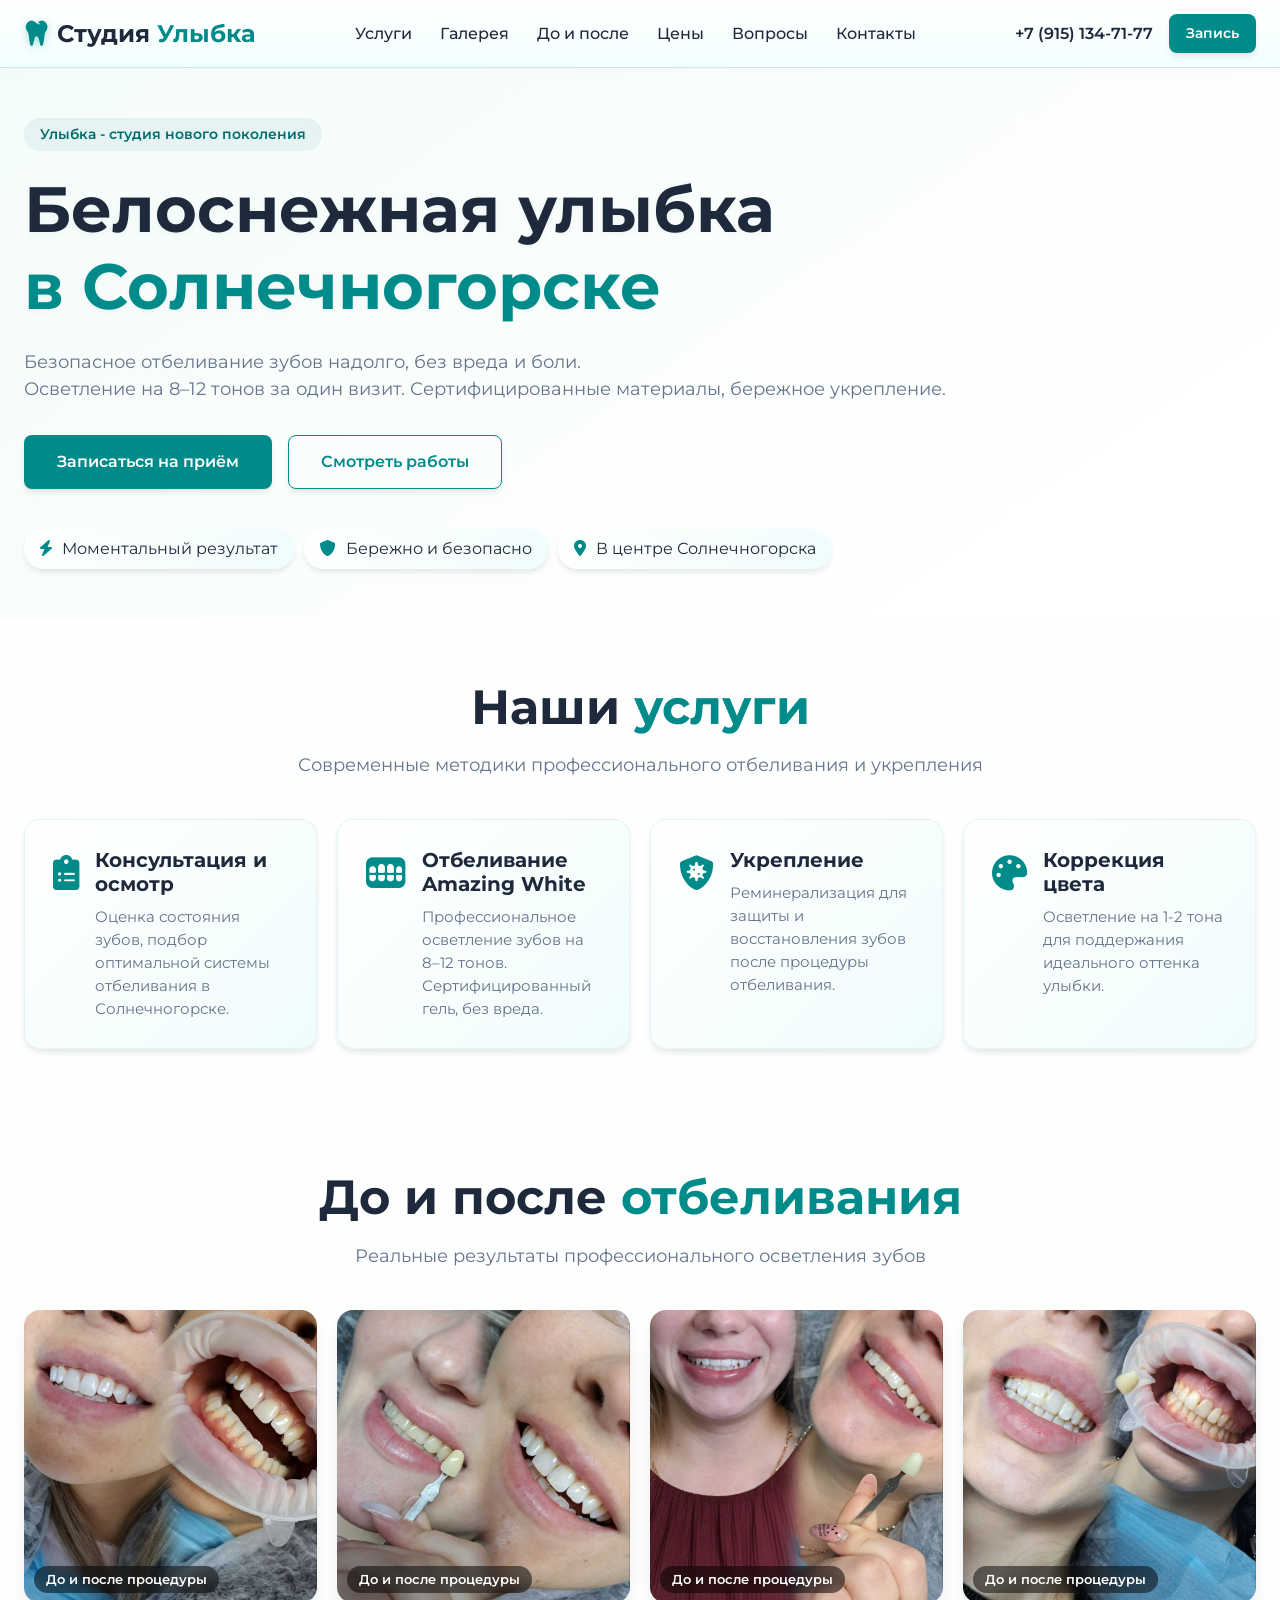
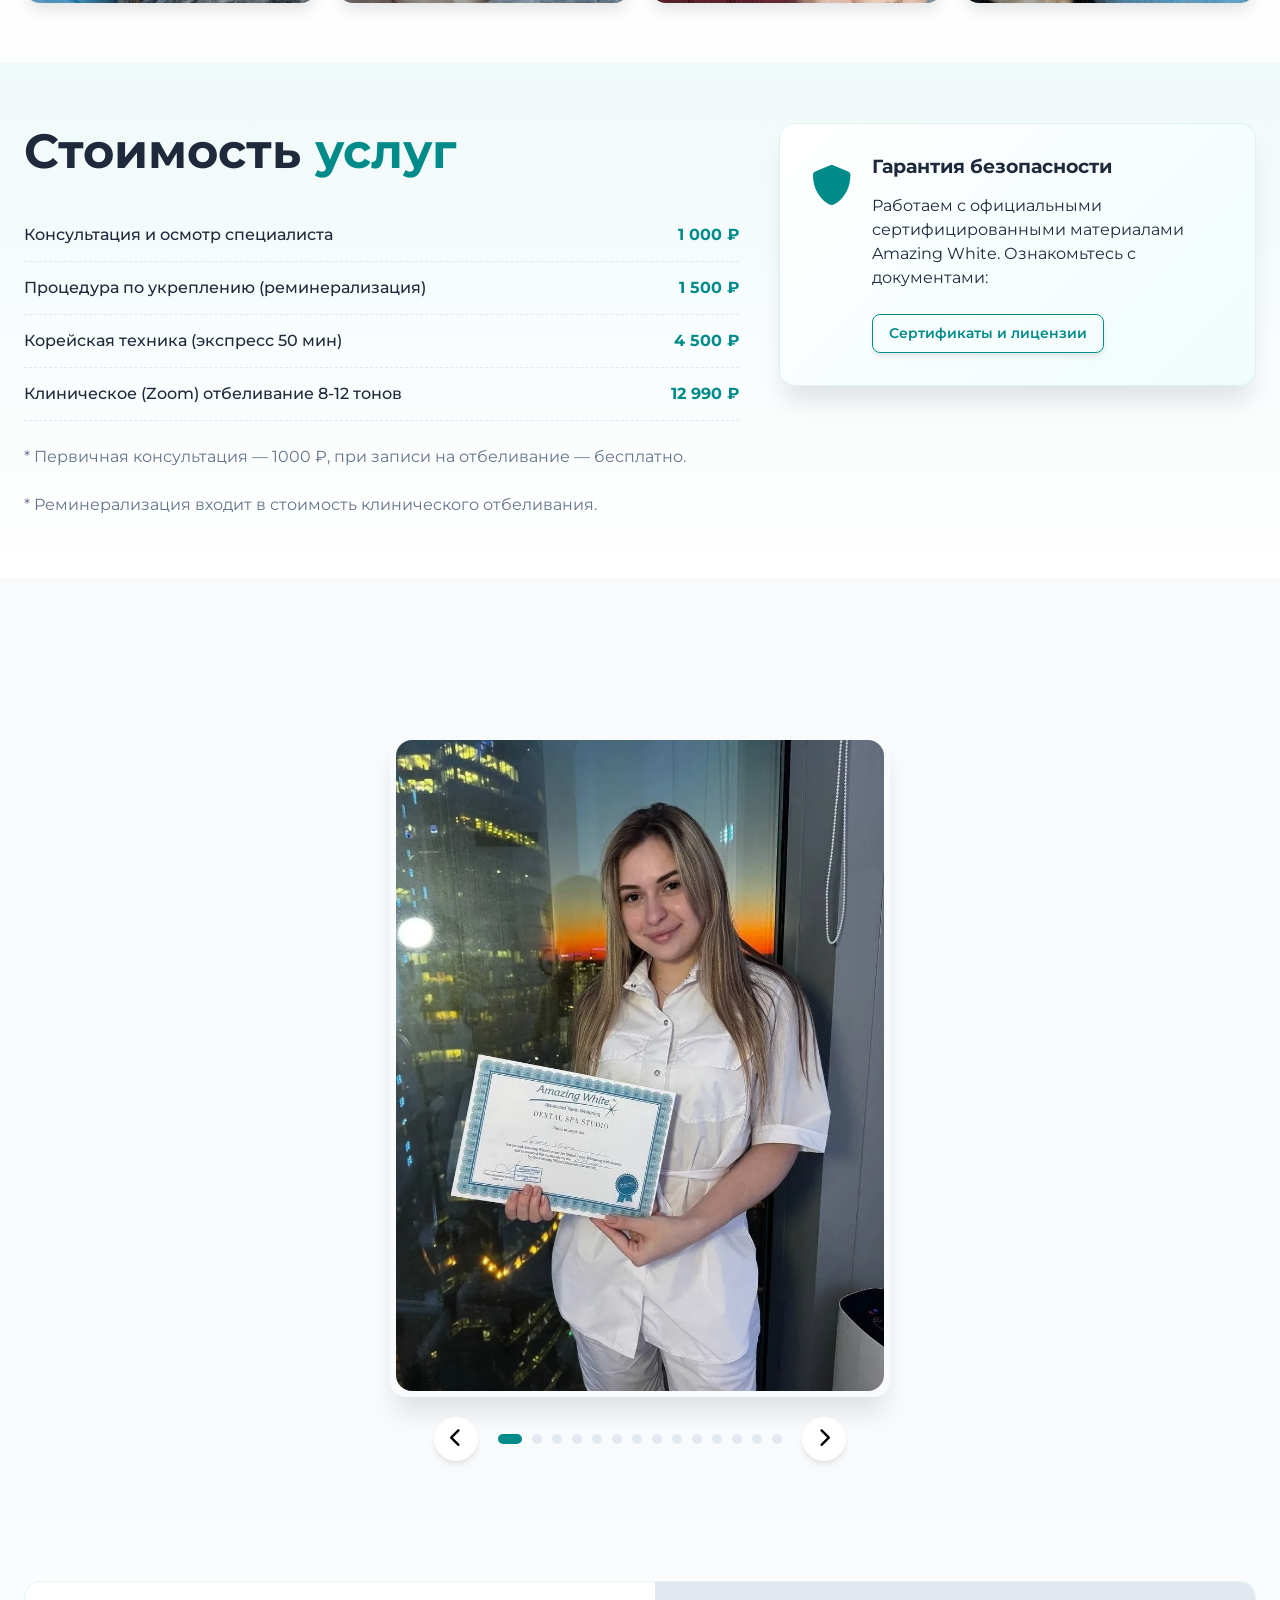
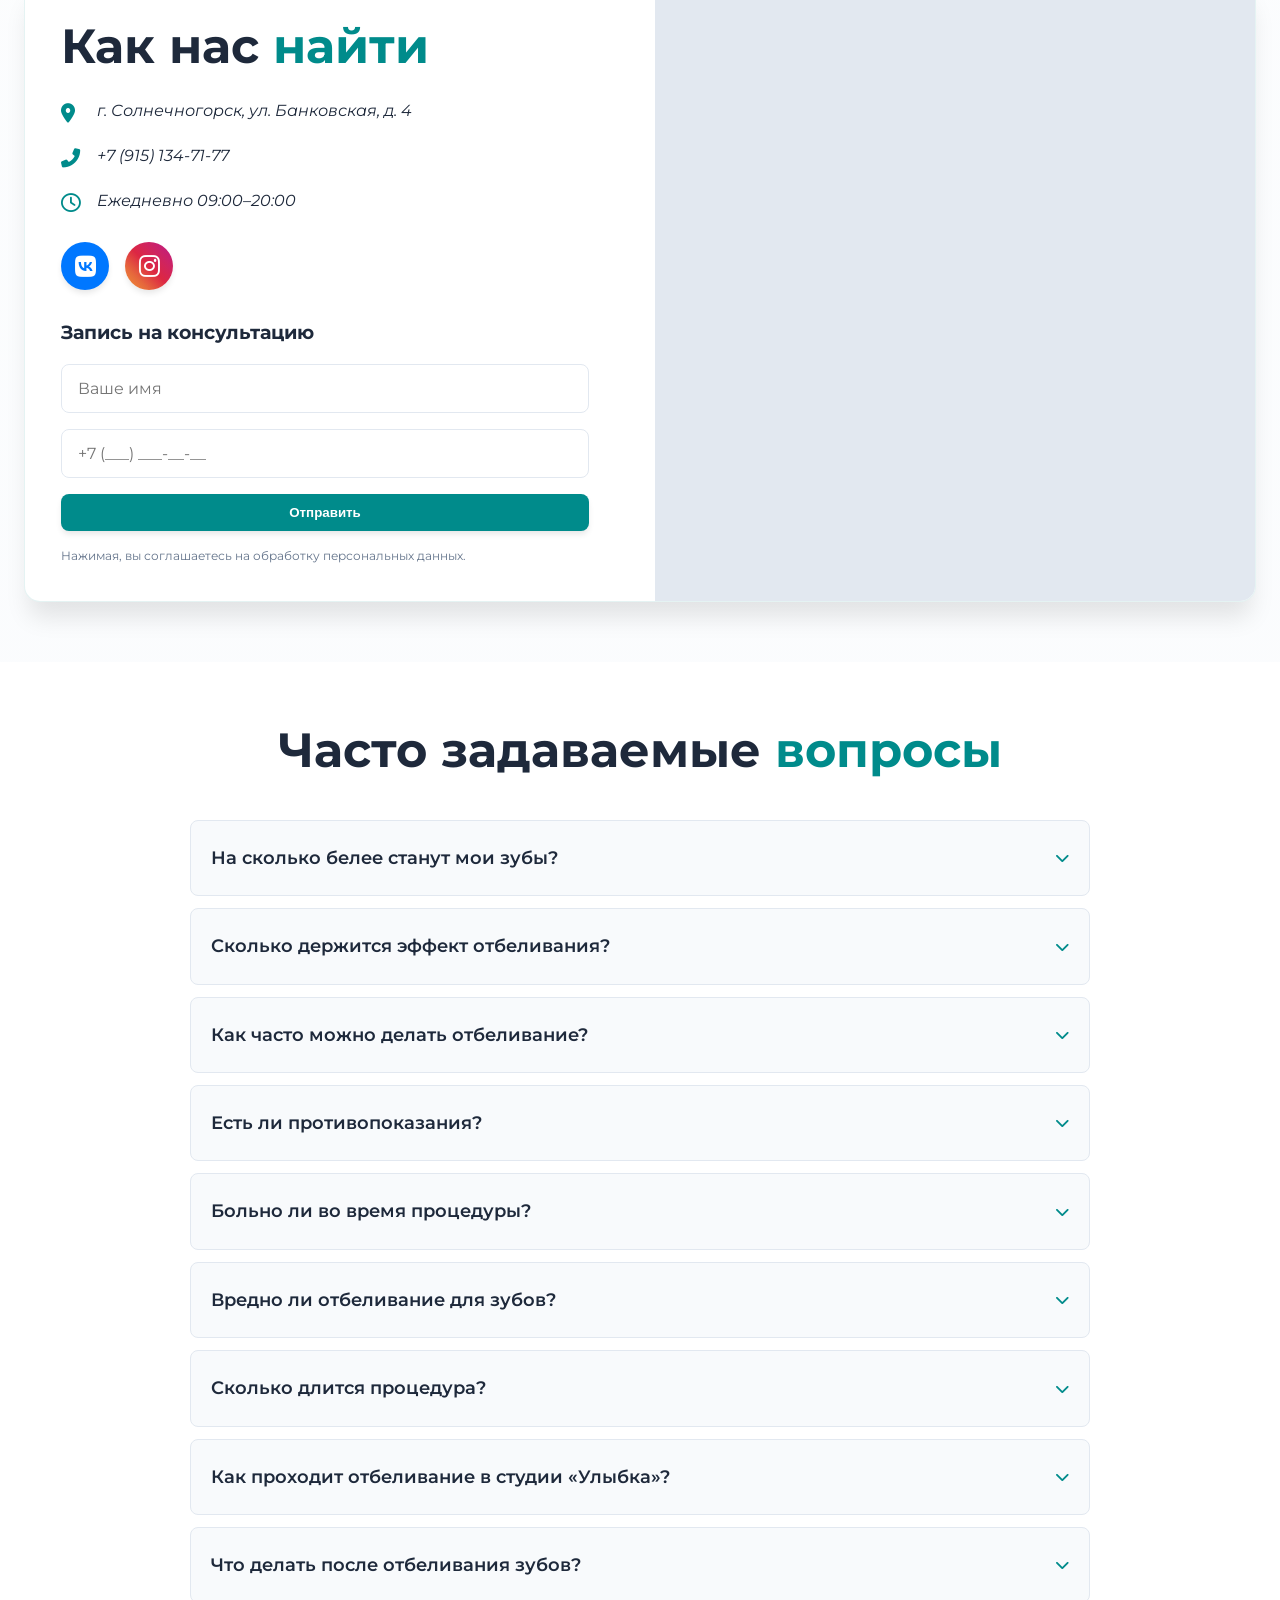
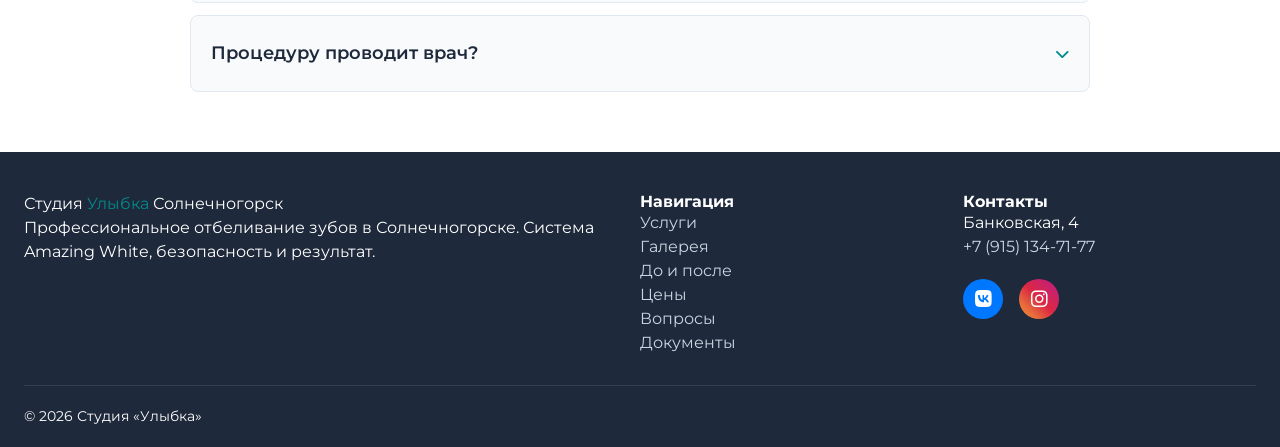
==== index.html @ 7c052088 "1" ====
<!DOCTYPE html>
<html lang="ru">
<head>
    <meta charset="UTF-8">
    <meta name="viewport" content="width=device-width, initial-scale=1.0, maximum-scale=5.0, user-scalable=yes">
    <title>Профессиональное отбеливание зубов в Солнечногорске | Студия «Улыбка»</title>
    <meta name="description" content="Профессиональное отбеливание зубов Amazing White в Солнечногорске. Безопасное осветление на 8–12 тонов за одно посещение. г. Солнечногорск, ул. Банковская, 4.">
    <meta name="keywords" content="отбеливание зубов, Солнечногорск, Amazing White, профессиональное отбеливание, осветление зубов, реминерализация, студия Улыбка, белоснежная улыбка">
    <meta name="geo.placename" content="Солнечногорск, Московская область">
    <meta name="geo.region" content="RU-МОС">
    <meta property="og:title" content="Профессиональное отбеливание зубов в Солнечногорске | Студия «Улыбка»">
    <meta property="og:description" content="Безопасное отбеливание зубов Amazing White. Укрепление, заметный результат сразу. г. Солнечногорск, ул. Банковская, 4.">
    <meta property="og:type" content="website">
    <link rel="preconnect" href="https://fonts.googleapis.com">
    <link rel="preconnect" href="https://fonts.gstatic.com" crossorigin>
    <link href="https://fonts.googleapis.com/css2?family=Montserrat:wght@400;500;600;700&display=swap" rel="stylesheet">
    <link rel="stylesheet" href="https://cdnjs.cloudflare.com/ajax/libs/font-awesome/6.0.0-beta3/css/all.min.css">
    <link rel="stylesheet" href="css/style.css">
    <link rel="icon" type="image/svg+xml" href="data:image/svg+xml,%3Csvg xmlns='http://www.w3.org/2000/svg' viewBox='0 0 100 100'%3E%3Crect width='100' height='100' rx='20' fill='%23008b8b'/%3E%3Cpath d='M30 50 L45 65 L70 35' stroke='white' stroke-width='12' fill='none' stroke-linecap='round' stroke-linejoin='round'/%3E%3C/svg%3E">
</head>
<body>
    <header class="header">
        <div class="container header__container">
            <a href="/" class="logo">
                <span class="logo__icon"><i class="fas fa-tooth"></i></span>
                <span class="logo__text">Студия <span class="logo__text--accent">Улыбка</span></span>
            </a>
            <nav class="nav">
                <ul class="nav__list">
                    <li><a href="#services" class="nav__link">Услуги</a></li>
                    <li><a href="#gallery" class="nav__link">Галерея</a></li>
                    <li><a href="#before-after" class="nav__link">До и после</a></li>
                    <li><a href="#price" class="nav__link">Цены</a></li>
                    <li><a href="#faq" class="nav__link">Вопросы</a></li>
                    <li><a href="#contact" class="nav__link">Контакты</a></li>
                </ul>
            </nav>
            <div class="header__actions">
                <a href="tel:+79151347177" class="header__phone">+7 (915) 134-71-77</a>
                <a href="#contact" class="btn btn--primary btn--small">Запись</a>
            </div>
            <button class="burger" id="burgerBtn" aria-label="Меню" aria-expanded="false">
                <span class="burger__line"></span>
                <span class="burger__line"></span>
                <span class="burger__line"></span>
            </button>
        </div>
    </header>

    <div class="mobile-menu" id="mobileMenu">
        <nav class="mobile-menu__nav">
            <ul class="mobile-menu__list">
                <li><a href="#services">Услуги</a></li>
                <li><a href="#gallery">Галерея</a></li>
                <li><a href="#before-after">До и после</a></li>
                <li><a href="#price">Цены</a></li>
                <li><a href="#faq">Вопросы</a></li>
                <li><a href="#contact">Контакты</a></li>
                <li><a href="legal/">Документы</a></li>
            </ul>
        </nav>
        <div class="mobile-menu__footer">
            <a href="tel:+79151347177">+7 (915) 134-71-77</a>
        </div>
    </div>

    <main>
        <section class="hero">
            <div class="container hero__container">
                <div class="hero__content animate fade-in-left">
                    <span class="hero__badge">Улыбка - студия нового поколения</span>
                    <h1 class="hero__title">
                        Белоснежная улыбка<br>
                        <span class="hero__title--highlight">в Солнечногорске</span>
                    </h1>
                    <p class="hero__subtitle">
                        Безопасное отбеливание зубов надолго, без вреда и боли.<br>
                        Осветление на 8–12 тонов за один визит. Сертифицированные материалы, бережное укрепление.
                    </p>
                    <div class="hero__cta">
                        <a href="#contact" class="btn btn--primary btn--large">Записаться на приём</a>
                        <a href="#gallery" class="btn btn--outline btn--large">Смотреть работы</a>
                    </div>
                    <div class="hero__features">
                        <div class="feature-item"><span class="feature-item__icon"><i class="fas fa-bolt"></i></span>Моментальный результат</div>
                        <div class="feature-item"><span class="feature-item__icon"><i class="fas fa-shield-alt"></i></span>Бережно и безопасно</div>
                        <div class="feature-item"><span class="feature-item__icon"><i class="fas fa-map-marker-alt"></i></span>В центре Солнечногорска</div>
                    </div>
                </div>
            </div>
        </section>

        <section id="services" class="services">
            <div class="container">
                <div class="section-header animate fade-in">
                    <h2 class="section-title">Наши <span class="text-accent">услуги</span></h2>
                    <p class="section-subtitle">Современные методики профессионального отбеливания и укрепления</p>
                </div>
                <div class="services__grid">
                    <div class="service-card animate fade-in-up">
                        <div class="service-card__icon"><i class="fas fa-clipboard-list"></i></div>
                        <div class="service-card__content">
                            <h3>Консультация и осмотр</h3>
                            <p>Оценка состояния зубов, подбор оптимальной системы отбеливания в Солнечногорске.</p>
                        </div>
                    </div>
                    <div class="service-card animate fade-in-up">
                        <div class="service-card__icon"><i class="fas fa-teeth"></i></div>
                        <div class="service-card__content">
                            <h3>Отбеливание Amazing White</h3>
                            <p>Профессиональное осветление зубов на 8–12 тонов. Сертифицированный гель, без вреда.</p>
                        </div>
                    </div>
                    <div class="service-card animate fade-in-up">
                        <div class="service-card__icon"><i class="fas fa-shield-virus"></i></div>
                        <div class="service-card__content">
                            <h3>Укрепление</h3>
                            <p>Реминерализация для защиты и восстановления зубов после процедуры отбеливания.</p>
                        </div>
                    </div>
                    <div class="service-card animate fade-in-up">
                        <div class="service-card__icon"><i class="fas fa-palette"></i></div>
                        <div class="service-card__content">
                            <h3>Коррекция цвета</h3>
                            <p>Осветление на 1-2 тона для поддержания идеального оттенка улыбки.</p>
                        </div>
                    </div>
                </div>
            </div>
        </section>

        <section id="before-after" class="before-after">
            <div class="container">
                <div class="section-header animate fade-in">
                    <h2 class="section-title">До и после <span class="text-accent">отбеливания</span></h2>
                    <p class="section-subtitle">Реальные результаты профессионального осветления зубов</p>
                </div>
                <div class="before-after__grid animate fade-in-up">
                    <div class="before-after-item">
                        <img src="img/ba1.webp" alt="До процедуры отбеливания" loading="lazy">
                        <span class="before-after-label before">До и после процедуры</span>
                    </div>
                    <div class="before-after-item">
                        <img src="img/ba2.webp" alt="После профессионального отбеливания" loading="lazy">
                        <span class="before-after-label after">До и после процедуры</span>
                    </div>
                    <div class="before-after-item">
                        <img src="img/ba3.webp" alt="Результат отбеливания зубов" loading="lazy">
                        <span class="before-after-label before">До и после процедуры</span>
                    </div>
                    <div class="before-after-item">
                        <img src="img/ba4.webp" alt="Белоснежная улыбка после осветления" loading="lazy">
                        <span class="before-after-label after">До и после процедуры</span>
                    </div>
                </div>
            </div>
        </section>

        <section id="price" class="price">
            <div class="container">
                <div class="price__grid">
                    <div class="price__info animate fade-in-left">
                        <h2 class="section-title">Стоимость <span class="text-accent">услуг</span></h2>
                        <ul class="price__list">
                            <li class="price__item"><span>Консультация и осмотр специалиста</span><span>1 000 ₽</span></li>
                            <li class="price__item"><span>Процедура по укреплению (реминерализация)</span><span>1 500 ₽</span></li>
                            <li class="price__item"><span>Корейская техника (экспресс 50 мин)</span><span>4 500 ₽</span></li>
                            <li class="price__item"><span>Клиническое (Zoom) отбеливание 8-12 тонов</span><span>12 990 ₽</span></li>
                        </ul>
                        <div class="price__note">* Первичная консультация — 1000 ₽, при записи на отбеливание — бесплатно.</div>
                        <div class="price__note">* Реминерализация входит в стоимость клинического отбеливания.</div>
                    </div>
                    <div class="price__cert animate fade-in-right">
                        <div class="cert-card">
                            <span class="cert-card__icon"><i class="fas fa-shield-alt"></i></span>
                            <div class="cert-card__content">
                                <h3>Гарантия безопасности</h3>
                                <p>Работаем с официальными сертифицированными материалами Amazing White. Ознакомьтесь с документами:</p>
                                <a href="legal/" class="btn btn--outline btn--small">Сертификаты и лицензии</a>
                            </div>
                        </div>
                    </div>
                </div>
            </div>
        </section>

        <section id="gallery" class="gallery">
            <div class="container">
                <div class="section-header animate fade-in">
                    <h2 class="section-title">Галерея <span class="text-accent">работ</span></h2>
                </div>
                <div class="gallery__wrapper animate fade-in-up">
                    <div class="gallery__slider" id="gallerySlider">
                        <div class="gallery__track" id="galleryTrack">
                            <div class="gallery__slide"><div class="gallery-card"><img src="img/gallery-1.webp" alt="Результат отбеливания Amazing White 1" loading="lazy"></div></div>
                            <div class="gallery__slide"><div class="gallery-card"><img src="img/gallery-2.webp" alt="Результат отбеливания зубов 2" loading="lazy"></div></div>
                            <div class="gallery__slide"><div class="gallery-card"><img src="img/gallery-3.webp" alt="Осветление зубов Amazing White 3" loading="lazy"></div></div>
                            <div class="gallery__slide"><div class="gallery-card"><img src="img/gallery-4.webp" alt="Белоснежная улыбка после отбеливания 4" loading="lazy"></div></div>
                            <div class="gallery__slide"><div class="gallery-card"><img src="img/gallery-5.webp" alt="Профессиональное отбеливание в студии 5" loading="lazy"></div></div>
                            <div class="gallery__slide"><div class="gallery-card"><img src="img/gallery-6.webp" alt="Отбеливание зубов Солнечногорск 6" loading="lazy"></div></div>
                            <div class="gallery__slide"><div class="gallery-card"><img src="img/gallery-7.webp" alt="До и после отбеливания 7" loading="lazy"></div></div>
                            <div class="gallery__slide"><div class="gallery-card"><img src="img/gallery-8.webp" alt="Amazing White отзывы 8" loading="lazy"></div></div>
                            <div class="gallery__slide"><div class="gallery-card"><img src="img/gallery-9.webp" alt="Студия Улыбка работы 9" loading="lazy"></div></div>
                            <div class="gallery__slide"><div class="gallery-card"><img src="img/gallery-10.webp" alt="Отбеливание 10" loading="lazy"></div></div>
                            <div class="gallery__slide"><div class="gallery-card"><img src="img/gallery-11.webp" alt="Студия улыбка 11" loading="lazy"></div></div>
                            <div class="gallery__slide"><div class="gallery-card"><img src="img/gallery-12.webp" alt="Студия улыбка 12" loading="lazy"></div></div>
                            <div class="gallery__slide"><div class="gallery-card"><img src="img/gallery-13.webp" alt="Студия улыбка 13" loading="lazy"></div></div>
                            <div class="gallery__slide"><div class="gallery-card"><img src="img/gallery-14.webp" alt="Отбеливание 14" loading="lazy"></div></div>
                        </div>
                    </div>
                    <div class="gallery__nav">
                        <button class="gallery__btn gallery__btn--prev" id="galleryPrev"><i class="fas fa-chevron-left"></i></button>
                        <div class="gallery__dots" id="galleryDots"></div>
                        <button class="gallery__btn gallery__btn--next" id="galleryNext"><i class="fas fa-chevron-right"></i></button>
                    </div>
                </div>
            </div>
        </section>

        <section id="contact" class="contact">
            <div class="container">
                <div class="contact__wrapper animate fade-in">
                    <div class="contact__info">
                        <h2 class="section-title">Как нас <span class="text-accent">найти</span></h2>
                        <address class="contact__address">
                            <p class="contact__line"><span class="contact__icon"><i class="fas fa-map-marker-alt"></i></span> г. Солнечногорск, ул. Банковская, д. 4</p>
                            <p class="contact__line"><span class="contact__icon"><i class="fas fa-phone-alt"></i></span> <a href="tel:+79151347177">+7 (915) 134-71-77</a></p>
                            <p class="contact__line"><span class="contact__icon"><i class="far fa-clock"></i></span> Ежедневно 09:00–20:00</p>
                        </address>
                        <div class="social-links">
                            <a href="https://vk.ru/id1037515421" target="_blank" class="social-link social-link--vk" aria-label="ВКонтакте"><i class="fab fa-vk"></i></a>
                            <a href="https://www.instagram.com/whiteee_studio?igsh=MWExcXJicm55cm4wcg==" target="_blank" class="social-link social-link--inst" aria-label="Instagram"><i class="fab fa-instagram"></i></a>
                        </div>
                        <form class="contact__form" id="contactForm">
                            <h3>Запись на консультацию</h3>
                            <div class="form-group"><input type="text" name="name" placeholder="Ваше имя" required></div>
                            <div class="form-group"><input type="tel" name="phone" placeholder="+7 (___) ___-__-__" required></div>
                            <button type="submit" class="btn btn--primary btn--block">Отправить</button>
                            <p class="form__privacy">Нажимая, вы соглашаетесь на обработку персональных данных.</p>
                        </form>
                    </div>
                    <div class="contact__map">
                        <div class="map-container" id="yandexMap"></div>
                    </div>
                </div>
            </div>
        </section>

        <section id="faq" class="faq">
            <div class="container">
                <div class="section-header animate fade-in">
                    <h2 class="section-title">Часто задаваемые <span class="text-accent">вопросы</span></h2>
                </div>
                <div class="faq__grid animate fade-in-up">
                    <details class="faq-item">
                        <summary class="faq-question">На сколько белее станут мои зубы?</summary>
                        <div class="faq-answer">За одну процедуру профессионального отбеливания Amazing White зубы становятся белее на 4–18 тонов. Технология безопасно осветляет до природного оттенка, не повреждая структуру.</div>
                    </details>
                    <details class="faq-item">
                        <summary class="faq-question">Сколько держится эффект отбеливания?</summary>
                        <div class="faq-answer">Эффект белоснежной улыбки сохраняется от 6 месяцев до 2 лет. Чтобы продлить результат, избегайте красящих продуктов и курения, регулярно проводите профессиональную гигиену.</div>
                    </details>
                    <details class="faq-item">
                        <summary class="faq-question">Как часто можно делать отбеливание?</summary>
                        <div class="faq-answer">Стоматологи рекомендуют профессиональное осветление 1–2 раза в год. При хорошем состоянии зубов — раз в 6 месяцев. Косметическое отбеливание Amazing White можно повторять через 3–6 месяцев.</div>
                    </details>
                    <details class="faq-item">
                        <summary class="faq-question">Есть ли противопоказания?</summary>
                        <div class="faq-answer">Процедура отбеливания зубов не рекомендуется детям до 18 лет, беременным и кормящим, а также при серьёзных заболеваниях дёсен и зубов.</div>
                    </details>
                    <details class="faq-item">
                        <summary class="faq-question">Больно ли во время процедуры?</summary>
                        <div class="faq-answer">Профессиональное отбеливание Amazing White абсолютно комфортно. Гель на основе пероксида карбамида действует бережно, не вызывая боли и дискомфорта.</div>
                    </details>
                    <details class="faq-item">
                        <summary class="faq-question">Вредно ли отбеливание для зубов?</summary>
                        <div class="faq-answer">Процедура безопасна при соблюдении технологии. Сертифицированный гель взаимодействует только с пигментами, не повреждая структуру и не вызывая чувствительности.</div>
                    </details>
                    <details class="faq-item">
                        <summary class="faq-question">Сколько длится процедура?</summary>
                        <div class="faq-answer">Профессиональное осветление зубов занимает около часа: от 45 до 90 минут в зависимости от выбранной системы и индивидуальных особенностей.</div>
                    </details>
                    <details class="faq-item">
                        <summary class="faq-question">Как проходит отбеливание в студии «Улыбка»?</summary>
                        <div class="faq-answer">Сначала замеряем исходный оттенок. Наносим гель Amazing White, активируем LED-лампой. Через 45–60 минут вы получаете белоснежную улыбку и осветление на 8–12 тонов.</div>
                    </details>
                    <details class="faq-item">
                        <summary class="faq-question">Что делать после отбеливания зубов?</summary>
                        <div class="faq-answer">Первые 2 часа не есть и не пить. В течение 48 часов избегать красящих продуктов: кофе, чая, вина, ягод. Соблюдать «белую» диету для закрепления эффекта.</div>
                    </details>
                    <details class="faq-item">
                        <summary class="faq-question">Процедуру проводит врач?</summary>
                        <div class="faq-answer">Косметическое отбеливание не требует медицинской лицензии. Наши обученные специалисты используют сертифицированные материалы Amazing White и гарантируют безопасность.</div>
                    </details>
                </div>
            </div>
        </section>
    </main>

    <footer class="footer">
        <div class="container">
            <div class="footer__grid">
                <div class="footer__col">
                    <div class="footer__logo">
                        <span class="logo__text">Студия <span class="logo__text--accent">Улыбка</span></span>
                        <span class="logo__location">Солнечногорск</span>
                    </div>
                    <p>Профессиональное отбеливание зубов в Солнечногорске. Система Amazing White, безопасность и результат.</p>
                </div>
                <div class="footer__col">
                    <h4>Навигация</h4>
                    <ul>
                        <li><a href="#services">Услуги</a></li>
                        <li><a href="#gallery">Галерея</a></li>
                        <li><a href="#before-after">До и после</a></li>
                        <li><a href="#price">Цены</a></li>
                        <li><a href="#faq">Вопросы</a></li>
                        <li><a href="legal/">Документы</a></li>
                    </ul>
                </div>
                <div class="footer__col">
                    <h4>Контакты</h4>
                    <ul>
                        <li>Банковская, 4</li>
                        <li><a href="tel:+79151347177">+7 (915) 134-71-77</a></li>
                    </ul>
                    <div class="footer__social">
                        <a href="https://vk.ru/id1037515421" target="_blank" aria-label="ВКонтакте"><i class="fab fa-vk"></i></a>
                        <a href="https://www.instagram.com/whiteee_studio?igsh=MWExcXJicm55cm4wcg==" target="_blank" aria-label="Instagram"><i class="fab fa-instagram"></i></a>
                    </div>
                </div>
            </div>
            <div class="footer__bottom">
                <div class="footer__copyright">© <span id="currentYear"></span> Студия «Улыбка»</div>
            </div>
        </div>
    </footer>

    <div class="lightbox" id="lightbox">
        <span class="lightbox__close" id="lightboxClose">&times;</span>
        <img class="lightbox__image" id="lightboxImage" src="" alt="">
    </div>

    <script src="https://api-maps.yandex.ru/2.1/?apikey=ваш_api_ключ&lang=ru_RU"></script>
    <script src="js/script.js"></script>
</body>
</html>
---- css/style.css ----
/* css/style.css */
* {
    margin: 0;
    padding: 0;
    box-sizing: border-box;
}

:root {
    --primary: #008b8b;
    --primary-dark: #006b6b;
    --primary-light: #e6f3f3;
    --accent: #00b4b4;
    --text-dark: #1e293b;
    --text-muted: #64748b;
    --bg-light: #ffffff;
    --bg-soft: #f8fafc;
    --border-light: #e2e8f0;
    --shadow-sm: 0 4px 6px -1px rgb(0 0 0 / 0.1);
    --shadow-md: 0 10px 15px -3px rgb(0 0 0 / 0.1);
    --shadow-lg: 0 20px 25px -5px rgb(0 0 0 / 0.1);
    --radius: 16px;
    --radius-sm: 8px;
    --font-main: 'Montserrat', sans-serif;
    --gallery-max-width: 500px;
}

html {
    scroll-behavior: smooth;
}

body {
    font-family: var(--font-main);
    color: var(--text-dark);
    line-height: 1.5;
    background: linear-gradient(180deg, #ffffff 0%, #f9fbfd 100%);
    -webkit-font-smoothing: antialiased;
}

.container {
    max-width: 1280px;
    margin: 0 auto;
    padding: 0 24px;
}

img {
    max-width: 100%;
    height: auto;
    display: block;
}

a {
    text-decoration: none;
    color: inherit;
}

ul {
    list-style: none;
}

h1, h2, h3, h4 {
    line-height: 1.2;
    font-weight: 700;
}

.section-title {
    font-size: clamp(2rem, 5vw, 3rem);
    margin-bottom: 16px;
}

.section-subtitle {
    font-size: 1.125rem;
    color: var(--text-muted);
}

.text-accent {
    color: var(--primary);
}

.section-header {
    text-align: center;
    margin-bottom: 40px;
}

.btn {
    display: inline-flex;
    align-items: center;
    justify-content: center;
    font-weight: 600;
    border-radius: var(--radius-sm);
    transition: all 0.3s ease;
    cursor: pointer;
    border: 1px solid transparent;
    white-space: nowrap;
    padding: 10px;
    box-shadow: var(--shadow-sm);
}

.btn--primary {
    background: var(--primary);
    color: white;
}
.btn--primary:hover {
    background: var(--primary-dark);
    transform: translateY(-2px);
    box-shadow: var(--shadow-md), 0 0 10px var(--primary-light);
}

.btn--outline {
    background: transparent;
    border-color: var(--primary);
    color: var(--primary);
}
.btn--outline:hover {
    background: var(--primary-light);
    box-shadow: var(--shadow-md);
}

.btn--large {
    padding: 14px 32px;
    font-size: 1rem;
}

.btn--small {
    padding: 8px 16px;
    font-size: 0.875rem;
}

.btn--block {
    width: 100%;
}

.header {
    padding: 12px 0;
    background: linear-gradient(180deg, rgba(255,255,255,0.98) 0%, rgba(240,255,255,0.8) 100%);
    backdrop-filter: blur(12px);
    position: sticky;
    top: 0;
    z-index: 100;
    border-bottom: 1px solid rgba(0, 139, 139, 0.2);
    box-shadow: 0 2px 10px rgba(0,0,0,0.02);
}

.header__container {
    display: flex;
    align-items: center;
    justify-content: space-between;
}

.logo {
    display: flex;
    align-items: center;
    gap: 8px;
    font-weight: 700;
    font-size: 1.5rem;
}

.logo__icon {
    font-size: 1.8rem;
    color: var(--primary);
    filter: drop-shadow(0 2px 4px rgba(0,139,139,0.3));
}

.logo__text--accent {
    color: var(--primary);
}

.nav__list {
    display: flex;
    gap: 28px;
    flex-wrap: wrap;
    justify-content: center;
}

.nav__link {
    font-weight: 500;
    color: var(--text-dark);
    transition: all 0.2s;
    padding: 6px 0;
    border-bottom: 2px solid transparent;
}
.nav__link:hover {
    color: var(--primary);
    border-bottom-color: var(--primary);
}

.header__actions {
    display: flex;
    align-items: center;
    gap: 16px;
}

.header__phone {
    font-weight: 600;
}

.burger {
    display: none;
    flex-direction: column;
    gap: 6px;
    background: none;
    border: none;
    padding: 8px;
    cursor: pointer;
}

.burger__line {
    width: 24px;
    height: 2px;
    background: var(--text-dark);
    transition: 0.2s;
}

.mobile-menu {
    position: fixed;
    top: 72px;
    left: 0;
    right: 0;
    bottom: 0;
    background: white;
    z-index: 99;
    padding: 24px;
    transform: translateX(100%);
    transition: transform 0.3s ease;
    overflow-y: auto;
}
.mobile-menu.active {
    transform: translateX(0);
}
.mobile-menu__list {
    display: flex;
    flex-direction: column;
    gap: 20px;
}
.mobile-menu__list a {
    font-size: 1.25rem;
    font-weight: 600;
}
.mobile-menu__footer {
    margin-top: 40px;
}

.hero {
    padding: 50px 0;
    background: linear-gradient(145deg, #f4fcfa 0%, #ffffff 80%);
}

.hero__container {
    display: grid;
    grid-template-columns: 1fr;
    gap: 40px;
    align-items: center;
}

.hero__badge {
    background: var(--primary-light);
    color: var(--primary-dark);
    padding: 6px 16px;
    border-radius: 40px;
    font-size: 0.875rem;
    font-weight: 600;
    display: inline-block;
    margin-bottom: 20px;
    box-shadow: inset 0 1px 3px rgba(0,0,0,0.02);
}

.hero__title {
    font-size: clamp(2.5rem, 6vw, 4rem);
    margin-bottom: 24px;
    text-shadow: 0 2px 6px rgba(0,139,139,0.05);
}

.hero__title--highlight {
    color: var(--primary);
}

.hero__subtitle {
    font-size: 1.125rem;
    color: var(--text-muted);
    margin-bottom: 32px;
}

.hero__cta {
    display: flex;
    gap: 16px;
    margin-bottom: 40px;
}

.hero__features {
    display: flex;
    gap: 10px;
    flex-wrap: wrap;
}

.feature-item {
    display: flex;
    align-items: center;
    gap: 10px;
    background: rgba(255,255,255,0.7);
    padding: 8px 16px;
    border-radius: 40px;
    backdrop-filter: blur(4px);
    box-shadow: var(--shadow-sm);
    background: linear-gradient(135deg, #ffffff 0%, #f0fcfc 100%);
}
.feature-item__icon {
    color: var(--primary);
}

.services {
    padding: 60px 0;
}

.services__grid {
    display: grid;
    grid-template-columns: repeat(4, 1fr);
    gap: 20px;
}

.service-card {
    background: linear-gradient(135deg, #ffffff 0%, #f0fcfc 100%);
    padding: 28px;
    border-radius: var(--radius);
    transition: all 0.3s;
    border: 1px solid rgba(0,139,139,0.08);
    box-shadow: var(--shadow-sm);
    display: flex;
    align-items: flex-start;
    gap: 16px;
}
.service-card:hover {
    transform: translateY(-6px);
    box-shadow: var(--shadow-lg), 0 0 0 2px var(--primary-light);
    border-color: var(--primary-light);
}
.service-card__icon {
    font-size: 2.2rem;
    color: var(--primary);
    flex-shrink: 0;
}
.service-card__content h3 {
    margin-bottom: 10px;
    font-size: 1.25rem;
}
.service-card__content p {
    color: var(--text-muted);
    font-size: 0.95rem;
}

.gallery {
    padding: 60px 0;
    background: var(--bg-soft);
}

.gallery__wrapper {
    position: relative;
    margin: 0 auto;
    max-width: var(--gallery-max-width);
    width: 100%;
}

.gallery__slider {
    width: 100%;
    overflow: hidden;
    border-radius: var(--radius);
    box-shadow: var(--shadow-lg);
    touch-action: pan-y;
}

.gallery__track {
    display: flex;
    transition: transform 0.4s cubic-bezier(0.2, 0.9, 0.4, 1);
    will-change: transform;
}

.gallery__slide {
    flex: 0 0 100%;
    padding: 6px;
}

.gallery-card {
    background: white;
    border-radius: var(--radius);
    overflow: hidden;
    aspect-ratio: 3 / 4;
}

.gallery-card img {
    width: 100%;
    height: 100%;
    object-fit: cover;
}

.gallery__nav {
    display: flex;
    align-items: center;
    justify-content: center;
    gap: 20px;
    margin-top: 20px;
}

.gallery__btn {
    width: 44px;
    height: 44px;
    border-radius: 50%;
    border: none;
    background: white;
    box-shadow: var(--shadow-sm);
    font-size: 1.2rem;
    cursor: pointer;
    transition: 0.2s;
}
.gallery__btn:hover {
    background: var(--primary);
    color: white;
    box-shadow: 0 0 15px var(--primary);
}

.gallery__dots {
    display: flex;
    gap: 10px;
}
.gallery__dot {
    width: 10px;
    height: 10px;
    border-radius: 50%;
    background: var(--border-light);
    border: none;
    cursor: pointer;
    transition: 0.2s;
}
.gallery__dot.active {
    background: var(--primary);
    width: 24px;
    border-radius: 10px;
}

.before-after {
    padding: 60px 0;
}

.before-after__grid {
    display: grid;
    grid-template-columns: repeat(4, 1fr);
    gap: 20px;
}

.before-after-item {
    position: relative;
    border-radius: var(--radius);
    overflow: hidden;
    box-shadow: var(--shadow-md);
    aspect-ratio: 1 / 1;
    transition: transform 0.3s;
}
.before-after-item:hover {
    transform: scale(1.02);
}
.before-after-item img {
    width: 100%;
    height: 100%;
    object-fit: cover;
}
.before-after-label {
    position: absolute;
    bottom: 10px;
    left: 10px;
    background: rgba(0,0,0,0.5);
    backdrop-filter: blur(4px);
    color: white;
    padding: 4px 12px;
    border-radius: 20px;
    font-size: 0.8rem;
    font-weight: 600;
}

.price {
    padding: 60px 0;
    background: linear-gradient(0deg, #ffffff 0%, #f0f9f9 100%);
}
.price__grid {
    display: grid;
    grid-template-columns: 1.5fr 1fr;
    gap: 40px;
}
.price__list {
    margin-top: 28px;
}
.price__item {
    display: flex;
    justify-content: space-between;
    align-items: baseline;
    padding: 14px 0;
    border-bottom: 1px dashed var(--border-light);
    font-weight: 500;
}
.price__item span:first-child {
    margin-right: 16px;
}
.price__item span:last-child {
    font-weight: 700;
    color: var(--primary);
    white-space: nowrap;
}
.price__note {
    margin-top: 24px;
    color: var(--text-muted);
}

.cert-card {
    background: linear-gradient(135deg, #ffffff 0%, #f0fcfc 100%);
    padding: 32px;
    border-radius: var(--radius);
    box-shadow: var(--shadow-lg);
    border: 1px solid rgba(0,139,139,0.1);
    display: flex;
    align-items: flex-start;
    gap: 20px;
}
.cert-card__icon {
    font-size: 2.5rem;
    color: var(--primary);
    flex-shrink: 0;
}
.cert-card__content {
    flex: 1;
}
.cert-card__content h3 {
    margin-bottom: 16px;
}
.cert-card__content p {
    margin-bottom: 24px;
}

.faq {
    padding: 60px 0;
    background: white;
}
.faq__grid {
    max-width: 900px;
    margin: 0 auto;
    display: flex;
    flex-direction: column;
    gap: 12px;
}
.faq-item {
    background: var(--bg-soft);
    border-radius: var(--radius-sm);
    padding: 6px 20px;
    border: 1px solid var(--border-light);
    transition: all 0.2s;
}
.faq-item[open] {
    background: white;
    box-shadow: var(--shadow-md);
    border-color: var(--primary-light);
}
.faq-question {
    font-weight: 600;
    font-size: 1.1rem;
    padding: 18px 0;
    cursor: pointer;
    list-style: none;
    display: flex;
    justify-content: space-between;
    align-items: center;
}
.faq-question::-webkit-details-marker {
    display: none;
}
.faq-question::after {
    content: '\f078';
    font-family: 'Font Awesome 6 Free';
    font-weight: 900;
    color: var(--primary);
    transition: transform 0.2s;
    font-size: 0.9rem;
}
.faq-item[open] .faq-question::after {
    transform: rotate(180deg);
}
.faq-answer {
    padding: 0 0 20px 0;
    color: var(--text-muted);
    line-height: 1.6;
}

.contact {
    padding: 60px 0;
}
.contact__wrapper {
    display: grid;
    grid-template-columns: 1fr 1fr;
    gap: 30px;
    background: white;
    border-radius: var(--radius);
    overflow: hidden;
    box-shadow: var(--shadow-lg);
    border: 1px solid rgba(0,139,139,0.1);
}
.contact__info {
    padding: 36px;
}
.contact__address {
    margin: 24px 0;
}
.contact__line {
    display: flex;
    align-items: flex-start;
    gap: 12px;
    margin-bottom: 16px;
}
.contact__icon {
    font-size: 1.2rem;
    color: var(--primary);
    width: 24px;
}
.social-links {
    display: flex;
    gap: 16px;
    margin: 24px 0 32px;
}
.social-link {
    display: flex;
    align-items: center;
    justify-content: center;
    width: 48px;
    height: 48px;
    border-radius: 50%;
    color: white;
    font-size: 1.5rem;
    transition: all 0.3s;
    box-shadow: var(--shadow-sm);
}
.social-link--vk {
    background: #0077ff;
}
.social-link--inst {
    background: linear-gradient(45deg, #f09433, #e6683c, #dc2743, #cc2366, #bc1888);
}
.social-link:hover {
    filter: grayscale(100%);
    background: #334155;
    transform: translateY(-3px);
    box-shadow: var(--shadow-md);
}
.contact__form h3 {
    margin-bottom: 20px;
}
.form-group {
    margin-bottom: 16px;
}
.form-group input {
    width: 100%;
    padding: 14px 16px;
    border: 1px solid var(--border-light);
    border-radius: var(--radius-sm);
    font-size: 1rem;
    font-family: inherit;
    transition: border 0.2s;
}
.form-group input:focus {
    outline: none;
    border-color: var(--primary);
    box-shadow: 0 0 0 3px var(--primary-light);
}
.form__privacy {
    margin-top: 16px;
    font-size: 0.75rem;
    color: var(--text-muted);
}
.map-container {
    height: 100%;
    min-height: 400px;
    background: #e2e8f0;
}

.footer {
    background: var(--text-dark);
    color: white;
    padding: 40px 0 20px;
}
.footer__grid {
    display: grid;
    grid-template-columns: 2fr 1fr 1fr;
    gap: 30px;
    margin-bottom: 30px;
}
.footer a {
    color: #cbd5e1;
}
.footer a:hover {
    color: white;
}
.footer__social {
    display: flex;
    gap: 16px;
    margin-top: 20px;
}
.footer__social a {
    display: flex;
    align-items: center;
    justify-content: center;
    width: 40px;
    height: 40px;
    border-radius: 50%;
    color: white;
    font-size: 1.2rem;
    transition: all 0.3s;
}
.footer__social a:first-child {
    background: #0077ff;
}
.footer__social a:last-child {
    background: linear-gradient(45deg, #f09433, #e6683c, #dc2743, #cc2366, #bc1888);
}
.footer__social a:hover {
    filter: grayscale(100%);
    background: #334155;
    transform: translateY(-3px);
    box-shadow: 0 0 12px rgba(255,255,255,0.2);
}
.footer__bottom {
    display: flex;
    justify-content: space-between;
    padding-top: 20px;
    border-top: 1px solid #334155;
    font-size: 0.875rem;
}

.legal-main {
    display: flex;
    flex-direction: column;
    min-height: 100vh;
}
.legal-page {
    padding: 50px 0;
    flex: 1;
}
.page-title {
    font-size: 2.5rem;
    margin-bottom: 16px;
}
.page-subtitle {
    color: var(--text-muted);
    margin-bottom: 40px;
}
.legal__content {
    display: grid;
    grid-template-columns: 1.5fr 1fr;
    gap: 40px;
}
.legal__text h2 {
    margin: 24px 0 16px;
}
.legal__text h2:first-of-type {
    margin-top: 0;
}
.legal__gallery-title {
    margin-bottom: 24px;
}
.docs-grid {
    display: grid;
    grid-template-columns: 1fr 1fr;
    gap: 20px;
}
.doc-card {
    border-radius: var(--radius);
    overflow: hidden;
    box-shadow: var(--shadow-md);
    cursor: pointer;
}
.doc-card img {
    width: 100%;
    aspect-ratio: 3/4;
    object-fit: cover;
}
.doc-card__label {
    display: block;
    padding: 12px;
    background: white;
    font-weight: 500;
}
.legal__note {
    margin-top: 24px;
    font-size: 0.875rem;
    color: var(--text-muted);
}
.back-link {
    margin-top: 48px;
}

.animate {
    opacity: 0;
    transition: opacity 0.7s cubic-bezier(0.2, 0.9, 0.3, 1), transform 0.7s cubic-bezier(0.2, 0.9, 0.3, 1);
}
.animate.visible {
    opacity: 1;
    transform: translate(0, 0) !important;
}
.fade-in {
    transform: translateY(0);
}
.fade-in-up {
    transform: translateY(40px);
}
.fade-in-left {
    transform: translateX(-40px);
}
.fade-in-right {
    transform: translateX(40px);
}

.lightbox {
    display: none;
    position: fixed;
    top: 0; left: 0; right: 0; bottom: 0;
    background: rgba(0,0,0,0.9);
    z-index: 1000;
    justify-content: center;
    align-items: center;
}
.lightbox.active { display: flex; }
.lightbox__image { max-width: 90%; max-height: 90vh; }
.lightbox__close {
    position: absolute;
    top: 24px; right: 24px;
    font-size: 40px;
    color: white;
    cursor: pointer;
}

@media (max-width: 1100px) {
    .nav__list {
        gap: 18px;
    }
    .header__phone {
        font-size: 0.9rem;
    }
}

@media (max-width: 1024px) {
    :root {
        --gallery-max-width: 450px;
    }
    .services__grid {
        grid-template-columns: repeat(2, 1fr);
    }
    .price__grid {
        gap: 24px;
    }
}

@media (max-width: 992px) {
    .before-after__grid {
        grid-template-columns: repeat(2, 1fr);
    }
    .legal__content {
        grid-template-columns: 1fr;
    }
}

@media (max-width: 768px) {
    .nav, .header__actions { display: none; }
    .burger { display: flex; }
    :root {
        --gallery-max-width: 380px;
    }
    .hero, .services, .gallery, .before-after, .price, .faq, .contact {
        padding: 40px 0;
    }
    .hero__container, .services__grid, .contact__wrapper, .footer__grid, .price__grid {
        grid-template-columns: 1fr;
    }
    .hero__cta {
        flex-direction: column;
    }
    .service-card {
        flex-direction: row;
        align-items: flex-start;
        padding: 24px;
        gap: 14px;
    }
    .service-card__icon {
        font-size: 1.8rem;
    }
    .before-after__grid {
        grid-template-columns: repeat(2, 1fr);
        gap: 12px;
    }
    .contact__map {
        height: 300px;
    }
    .map-container {
        min-height: 100%;
    }
    .footer__grid {
        gap: 24px;
    }
    .faq__grid {
        padding: 0 8px;
    }
}

@media (max-width: 550px) {
    .container {
        padding: 0 16px;
    }
    :root {
        --gallery-max-width: 300px;
    }
    .section-header {
        margin-bottom: 24px;
    }
    .hero {
        padding: 30px 0;
    }
    .hero__title {
        font-size: 1.9rem;
    }
    .hero__subtitle {
        font-size: 1rem;
    }
    .btn--large {
        padding: 12px 20px;
        font-size: 0.9rem;
    }
    .services__grid {
        grid-template-columns: 1fr;
    }
    .before-after__grid {
        grid-template-columns: 1fr 1fr;
    }
    .before-after-label {
        font-size: 0.6rem;
    }
    .price__item {
        font-size: 0.9rem;
        flex-wrap: wrap;
        row-gap: 6px;
    }
    .price__item span:first-child {
        flex: 1 1 60%;
    }
    .contact__info {
        padding: 24px 20px;
    }
    .faq-question {
        font-size: 1rem;
        padding: 14px 0;
    }
    .footer__grid {
        grid-template-columns: 1fr;
        text-align: center;
    }
    .footer__social {
        justify-content: center;
    }
    .footer__bottom {
        flex-direction: column;
        gap: 10px;
        text-align: center;
    }
}

@media (max-width: 420px) {
    .logo {
        font-size: 1.3rem;
    }
    .logo__icon {
        font-size: 1.6rem;
    }
    .hero__badge {
        font-size: 0.75rem;
    }
    .hero__title {
        font-size: 1.7rem;
    }
    .hero__features {
        flex-direction: column;
        gap: 8px;
    }
    .feature-item {
        justify-content: flex-start;
        padding: 6px 12px;
    }
    .section-title {
        font-size: 1.8rem;
    }
    .contact__map {
        height: 250px;
    }
    .social-links {
        justify-content: center;
    }
    .contact__wrapper {
        gap: 0;
    }
}
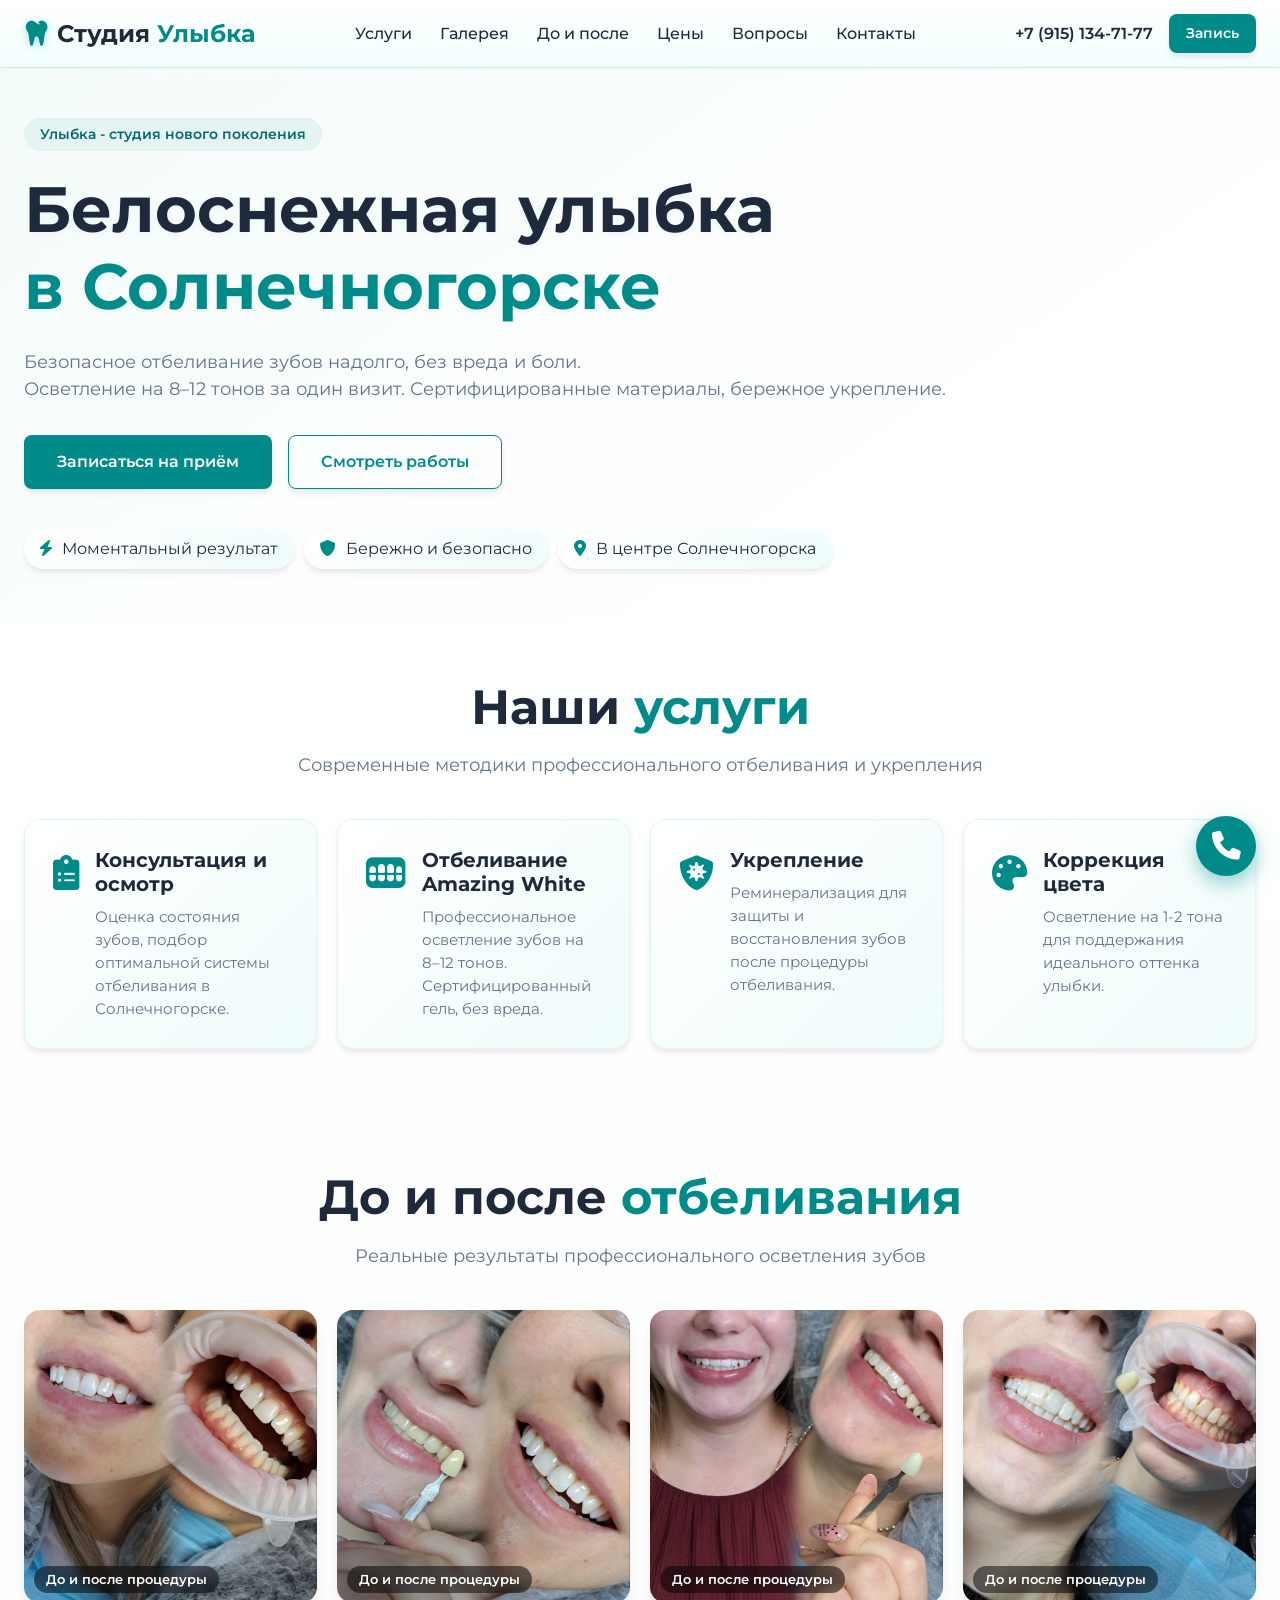
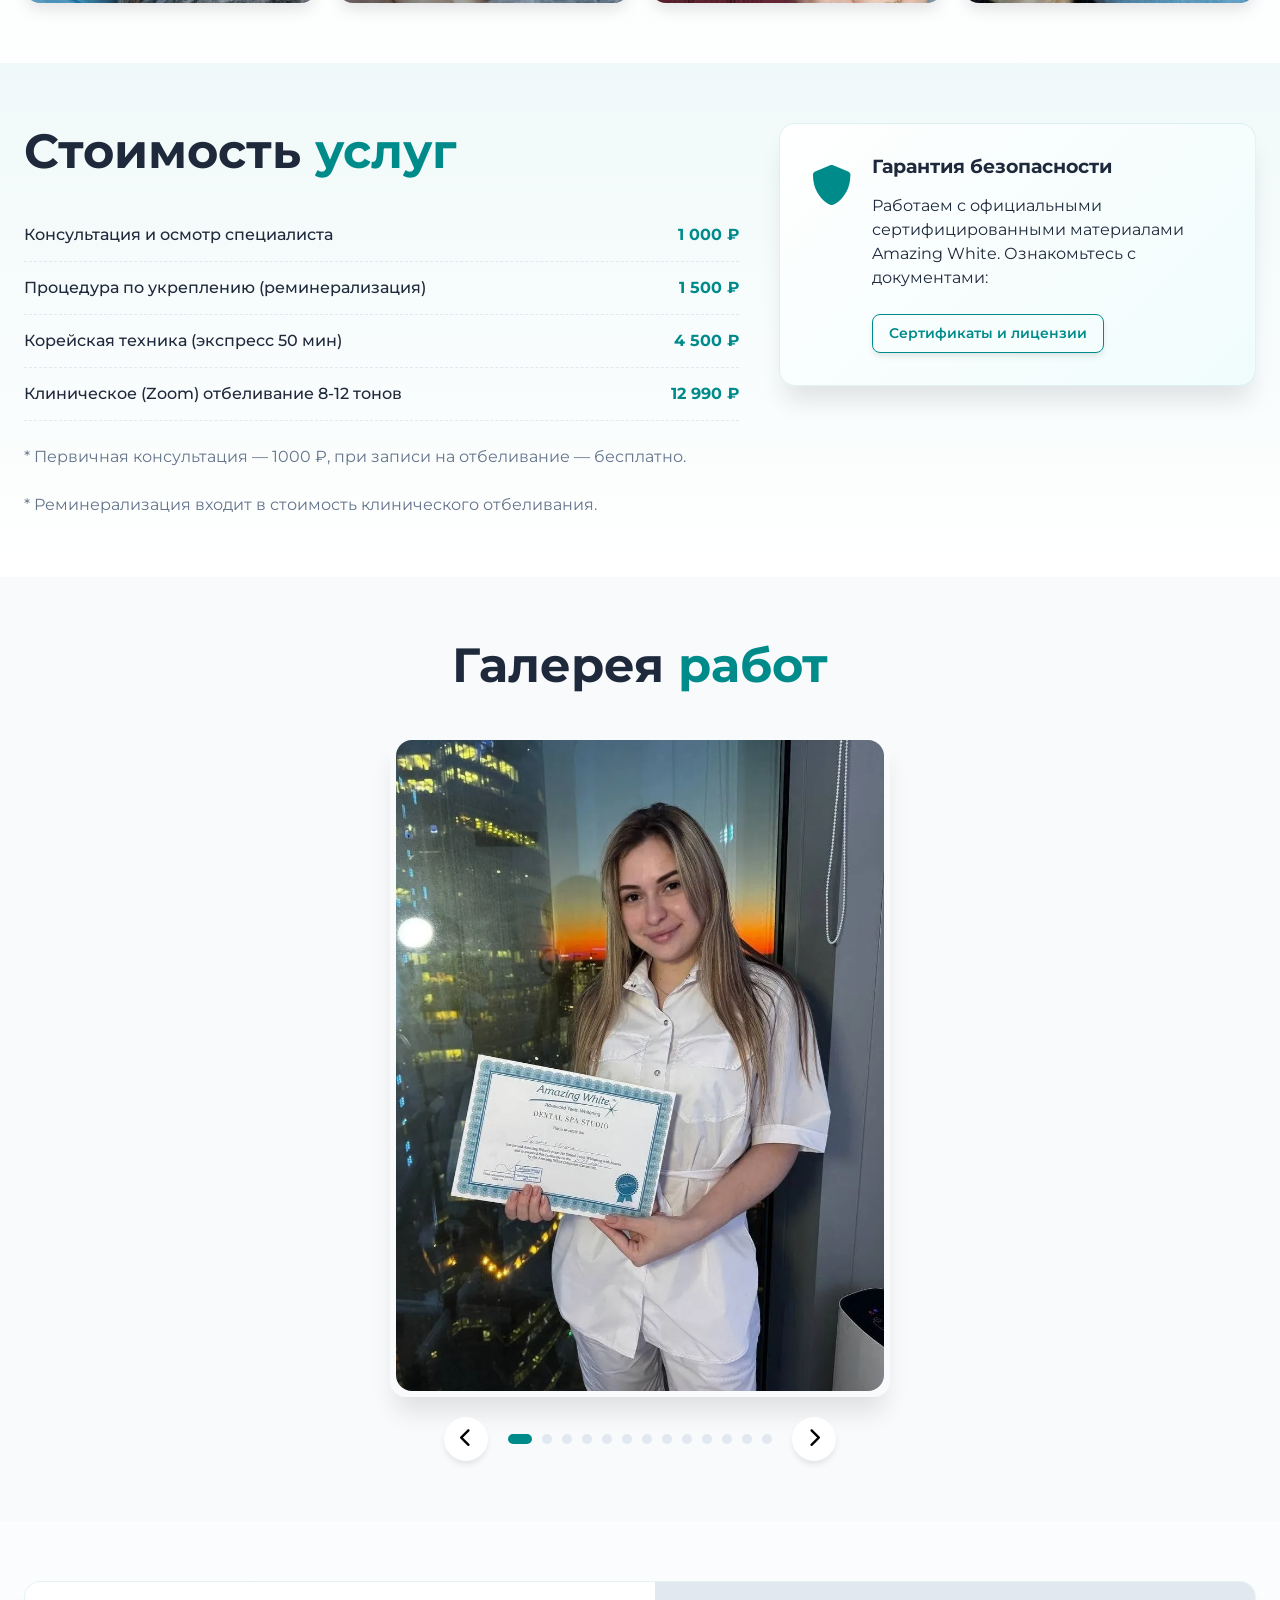
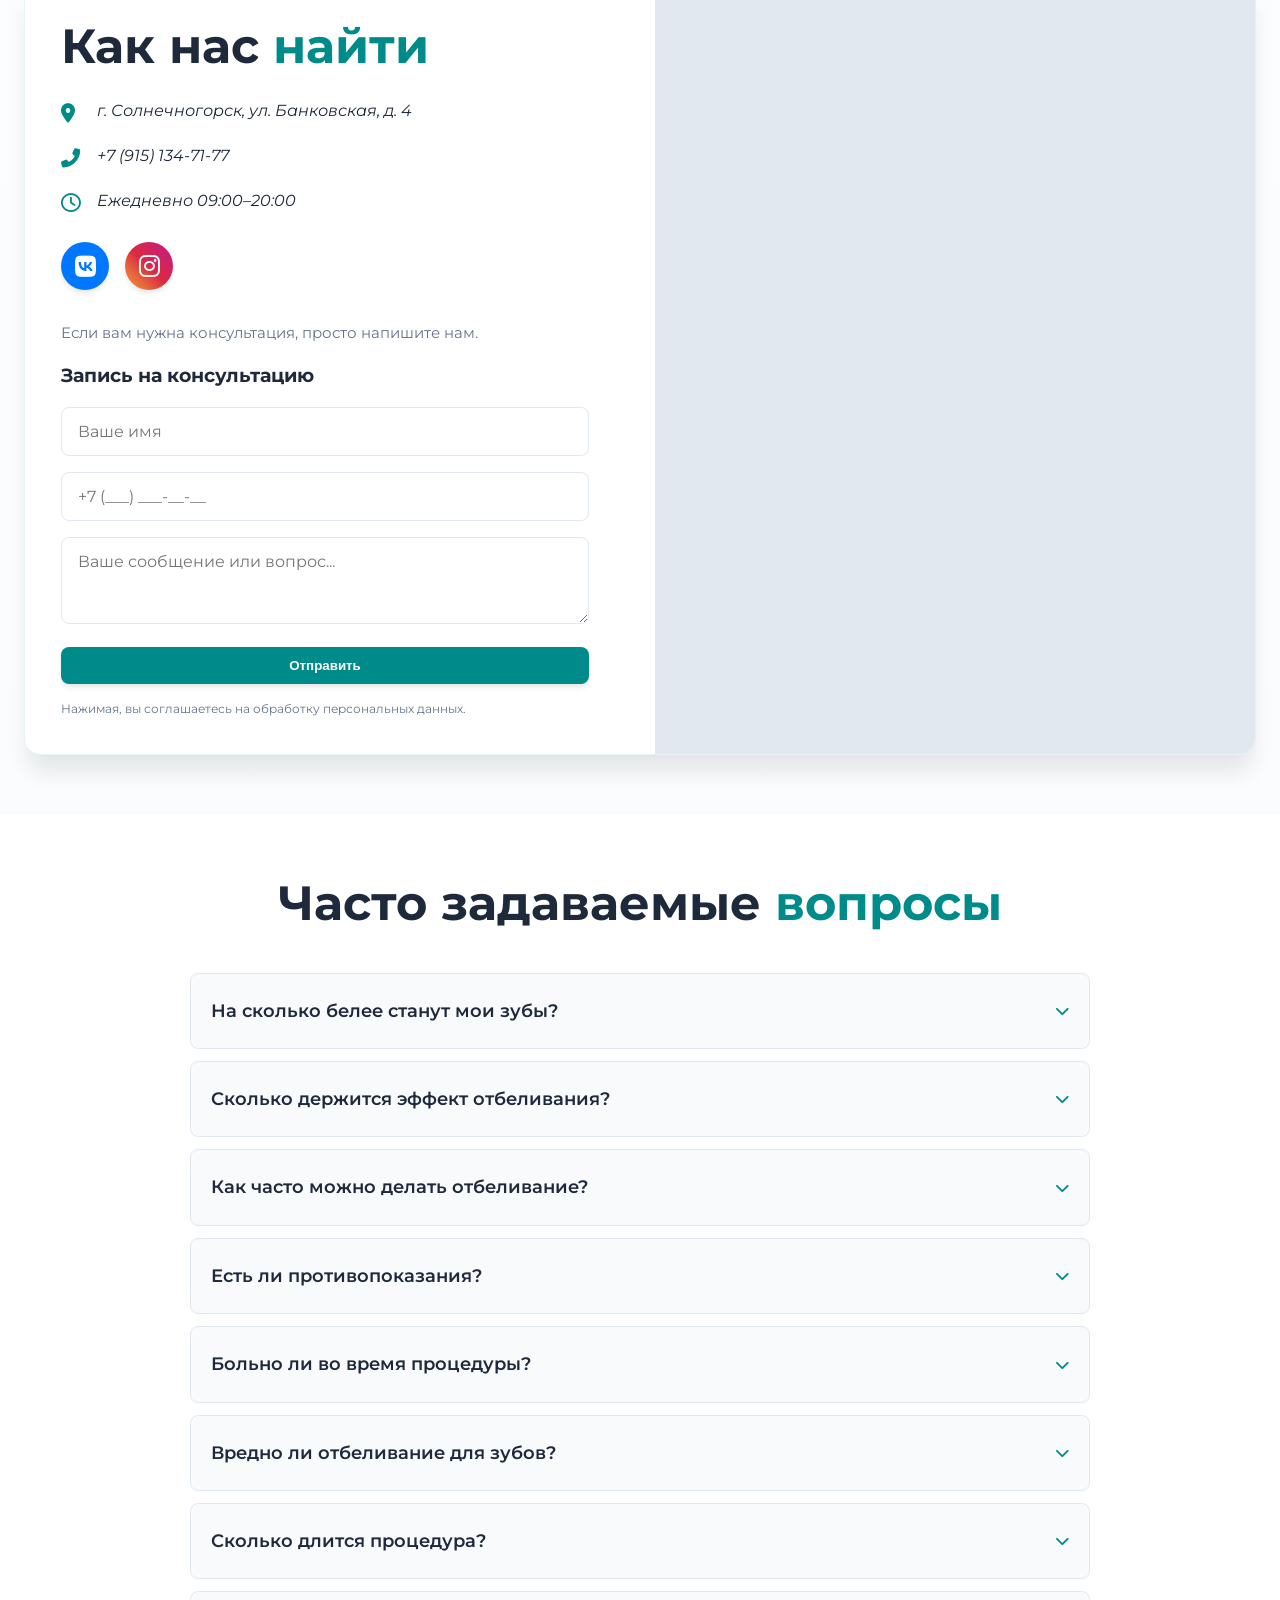
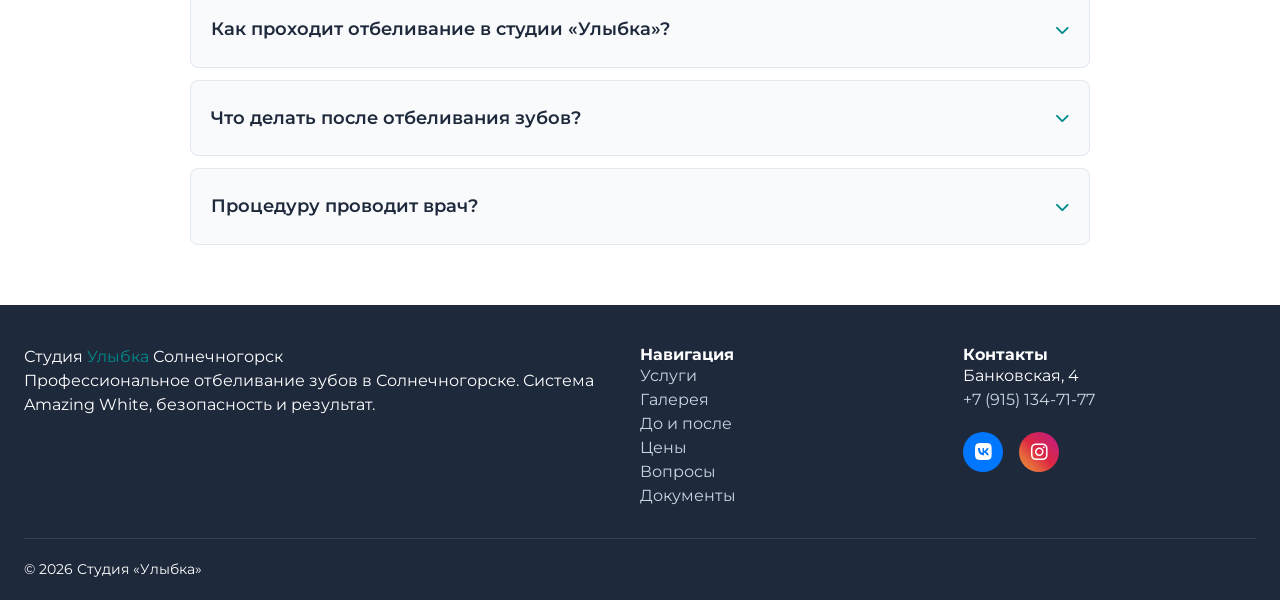
==== commit 81f6d6b0: "2" ====
--- a/index.html
+++ b/index.html
@@ -205,7 +205,6 @@
                             <div class="gallery__slide"><div class="gallery-card"><img src="img/gallery-11.webp" alt="Студия улыбка 11" loading="lazy"></div></div>
                             <div class="gallery__slide"><div class="gallery-card"><img src="img/gallery-12.webp" alt="Студия улыбка 12" loading="lazy"></div></div>
                             <div class="gallery__slide"><div class="gallery-card"><img src="img/gallery-13.webp" alt="Студия улыбка 13" loading="lazy"></div></div>
-                            <div class="gallery__slide"><div class="gallery-card"><img src="img/gallery-14.webp" alt="Отбеливание 14" loading="lazy"></div></div>
                         </div>
                     </div>
                     <div class="gallery__nav">
@@ -231,10 +230,12 @@
                             <a href="https://vk.ru/id1037515421" target="_blank" class="social-link social-link--vk" aria-label="ВКонтакте"><i class="fab fa-vk"></i></a>
                             <a href="https://www.instagram.com/whiteee_studio?igsh=MWExcXJicm55cm4wcg==" target="_blank" class="social-link social-link--inst" aria-label="Instagram"><i class="fab fa-instagram"></i></a>
                         </div>
+                        <p class="contact__consult-text">Если вам нужна консультация, просто напишите нам.</p>
                         <form class="contact__form" id="contactForm">
                             <h3>Запись на консультацию</h3>
                             <div class="form-group"><input type="text" name="name" placeholder="Ваше имя" required></div>
-                            <div class="form-group"><input type="tel" name="phone" placeholder="+7 (___) ___-__-__" required></div>
+                            <div class="form-group"><input type="tel" name="phone" id="phoneInput" placeholder="+7 (___) ___-__-__" required></div>
+                            <div class="form-group"><textarea name="message" placeholder="Ваше сообщение или вопрос..." rows="3"></textarea></div>
                             <button type="submit" class="btn btn--primary btn--block">Отправить</button>
                             <p class="form__privacy">Нажимая, вы соглашаетесь на обработку персональных данных.</p>
                         </form>
@@ -341,6 +342,10 @@
         <img class="lightbox__image" id="lightboxImage" src="" alt="">
     </div>
 
+    <a href="tel:+79151347177" class="floating-call-btn" aria-label="Позвонить">
+        <i class="fas fa-phone"></i>
+    </a>
+
     <script src="https://api-maps.yandex.ru/2.1/?apikey=ваш_api_ключ&lang=ru_RU"></script>
     <script src="js/script.js"></script>
 </body>
--- a/css/style.css
+++ b/css/style.css
@@ -1,4 +1,3 @@
-/* css/style.css */
 * {
     margin: 0;
     padding: 0;
@@ -28,6 +27,10 @@
     scroll-behavior: smooth;
 }
 
+html, body {
+    overflow-x: hidden;
+}
+
 body {
     font-family: var(--font-main);
     color: var(--text-dark);
@@ -643,13 +646,19 @@
     transform: translateY(-3px);
     box-shadow: var(--shadow-md);
 }
+.contact__consult-text {
+    margin: 0 0 20px;
+    font-size: 0.95rem;
+    color: var(--text-muted);
+}
 .contact__form h3 {
     margin-bottom: 20px;
 }
 .form-group {
     margin-bottom: 16px;
 }
-.form-group input {
+.form-group input,
+.form-group textarea {
     width: 100%;
     padding: 14px 16px;
     border: 1px solid var(--border-light);
@@ -657,8 +666,14 @@
     font-size: 1rem;
     font-family: inherit;
     transition: border 0.2s;
-}
-.form-group input:focus {
+    background: white;
+}
+.form-group textarea {
+    resize: vertical;
+    min-height: 80px;
+}
+.form-group input:focus,
+.form-group textarea:focus {
     outline: none;
     border-color: var(--primary);
     box-shadow: 0 0 0 3px var(--primary-light);
@@ -829,6 +844,29 @@
     cursor: pointer;
 }
 
+.floating-call-btn {
+    position: fixed;
+    bottom: 24px;
+    right: 24px;
+    width: 60px;
+    height: 60px;
+    border-radius: 50%;
+    background: var(--primary);
+    color: white;
+    display: flex;
+    align-items: center;
+    justify-content: center;
+    font-size: 1.8rem;
+    box-shadow: 0 8px 20px rgba(0,139,139,0.4);
+    z-index: 1500;
+    transition: transform 0.3s ease, background 0.3s ease;
+    border: none;
+}
+.floating-call-btn:hover {
+    transform: scale(1.1);
+    background: var(--primary-dark);
+}
+
 @media (max-width: 1100px) {
     .nav__list {
         gap: 18px;
@@ -899,6 +937,13 @@
     .faq__grid {
         padding: 0 8px;
     }
+    .floating-call-btn {
+        width: 52px;
+        height: 52px;
+        font-size: 1.5rem;
+        bottom: 16px;
+        right: 16px;
+    }
 }
 
 @media (max-width: 550px) {
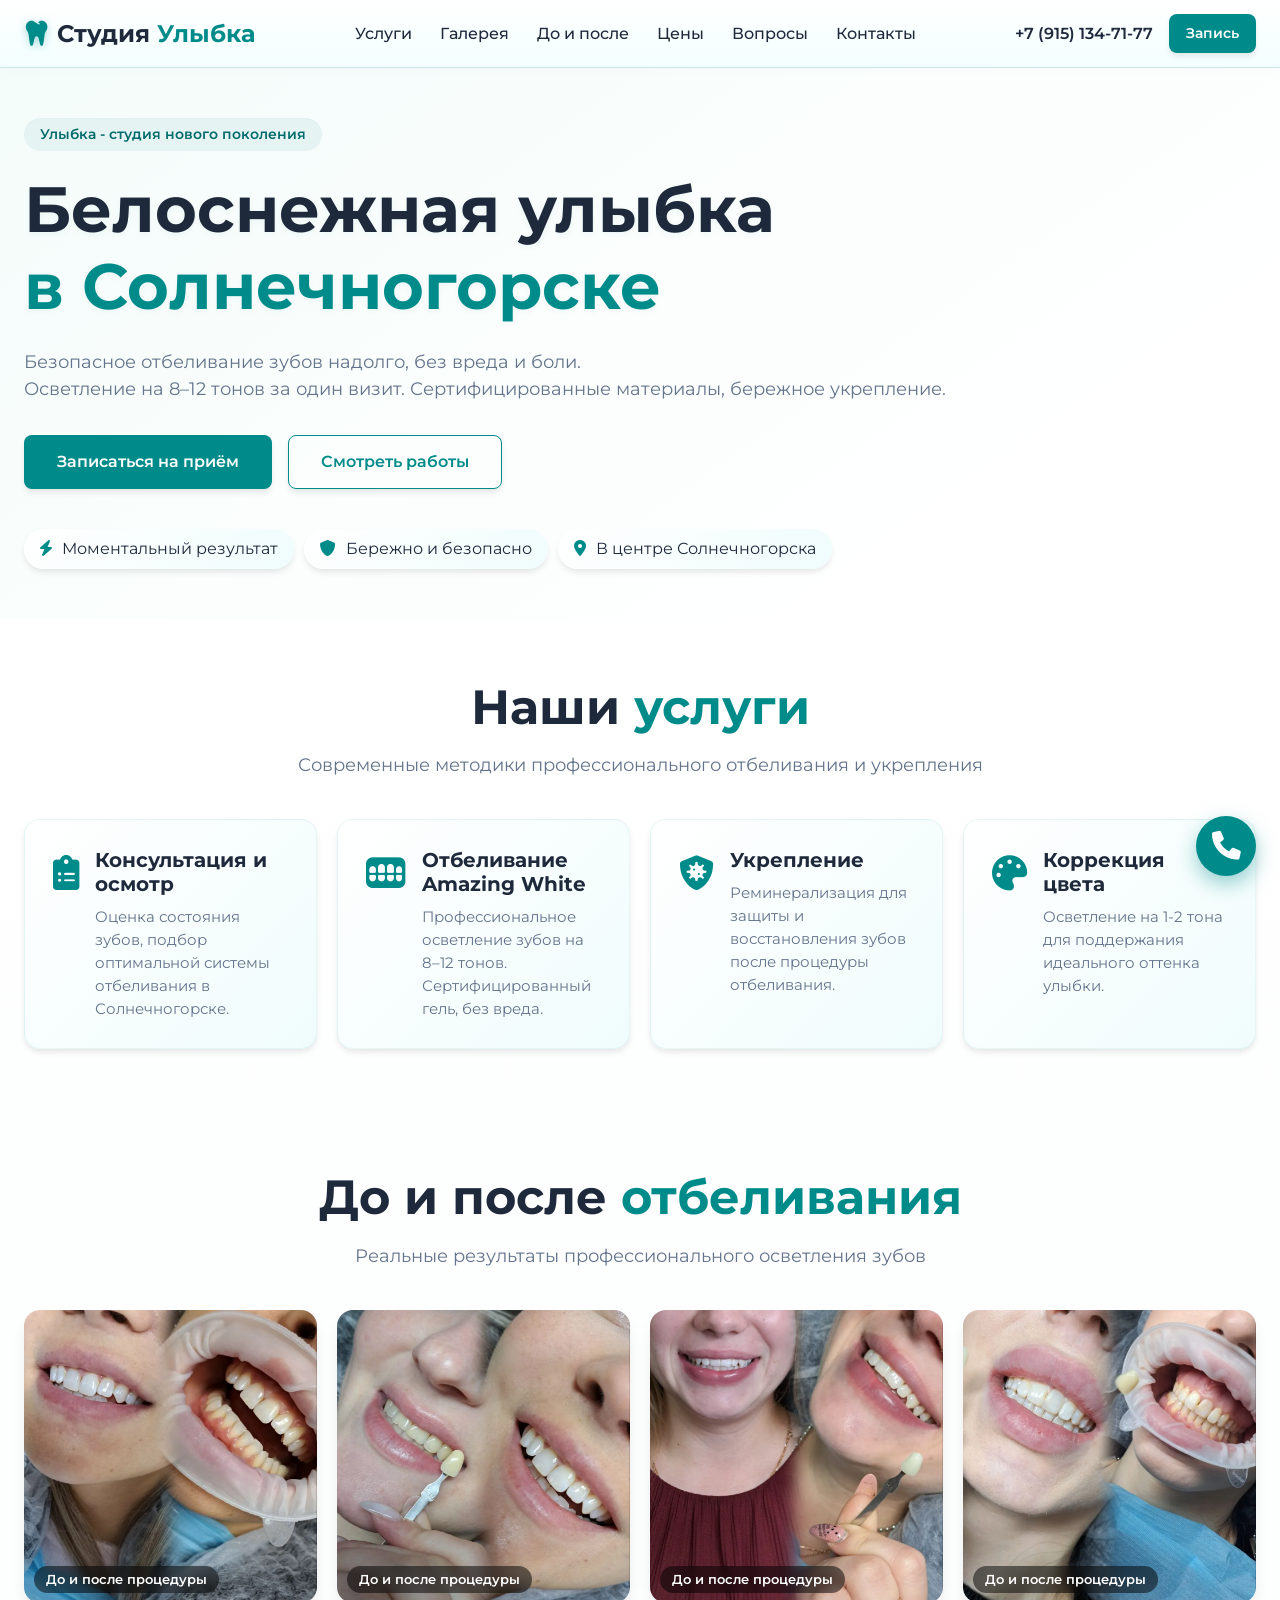
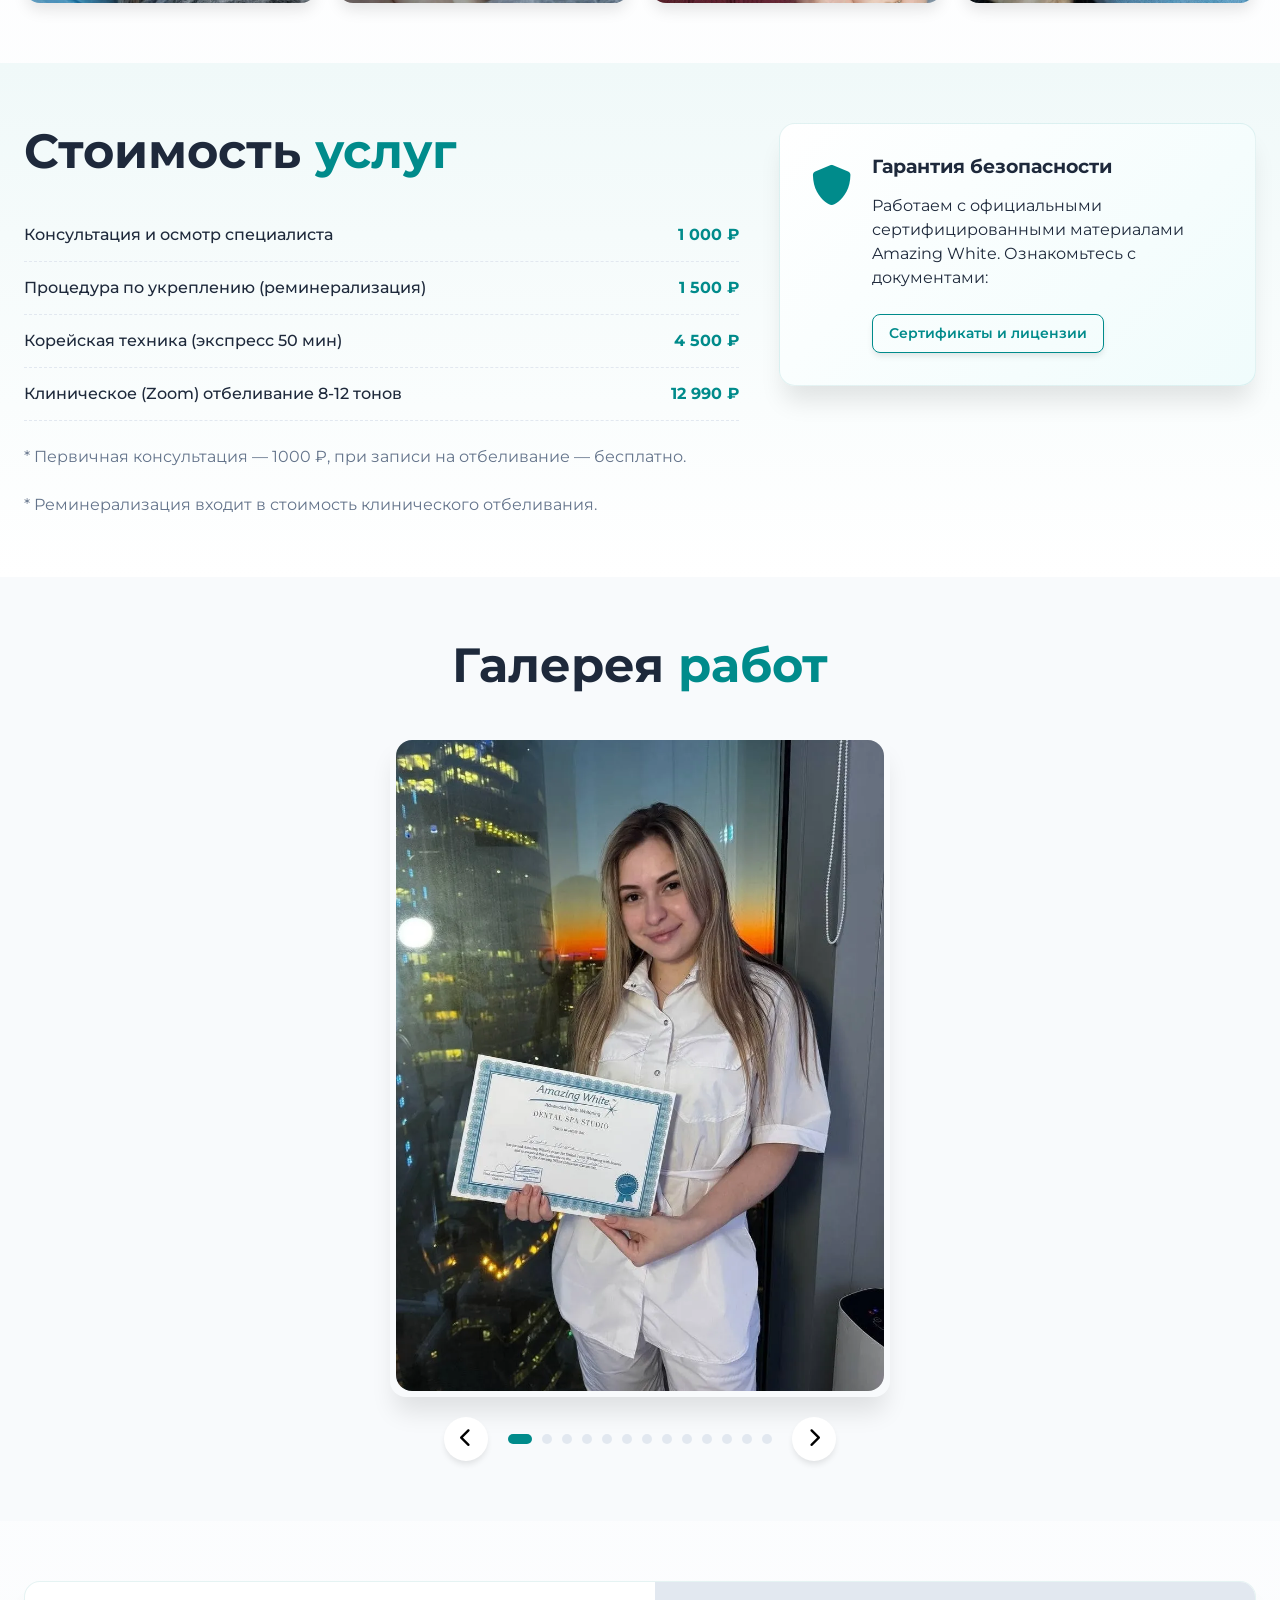
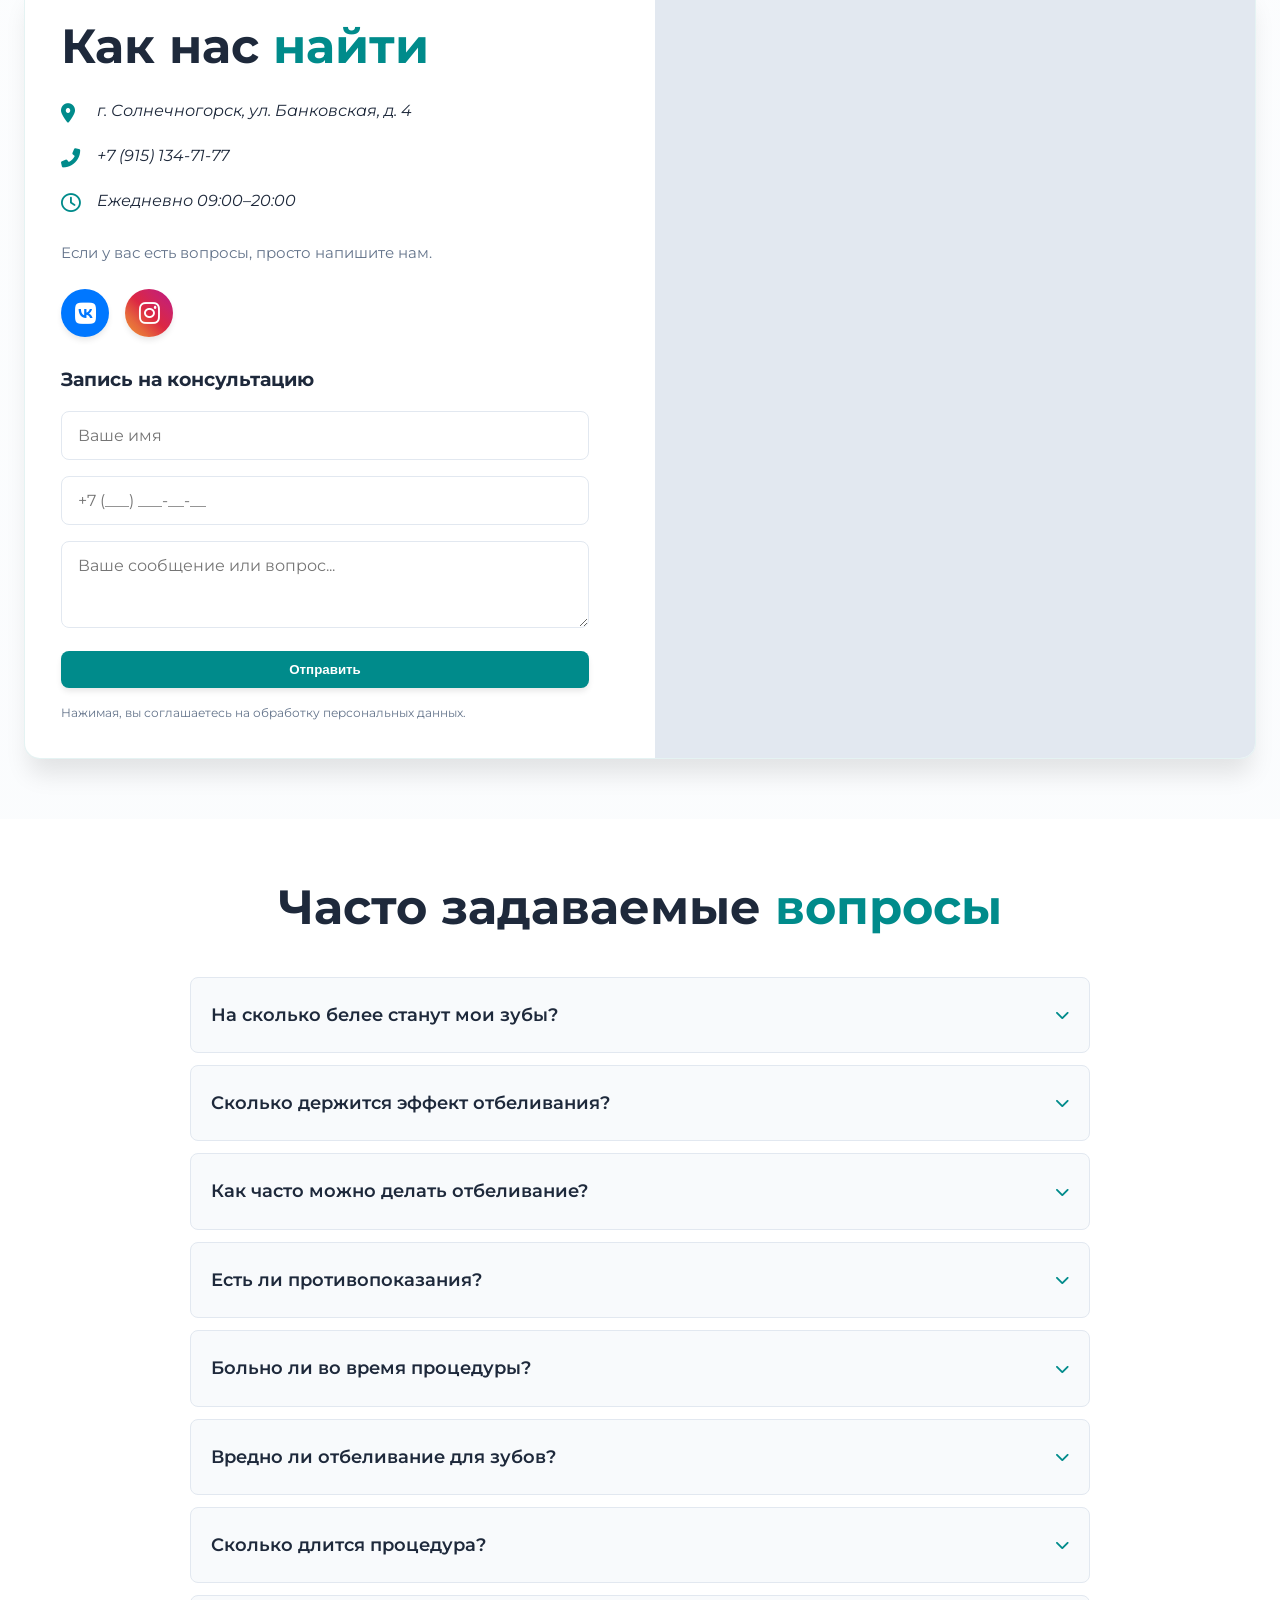
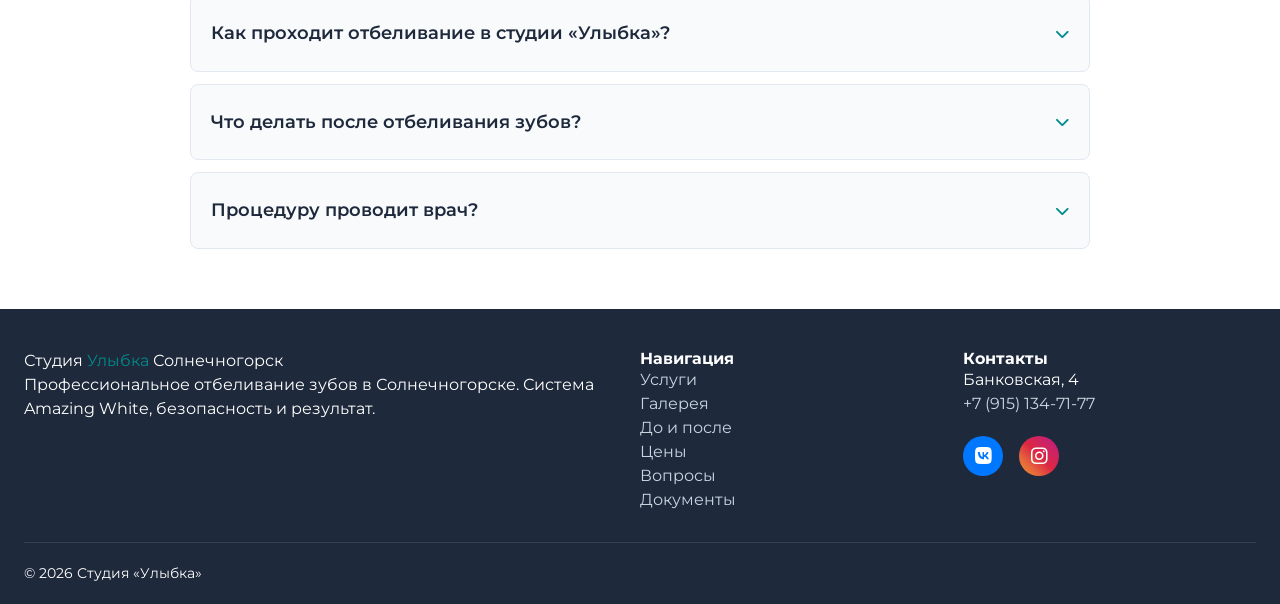
==== commit 108410c8: "578" ====
--- a/index.html
+++ b/index.html
@@ -226,11 +226,11 @@
                             <p class="contact__line"><span class="contact__icon"><i class="fas fa-phone-alt"></i></span> <a href="tel:+79151347177">+7 (915) 134-71-77</a></p>
                             <p class="contact__line"><span class="contact__icon"><i class="far fa-clock"></i></span> Ежедневно 09:00–20:00</p>
                         </address>
+                        <p class="contact__consult-text">Если у вас есть вопросы, просто напишите нам.</p>
                         <div class="social-links">
                             <a href="https://vk.ru/id1037515421" target="_blank" class="social-link social-link--vk" aria-label="ВКонтакте"><i class="fab fa-vk"></i></a>
                             <a href="https://www.instagram.com/whiteee_studio?igsh=MWExcXJicm55cm4wcg==" target="_blank" class="social-link social-link--inst" aria-label="Instagram"><i class="fab fa-instagram"></i></a>
                         </div>
-                        <p class="contact__consult-text">Если вам нужна консультация, просто напишите нам.</p>
                         <form class="contact__form" id="contactForm">
                             <h3>Запись на консультацию</h3>
                             <div class="form-group"><input type="text" name="name" placeholder="Ваше имя" required></div>
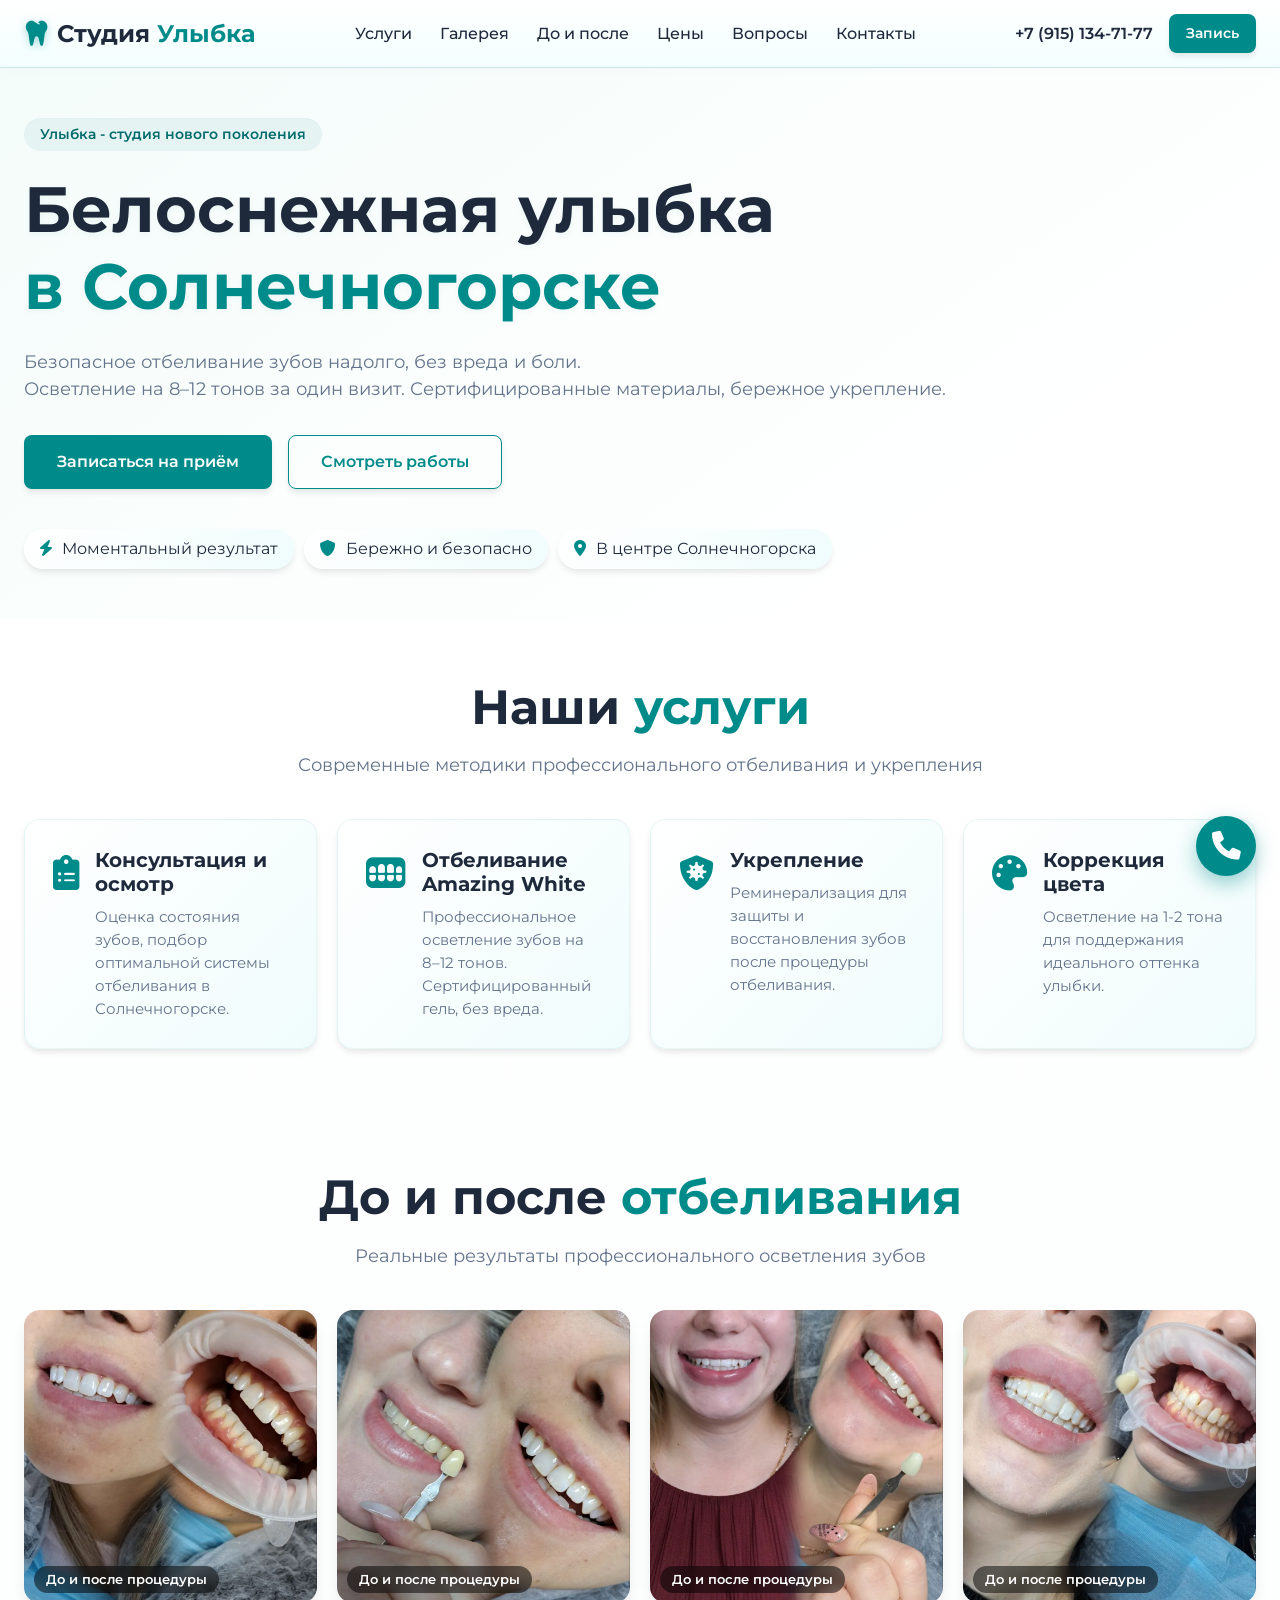
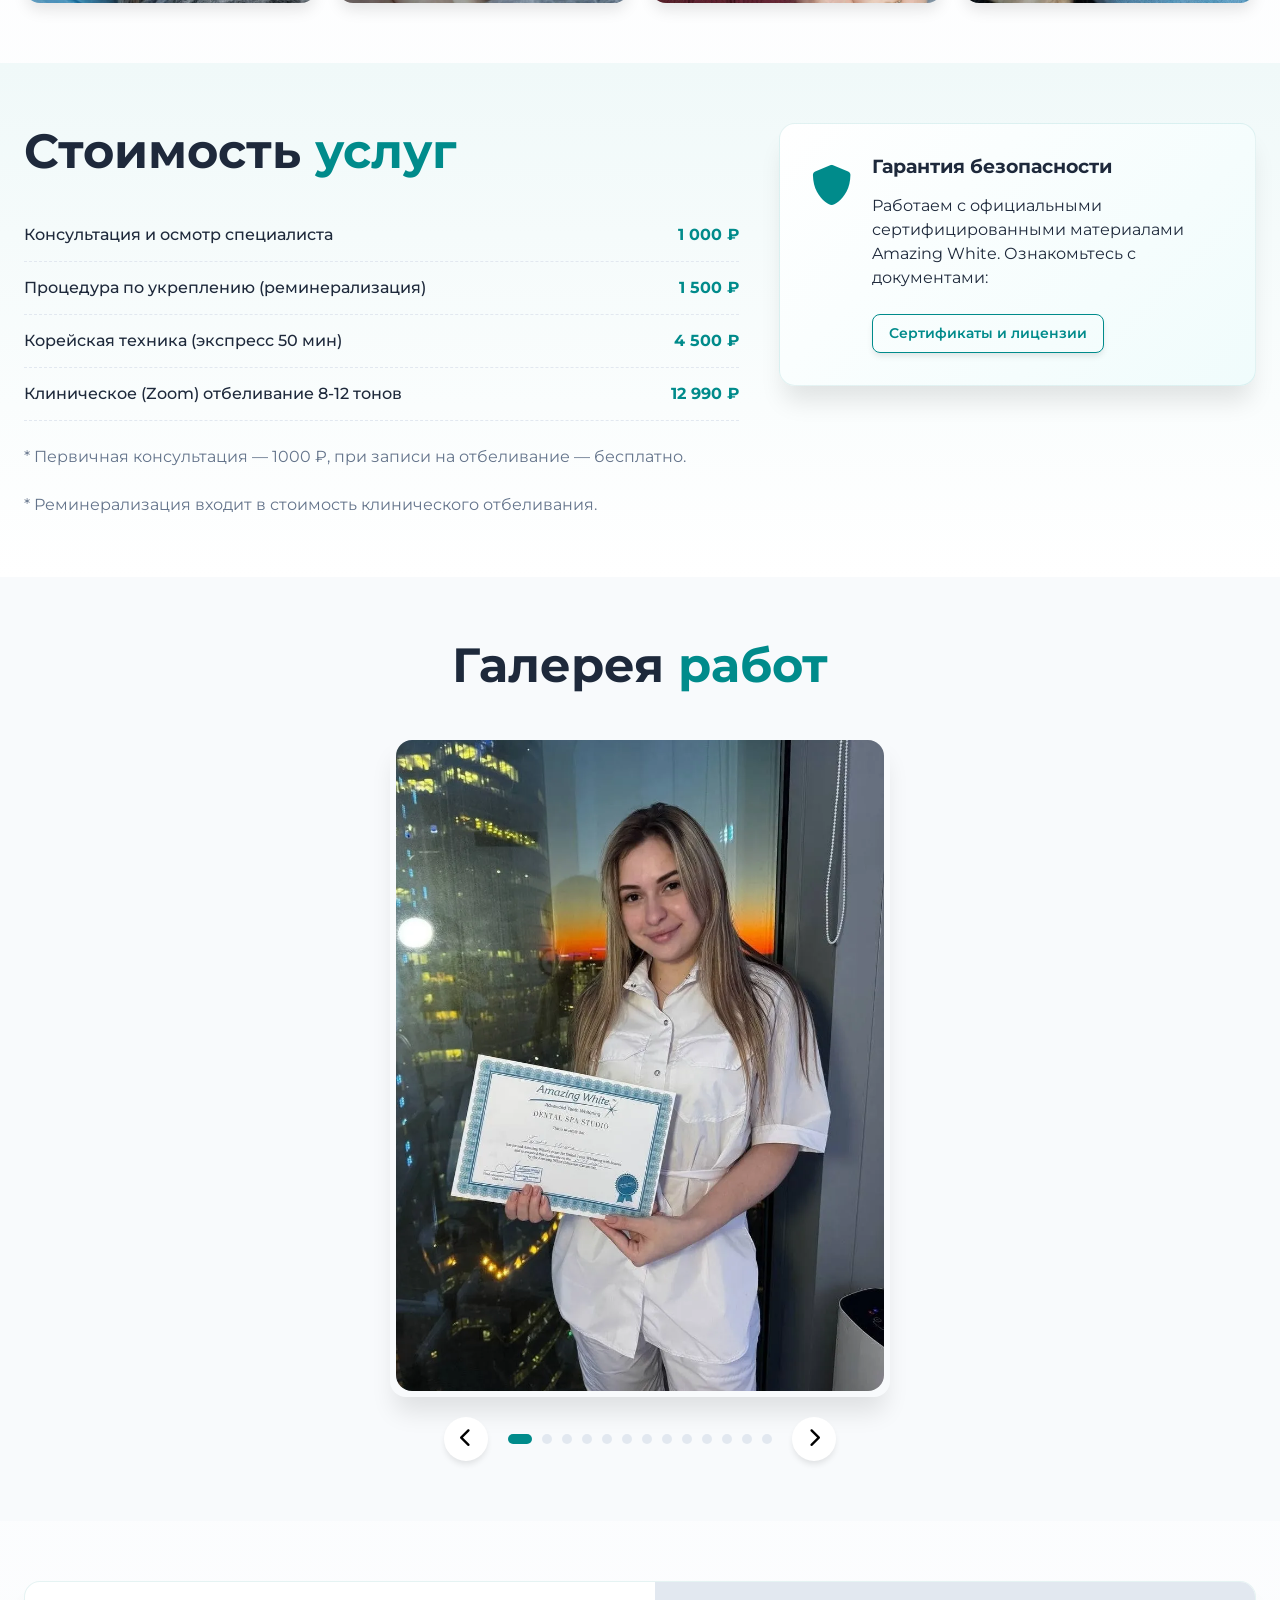
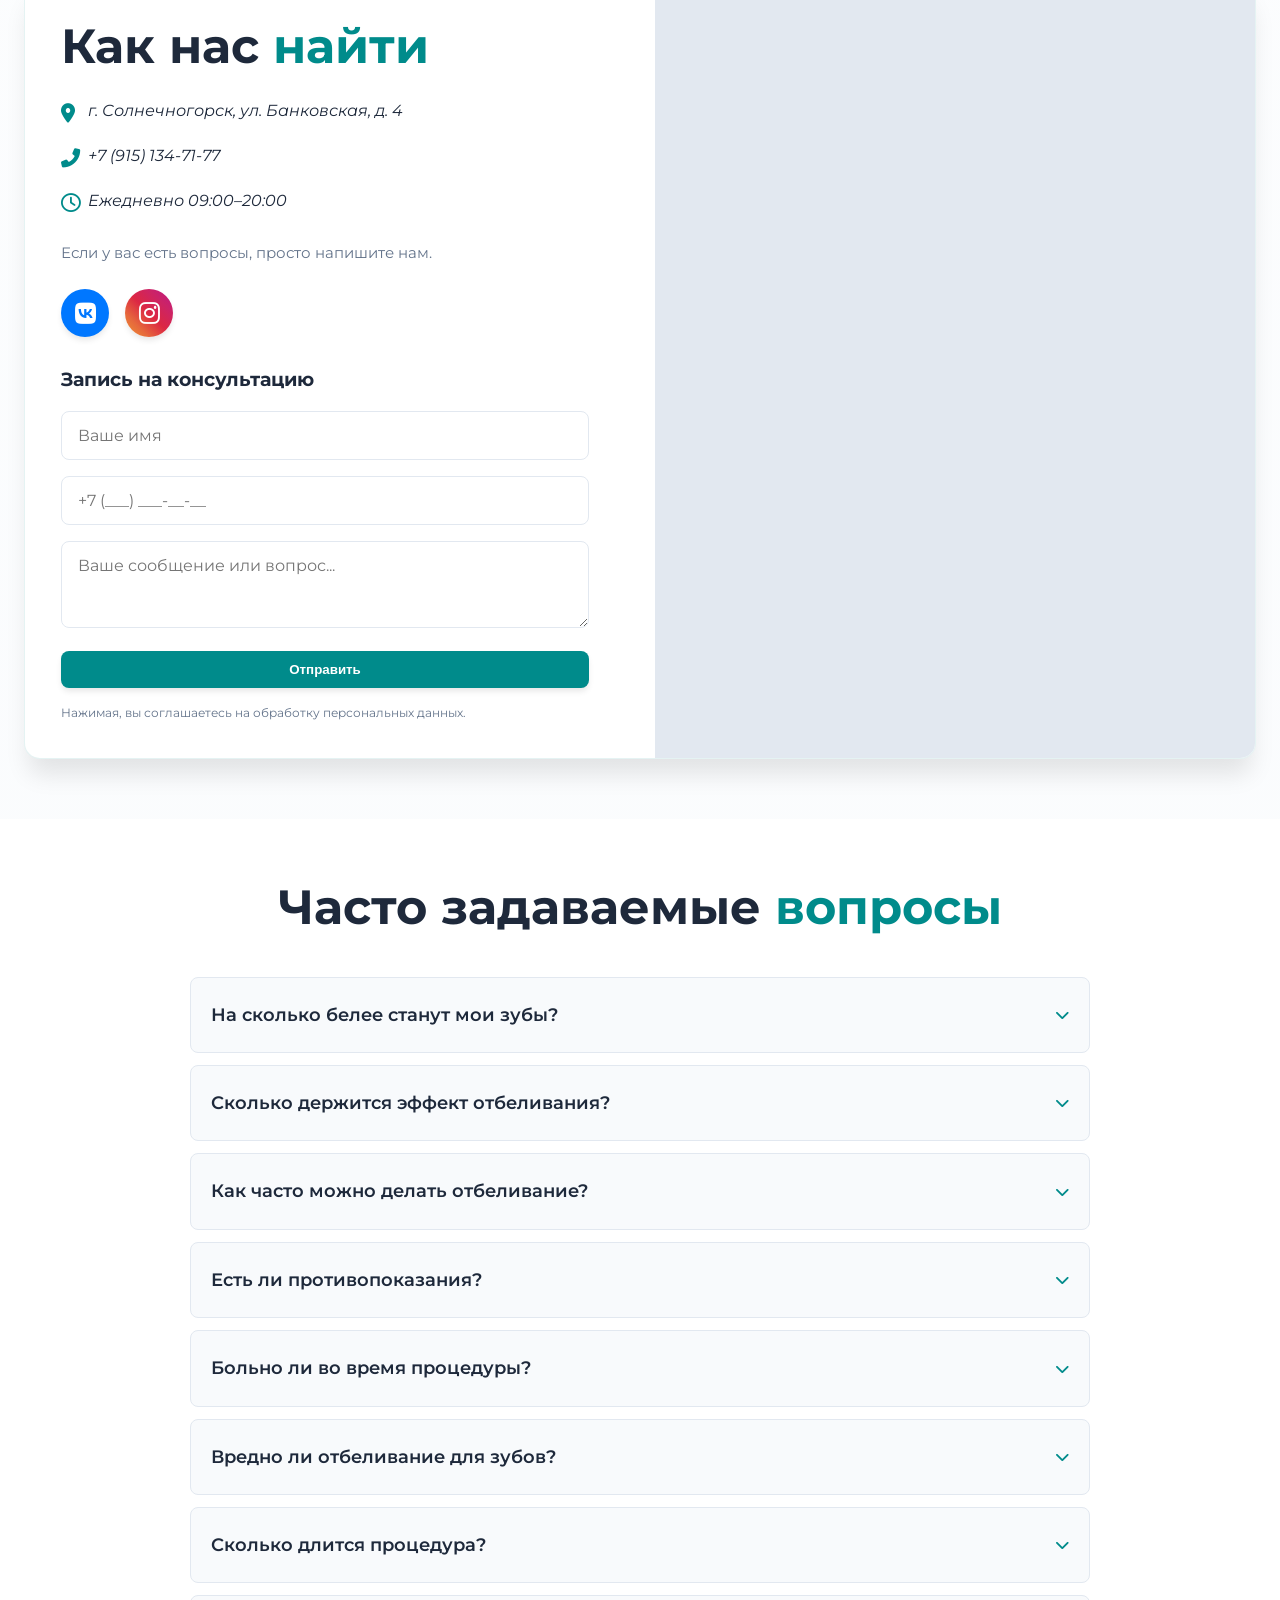
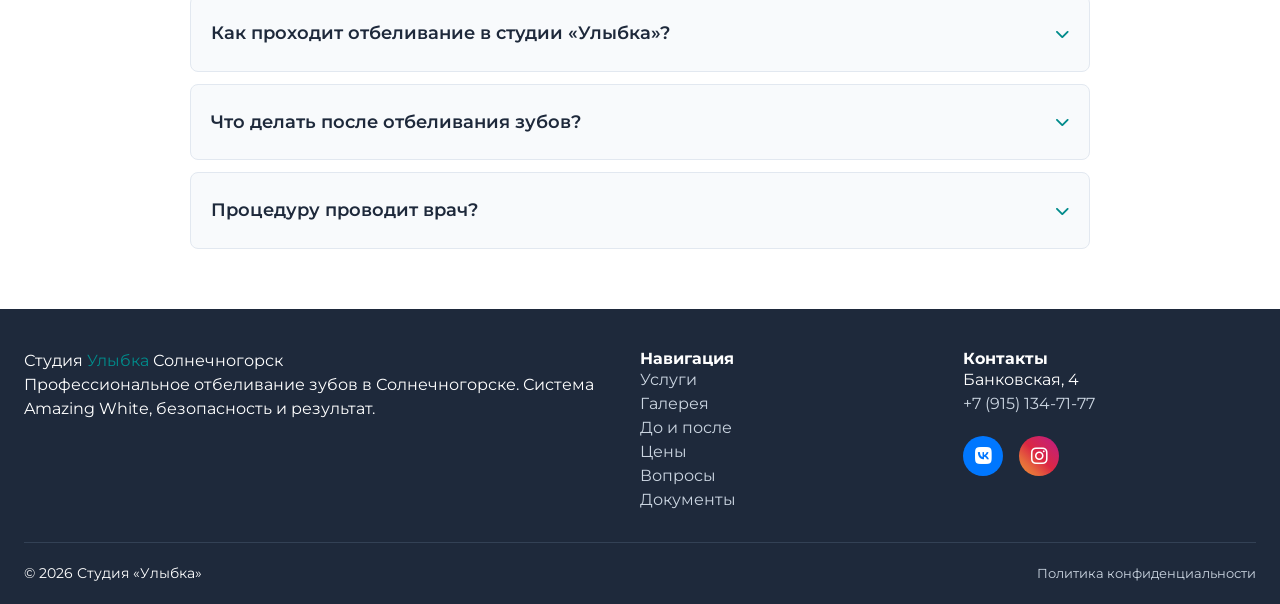
==== commit e4b93499: "1" ====
--- a/index.html
+++ b/index.html
@@ -1,23 +1,44 @@
 <!DOCTYPE html>
 <html lang="ru">
+
 <head>
     <meta charset="UTF-8">
     <meta name="viewport" content="width=device-width, initial-scale=1.0, maximum-scale=5.0, user-scalable=yes">
-    <title>Профессиональное отбеливание зубов в Солнечногорске | Студия «Улыбка»</title>
-    <meta name="description" content="Профессиональное отбеливание зубов Amazing White в Солнечногорске. Безопасное осветление на 8–12 тонов за одно посещение. г. Солнечногорск, ул. Банковская, 4.">
-    <meta name="keywords" content="отбеливание зубов, Солнечногорск, Amazing White, профессиональное отбеливание, осветление зубов, реминерализация, студия Улыбка, белоснежная улыбка">
+
+    <title>Отбеливание зубов в Солнечногорске | Студия Улыбка | Amazing White</title>
+
+    <meta name="description"
+        content="Профессиональное отбеливание зубов в Солнечногорске на 8–12 тонов. Безопасно, эффективно, сертификаты. Студия «Улыбка», ул. Банковская, 4. Запись онлайн.">
+    <meta name="keywords"
+        content="отбеливание зубов Солнечногорск, профессиональное отбеливание зубов, Amazing White Солнечногорск, осветление зубов, студия Улыбка, белоснежная улыбка">
     <meta name="geo.placename" content="Солнечногорск, Московская область">
-    <meta name="geo.region" content="RU-МОС">
-    <meta property="og:title" content="Профессиональное отбеливание зубов в Солнечногорске | Студия «Улыбка»">
-    <meta property="og:description" content="Безопасное отбеливание зубов Amazing White. Укрепление, заметный результат сразу. г. Солнечногорск, ул. Банковская, 4.">
+    <meta name="geo.region" content="RU-MOS">
+
+    <link rel="canonical" href="https://студия-улыбка.рф/">
+
+    <meta property="og:title" content="Отбеливание зубов в Солнечногорске — Студия Улыбка">
+    <meta property="og:description"
+        content="Безопасное отбеливание зубов Amazing White в Солнечногорске. Результат сразу, укрепление эмали. Запишитесь сейчас!">
+    <meta property="og:image" content="https://студия-улыбка.рф/img/logo.webp">
+    <meta property="og:image:width" content="1200">
+    <meta property="og:image:height" content="630">
     <meta property="og:type" content="website">
+    <meta property="og:url" content="https://студия-улыбка.рф/">
+    <meta property="og:site_name" content="Студия отбеливания Улыбка">
+    <meta property="og:locale" content="ru_RU">
+
     <link rel="preconnect" href="https://fonts.googleapis.com">
     <link rel="preconnect" href="https://fonts.gstatic.com" crossorigin>
     <link href="https://fonts.googleapis.com/css2?family=Montserrat:wght@400;500;600;700&display=swap" rel="stylesheet">
     <link rel="stylesheet" href="https://cdnjs.cloudflare.com/ajax/libs/font-awesome/6.0.0-beta3/css/all.min.css">
     <link rel="stylesheet" href="css/style.css">
-    <link rel="icon" type="image/svg+xml" href="data:image/svg+xml,%3Csvg xmlns='http://www.w3.org/2000/svg' viewBox='0 0 100 100'%3E%3Crect width='100' height='100' rx='20' fill='%23008b8b'/%3E%3Cpath d='M30 50 L45 65 L70 35' stroke='white' stroke-width='12' fill='none' stroke-linecap='round' stroke-linejoin='round'/%3E%3C/svg%3E">
+
+    <link rel="icon" type="image/x-icon" href="/favicon.ico">
+    <link rel="icon" type="image/png" sizes="16x16" href="/favicon-16x16.png">
+    <link rel="icon" type="image/png" sizes="32x32" href="/favicon-32x32.png">
+    <link rel="apple-touch-icon" sizes="180x180" href="/apple-touch-icon.png">
 </head>
+
 <body>
     <header class="header">
         <div class="container header__container">
@@ -82,9 +103,12 @@
                         <a href="#gallery" class="btn btn--outline btn--large">Смотреть работы</a>
                     </div>
                     <div class="hero__features">
-                        <div class="feature-item"><span class="feature-item__icon"><i class="fas fa-bolt"></i></span>Моментальный результат</div>
-                        <div class="feature-item"><span class="feature-item__icon"><i class="fas fa-shield-alt"></i></span>Бережно и безопасно</div>
-                        <div class="feature-item"><span class="feature-item__icon"><i class="fas fa-map-marker-alt"></i></span>В центре Солнечногорска</div>
+                        <div class="feature-item"><span class="feature-item__icon"><i
+                                    class="fas fa-bolt"></i></span>Моментальный результат</div>
+                        <div class="feature-item"><span class="feature-item__icon"><i
+                                    class="fas fa-shield-alt"></i></span>Бережно и безопасно</div>
+                        <div class="feature-item"><span class="feature-item__icon"><i
+                                    class="fas fa-map-marker-alt"></i></span>В центре Солнечногорска</div>
                     </div>
                 </div>
             </div>
@@ -162,12 +186,17 @@
                     <div class="price__info animate fade-in-left">
                         <h2 class="section-title">Стоимость <span class="text-accent">услуг</span></h2>
                         <ul class="price__list">
-                            <li class="price__item"><span>Консультация и осмотр специалиста</span><span>1 000 ₽</span></li>
-                            <li class="price__item"><span>Процедура по укреплению (реминерализация)</span><span>1 500 ₽</span></li>
-                            <li class="price__item"><span>Корейская техника (экспресс 50 мин)</span><span>4 500 ₽</span></li>
-                            <li class="price__item"><span>Клиническое (Zoom) отбеливание 8-12 тонов</span><span>12 990 ₽</span></li>
+                            <li class="price__item"><span>Консультация и осмотр специалиста</span><span>1 000 ₽</span>
+                            </li>
+                            <li class="price__item"><span>Процедура по укреплению (реминерализация)</span><span>1 500
+                                    ₽</span></li>
+                            <li class="price__item"><span>Корейская техника (экспресс 50 мин)</span><span>4 500 ₽</span>
+                            </li>
+                            <li class="price__item"><span>Клиническое (Zoom) отбеливание 8-12 тонов</span><span>12 990
+                                    ₽</span></li>
                         </ul>
-                        <div class="price__note">* Первичная консультация — 1000 ₽, при записи на отбеливание — бесплатно.</div>
+                        <div class="price__note">* Первичная консультация — 1000 ₽, при записи на отбеливание —
+                            бесплатно.</div>
                         <div class="price__note">* Реминерализация входит в стоимость клинического отбеливания.</div>
                     </div>
                     <div class="price__cert animate fade-in-right">
@@ -175,7 +204,8 @@
                             <span class="cert-card__icon"><i class="fas fa-shield-alt"></i></span>
                             <div class="cert-card__content">
                                 <h3>Гарантия безопасности</h3>
-                                <p>Работаем с официальными сертифицированными материалами Amazing White. Ознакомьтесь с документами:</p>
+                                <p>Работаем с официальными сертифицированными материалами Amazing White. Ознакомьтесь с
+                                    документами:</p>
                                 <a href="legal/" class="btn btn--outline btn--small">Сертификаты и лицензии</a>
                             </div>
                         </div>
@@ -192,25 +222,66 @@
                 <div class="gallery__wrapper animate fade-in-up">
                     <div class="gallery__slider" id="gallerySlider">
                         <div class="gallery__track" id="galleryTrack">
-                            <div class="gallery__slide"><div class="gallery-card"><img src="img/gallery-1.webp" alt="Результат отбеливания Amazing White 1" loading="lazy"></div></div>
-                            <div class="gallery__slide"><div class="gallery-card"><img src="img/gallery-2.webp" alt="Результат отбеливания зубов 2" loading="lazy"></div></div>
-                            <div class="gallery__slide"><div class="gallery-card"><img src="img/gallery-3.webp" alt="Осветление зубов Amazing White 3" loading="lazy"></div></div>
-                            <div class="gallery__slide"><div class="gallery-card"><img src="img/gallery-4.webp" alt="Белоснежная улыбка после отбеливания 4" loading="lazy"></div></div>
-                            <div class="gallery__slide"><div class="gallery-card"><img src="img/gallery-5.webp" alt="Профессиональное отбеливание в студии 5" loading="lazy"></div></div>
-                            <div class="gallery__slide"><div class="gallery-card"><img src="img/gallery-6.webp" alt="Отбеливание зубов Солнечногорск 6" loading="lazy"></div></div>
-                            <div class="gallery__slide"><div class="gallery-card"><img src="img/gallery-7.webp" alt="До и после отбеливания 7" loading="lazy"></div></div>
-                            <div class="gallery__slide"><div class="gallery-card"><img src="img/gallery-8.webp" alt="Amazing White отзывы 8" loading="lazy"></div></div>
-                            <div class="gallery__slide"><div class="gallery-card"><img src="img/gallery-9.webp" alt="Студия Улыбка работы 9" loading="lazy"></div></div>
-                            <div class="gallery__slide"><div class="gallery-card"><img src="img/gallery-10.webp" alt="Отбеливание 10" loading="lazy"></div></div>
-                            <div class="gallery__slide"><div class="gallery-card"><img src="img/gallery-11.webp" alt="Студия улыбка 11" loading="lazy"></div></div>
-                            <div class="gallery__slide"><div class="gallery-card"><img src="img/gallery-12.webp" alt="Студия улыбка 12" loading="lazy"></div></div>
-                            <div class="gallery__slide"><div class="gallery-card"><img src="img/gallery-13.webp" alt="Студия улыбка 13" loading="lazy"></div></div>
+                            <div class="gallery__slide">
+                                <div class="gallery-card"><img src="img/gallery-1.webp"
+                                        alt="Результат отбеливания Amazing White 1" loading="lazy"></div>
+                            </div>
+                            <div class="gallery__slide">
+                                <div class="gallery-card"><img src="img/gallery-2.webp"
+                                        alt="Результат отбеливания зубов 2" loading="lazy"></div>
+                            </div>
+                            <div class="gallery__slide">
+                                <div class="gallery-card"><img src="img/gallery-3.webp"
+                                        alt="Осветление зубов Amazing White 3" loading="lazy"></div>
+                            </div>
+                            <div class="gallery__slide">
+                                <div class="gallery-card"><img src="img/gallery-4.webp"
+                                        alt="Белоснежная улыбка после отбеливания 4" loading="lazy"></div>
+                            </div>
+                            <div class="gallery__slide">
+                                <div class="gallery-card"><img src="img/gallery-5.webp"
+                                        alt="Профессиональное отбеливание в студии 5" loading="lazy"></div>
+                            </div>
+                            <div class="gallery__slide">
+                                <div class="gallery-card"><img src="img/gallery-6.webp"
+                                        alt="Отбеливание зубов Солнечногорск 6" loading="lazy"></div>
+                            </div>
+                            <div class="gallery__slide">
+                                <div class="gallery-card"><img src="img/gallery-7.webp" alt="До и после отбеливания 7"
+                                        loading="lazy"></div>
+                            </div>
+                            <div class="gallery__slide">
+                                <div class="gallery-card"><img src="img/gallery-8.webp" alt="Amazing White отзывы 8"
+                                        loading="lazy"></div>
+                            </div>
+                            <div class="gallery__slide">
+                                <div class="gallery-card"><img src="img/gallery-9.webp" alt="Студия Улыбка работы 9"
+                                        loading="lazy"></div>
+                            </div>
+                            <div class="gallery__slide">
+                                <div class="gallery-card"><img src="img/gallery-10.webp" alt="Отбеливание 10"
+                                        loading="lazy"></div>
+                            </div>
+                            <div class="gallery__slide">
+                                <div class="gallery-card"><img src="img/gallery-11.webp" alt="Студия улыбка 11"
+                                        loading="lazy"></div>
+                            </div>
+                            <div class="gallery__slide">
+                                <div class="gallery-card"><img src="img/gallery-12.webp" alt="Студия улыбка 12"
+                                        loading="lazy"></div>
+                            </div>
+                            <div class="gallery__slide">
+                                <div class="gallery-card"><img src="img/gallery-13.webp" alt="Студия улыбка 13"
+                                        loading="lazy"></div>
+                            </div>
                         </div>
                     </div>
                     <div class="gallery__nav">
-                        <button class="gallery__btn gallery__btn--prev" id="galleryPrev"><i class="fas fa-chevron-left"></i></button>
+                        <button class="gallery__btn gallery__btn--prev" id="galleryPrev"><i
+                                class="fas fa-chevron-left"></i></button>
                         <div class="gallery__dots" id="galleryDots"></div>
-                        <button class="gallery__btn gallery__btn--next" id="galleryNext"><i class="fas fa-chevron-right"></i></button>
+                        <button class="gallery__btn gallery__btn--next" id="galleryNext"><i
+                                class="fas fa-chevron-right"></i></button>
                     </div>
                 </div>
             </div>
@@ -222,22 +293,34 @@
                     <div class="contact__info">
                         <h2 class="section-title">Как нас <span class="text-accent">найти</span></h2>
                         <address class="contact__address">
-                            <p class="contact__line"><span class="contact__icon"><i class="fas fa-map-marker-alt"></i></span> г. Солнечногорск, ул. Банковская, д. 4</p>
-                            <p class="contact__line"><span class="contact__icon"><i class="fas fa-phone-alt"></i></span> <a href="tel:+79151347177">+7 (915) 134-71-77</a></p>
-                            <p class="contact__line"><span class="contact__icon"><i class="far fa-clock"></i></span> Ежедневно 09:00–20:00</p>
+                            <p class="contact__line"><span class="contact__icon"><i
+                                        class="fas fa-map-marker-alt"></i></span> г. Солнечногорск, ул. Банковская, д. 4
+                            </p>
+                            <p class="contact__line"><span class="contact__icon"><i class="fas fa-phone-alt"></i></span>
+                                <a href="tel:+79151347177">+7 (915) 134-71-77</a>
+                            </p>
+                            <p class="contact__line"><span class="contact__icon"><i class="far fa-clock"></i></span>
+                                Ежедневно 09:00–20:00</p>
                         </address>
                         <p class="contact__consult-text">Если у вас есть вопросы, просто напишите нам.</p>
                         <div class="social-links">
-                            <a href="https://vk.ru/id1037515421" target="_blank" class="social-link social-link--vk" aria-label="ВКонтакте"><i class="fab fa-vk"></i></a>
-                            <a href="https://www.instagram.com/whiteee_studio?igsh=MWExcXJicm55cm4wcg==" target="_blank" class="social-link social-link--inst" aria-label="Instagram"><i class="fab fa-instagram"></i></a>
+                            <a href="https://vk.ru/id1037515421" target="_blank" class="social-link social-link--vk"
+                                aria-label="ВКонтакте"><i class="fab fa-vk"></i></a>
+                            <a href="https://www.instagram.com/whiteee_studio?igsh=MWExcXJicm55cm4wcg==" target="_blank"
+                                class="social-link social-link--inst" aria-label="Instagram"><i
+                                    class="fab fa-instagram"></i></a>
                         </div>
                         <form class="contact__form" id="contactForm">
                             <h3>Запись на консультацию</h3>
-                            <div class="form-group"><input type="text" name="name" placeholder="Ваше имя" required></div>
-                            <div class="form-group"><input type="tel" name="phone" id="phoneInput" placeholder="+7 (___) ___-__-__" required></div>
-                            <div class="form-group"><textarea name="message" placeholder="Ваше сообщение или вопрос..." rows="3"></textarea></div>
+                            <div class="form-group"><input type="text" name="name" placeholder="Ваше имя" required>
+                            </div>
+                            <div class="form-group"><input type="tel" name="phone" id="phoneInput"
+                                    placeholder="+7 (___) ___-__-__" required></div>
+                            <div class="form-group"><textarea name="message" placeholder="Ваше сообщение или вопрос..."
+                                    rows="3"></textarea></div>
                             <button type="submit" class="btn btn--primary btn--block">Отправить</button>
-                            <p class="form__privacy">Нажимая, вы соглашаетесь на обработку персональных данных.</p>
+                            <p class="form__privacy">Нажимая, вы соглашаетесь на <a href="/privacy-policy/"
+                                    target="_blank">обработку персональных данных</a>.</p>
                         </form>
                     </div>
                     <div class="contact__map">
@@ -255,43 +338,59 @@
                 <div class="faq__grid animate fade-in-up">
                     <details class="faq-item">
                         <summary class="faq-question">На сколько белее станут мои зубы?</summary>
-                        <div class="faq-answer">За одну процедуру профессионального отбеливания Amazing White зубы становятся белее на 4–18 тонов. Технология безопасно осветляет до природного оттенка, не повреждая структуру.</div>
+                        <div class="faq-answer">За одну процедуру профессионального отбеливания Amazing White зубы
+                            становятся белее на 4–18 тонов. Технология безопасно осветляет до природного оттенка, не
+                            повреждая структуру.</div>
                     </details>
                     <details class="faq-item">
                         <summary class="faq-question">Сколько держится эффект отбеливания?</summary>
-                        <div class="faq-answer">Эффект белоснежной улыбки сохраняется от 6 месяцев до 2 лет. Чтобы продлить результат, избегайте красящих продуктов и курения, регулярно проводите профессиональную гигиену.</div>
+                        <div class="faq-answer">Эффект белоснежной улыбки сохраняется от 6 месяцев до 2 лет. Чтобы
+                            продлить результат, избегайте красящих продуктов и курения, регулярно проводите
+                            профессиональную гигиену.</div>
                     </details>
                     <details class="faq-item">
                         <summary class="faq-question">Как часто можно делать отбеливание?</summary>
-                        <div class="faq-answer">Стоматологи рекомендуют профессиональное осветление 1–2 раза в год. При хорошем состоянии зубов — раз в 6 месяцев. Косметическое отбеливание Amazing White можно повторять через 3–6 месяцев.</div>
+                        <div class="faq-answer">Стоматологи рекомендуют профессиональное осветление 1–2 раза в год. При
+                            хорошем состоянии зубов — раз в 6 месяцев. Косметическое отбеливание Amazing White можно
+                            повторять через 3–6 месяцев.</div>
                     </details>
                     <details class="faq-item">
                         <summary class="faq-question">Есть ли противопоказания?</summary>
-                        <div class="faq-answer">Процедура отбеливания зубов не рекомендуется детям до 18 лет, беременным и кормящим, а также при серьёзных заболеваниях дёсен и зубов.</div>
+                        <div class="faq-answer">Процедура отбеливания зубов не рекомендуется детям до 18 лет, беременным
+                            и кормящим, а также при серьёзных заболеваниях дёсен и зубов.</div>
                     </details>
                     <details class="faq-item">
                         <summary class="faq-question">Больно ли во время процедуры?</summary>
-                        <div class="faq-answer">Профессиональное отбеливание Amazing White абсолютно комфортно. Гель на основе пероксида карбамида действует бережно, не вызывая боли и дискомфорта.</div>
+                        <div class="faq-answer">Профессиональное отбеливание Amazing White абсолютно комфортно. Гель на
+                            основе пероксида карбамида действует бережно, не вызывая боли и дискомфорта.</div>
                     </details>
                     <details class="faq-item">
                         <summary class="faq-question">Вредно ли отбеливание для зубов?</summary>
-                        <div class="faq-answer">Процедура безопасна при соблюдении технологии. Сертифицированный гель взаимодействует только с пигментами, не повреждая структуру и не вызывая чувствительности.</div>
+                        <div class="faq-answer">Процедура безопасна при соблюдении технологии. Сертифицированный гель
+                            взаимодействует только с пигментами, не повреждая структуру и не вызывая чувствительности.
+                        </div>
                     </details>
                     <details class="faq-item">
                         <summary class="faq-question">Сколько длится процедура?</summary>
-                        <div class="faq-answer">Профессиональное осветление зубов занимает около часа: от 45 до 90 минут в зависимости от выбранной системы и индивидуальных особенностей.</div>
+                        <div class="faq-answer">Профессиональное осветление зубов занимает около часа: от 45 до 90 минут
+                            в зависимости от выбранной системы и индивидуальных особенностей.</div>
                     </details>
                     <details class="faq-item">
                         <summary class="faq-question">Как проходит отбеливание в студии «Улыбка»?</summary>
-                        <div class="faq-answer">Сначала замеряем исходный оттенок. Наносим гель Amazing White, активируем LED-лампой. Через 45–60 минут вы получаете белоснежную улыбку и осветление на 8–12 тонов.</div>
+                        <div class="faq-answer">Сначала замеряем исходный оттенок. Наносим гель Amazing White,
+                            активируем LED-лампой. Через 45–60 минут вы получаете белоснежную улыбку и осветление на
+                            8–12 тонов.</div>
                     </details>
                     <details class="faq-item">
                         <summary class="faq-question">Что делать после отбеливания зубов?</summary>
-                        <div class="faq-answer">Первые 2 часа не есть и не пить. В течение 48 часов избегать красящих продуктов: кофе, чая, вина, ягод. Соблюдать «белую» диету для закрепления эффекта.</div>
+                        <div class="faq-answer">Первые 2 часа не есть и не пить. В течение 48 часов избегать красящих
+                            продуктов: кофе, чая, вина, ягод. Соблюдать «белую» диету для закрепления эффекта.</div>
                     </details>
                     <details class="faq-item">
                         <summary class="faq-question">Процедуру проводит врач?</summary>
-                        <div class="faq-answer">Косметическое отбеливание не требует медицинской лицензии. Наши обученные специалисты используют сертифицированные материалы Amazing White и гарантируют безопасность.</div>
+                        <div class="faq-answer">Косметическое отбеливание не требует медицинской лицензии. Наши
+                            обученные специалисты используют сертифицированные материалы Amazing White и гарантируют
+                            безопасность.</div>
                     </details>
                 </div>
             </div>
@@ -306,7 +405,8 @@
                         <span class="logo__text">Студия <span class="logo__text--accent">Улыбка</span></span>
                         <span class="logo__location">Солнечногорск</span>
                     </div>
-                    <p>Профессиональное отбеливание зубов в Солнечногорске. Система Amazing White, безопасность и результат.</p>
+                    <p>Профессиональное отбеливание зубов в Солнечногорске. Система Amazing White, безопасность и
+                        результат.</p>
                 </div>
                 <div class="footer__col">
                     <h4>Навигация</h4>
@@ -326,13 +426,20 @@
                         <li><a href="tel:+79151347177">+7 (915) 134-71-77</a></li>
                     </ul>
                     <div class="footer__social">
-                        <a href="https://vk.ru/id1037515421" target="_blank" aria-label="ВКонтакте"><i class="fab fa-vk"></i></a>
-                        <a href="https://www.instagram.com/whiteee_studio?igsh=MWExcXJicm55cm4wcg==" target="_blank" aria-label="Instagram"><i class="fab fa-instagram"></i></a>
+                        <a href="https://vk.ru/id1037515421" target="_blank" aria-label="ВКонтакте"><i
+                                class="fab fa-vk"></i></a>
+                        <a href="https://www.instagram.com/whiteee_studio?igsh=MWExcXJicm55cm4wcg==" target="_blank"
+                            aria-label="Instagram"><i class="fab fa-instagram"></i></a>
                     </div>
                 </div>
             </div>
             <div class="footer__bottom">
                 <div class="footer__copyright">© <span id="currentYear"></span> Студия «Улыбка»</div>
+                <div class="footer__links">
+                    <a href="/privacy-policy/"
+                        style="color: #cbd5e1; text-decoration: none; font-size: 0.8rem;">Политика
+                        конфиденциальности</a>
+                </div>
             </div>
         </div>
     </footer>
@@ -348,5 +455,37 @@
 
     <script src="https://api-maps.yandex.ru/2.1/?apikey=ваш_api_ключ&lang=ru_RU"></script>
     <script src="js/script.js"></script>
+    <script type="application/ld+json">
+{
+  "@context": "https://schema.org",
+  "@type": "LocalBusiness",
+  "name": "Студия отбеливания зубов Улыбка",
+  "alternateName": "Отбеливание зубов Солнечногорск",
+  "url": "https://студия-улыбка.рф",
+  "logo": "https://студия-улыбка.рф/img/logo.svg",
+  "image": "https://студия-улыбка.рф/img/og-image.jpg",
+  "description": "Профессиональное отбеливание зубов в Солнечногорске на 8–12 тонов. Сертифицированная система Amazing White.",
+  "address": {
+    "@type": "PostalAddress",
+    "streetAddress": "ул. Банковская, 4",
+    "addressLocality": "Солнечногорск",
+    "addressRegion": "Московская область",
+    "addressCountry": "RU"
+  },
+  "geo": {
+    "@type": "GeoCoordinates",
+    "latitude": 56.187907,
+    "longitude": 36.980496
+  },
+  "telephone": "+79151347177",
+  "priceRange": "₽₽",
+  "openingHours": "Mo-Su 09:00-20:00",
+  "sameAs": [
+    "https://vk.ru/id1037515421",
+    "https://www.instagram.com/whiteee_studio"
+  ]
+}
+</script>
 </body>
+
 </html>
--- a/css/style.css
+++ b/css/style.css
@@ -27,7 +27,8 @@
     scroll-behavior: smooth;
 }
 
-html, body {
+html,
+body {
     overflow-x: hidden;
 }
 
@@ -60,7 +61,10 @@
     list-style: none;
 }
 
-h1, h2, h3, h4 {
+h1,
+h2,
+h3,
+h4 {
     line-height: 1.2;
     font-weight: 700;
 }
@@ -102,6 +106,7 @@
     background: var(--primary);
     color: white;
 }
+
 .btn--primary:hover {
     background: var(--primary-dark);
     transform: translateY(-2px);
@@ -113,6 +118,7 @@
     border-color: var(--primary);
     color: var(--primary);
 }
+
 .btn--outline:hover {
     background: var(--primary-light);
     box-shadow: var(--shadow-md);
@@ -134,13 +140,13 @@
 
 .header {
     padding: 12px 0;
-    background: linear-gradient(180deg, rgba(255,255,255,0.98) 0%, rgba(240,255,255,0.8) 100%);
+    background: linear-gradient(180deg, rgba(255, 255, 255, 0.98) 0%, rgba(240, 255, 255, 0.8) 100%);
     backdrop-filter: blur(12px);
     position: sticky;
     top: 0;
     z-index: 100;
     border-bottom: 1px solid rgba(0, 139, 139, 0.2);
-    box-shadow: 0 2px 10px rgba(0,0,0,0.02);
+    box-shadow: 0 2px 10px rgba(0, 0, 0, 0.02);
 }
 
 .header__container {
@@ -160,7 +166,7 @@
 .logo__icon {
     font-size: 1.8rem;
     color: var(--primary);
-    filter: drop-shadow(0 2px 4px rgba(0,139,139,0.3));
+    filter: drop-shadow(0 2px 4px rgba(0, 139, 139, 0.3));
 }
 
 .logo__text--accent {
@@ -181,6 +187,7 @@
     padding: 6px 0;
     border-bottom: 2px solid transparent;
 }
+
 .nav__link:hover {
     color: var(--primary);
     border-bottom-color: var(--primary);
@@ -226,18 +233,22 @@
     transition: transform 0.3s ease;
     overflow-y: auto;
 }
+
 .mobile-menu.active {
     transform: translateX(0);
 }
+
 .mobile-menu__list {
     display: flex;
     flex-direction: column;
     gap: 20px;
 }
+
 .mobile-menu__list a {
     font-size: 1.25rem;
     font-weight: 600;
 }
+
 .mobile-menu__footer {
     margin-top: 40px;
 }
@@ -263,13 +274,13 @@
     font-weight: 600;
     display: inline-block;
     margin-bottom: 20px;
-    box-shadow: inset 0 1px 3px rgba(0,0,0,0.02);
+    box-shadow: inset 0 1px 3px rgba(0, 0, 0, 0.02);
 }
 
 .hero__title {
     font-size: clamp(2.5rem, 6vw, 4rem);
     margin-bottom: 24px;
-    text-shadow: 0 2px 6px rgba(0,139,139,0.05);
+    text-shadow: 0 2px 6px rgba(0, 139, 139, 0.05);
 }
 
 .hero__title--highlight {
@@ -298,13 +309,14 @@
     display: flex;
     align-items: center;
     gap: 10px;
-    background: rgba(255,255,255,0.7);
+    background: rgba(255, 255, 255, 0.7);
     padding: 8px 16px;
     border-radius: 40px;
     backdrop-filter: blur(4px);
     box-shadow: var(--shadow-sm);
     background: linear-gradient(135deg, #ffffff 0%, #f0fcfc 100%);
 }
+
 .feature-item__icon {
     color: var(--primary);
 }
@@ -324,26 +336,30 @@
     padding: 28px;
     border-radius: var(--radius);
     transition: all 0.3s;
-    border: 1px solid rgba(0,139,139,0.08);
+    border: 1px solid rgba(0, 139, 139, 0.08);
     box-shadow: var(--shadow-sm);
     display: flex;
     align-items: flex-start;
     gap: 16px;
 }
+
 .service-card:hover {
     transform: translateY(-6px);
     box-shadow: var(--shadow-lg), 0 0 0 2px var(--primary-light);
     border-color: var(--primary-light);
 }
+
 .service-card__icon {
     font-size: 2.2rem;
     color: var(--primary);
     flex-shrink: 0;
 }
+
 .service-card__content h3 {
     margin-bottom: 10px;
     font-size: 1.25rem;
 }
+
 .service-card__content p {
     color: var(--text-muted);
     font-size: 0.95rem;
@@ -412,6 +428,7 @@
     cursor: pointer;
     transition: 0.2s;
 }
+
 .gallery__btn:hover {
     background: var(--primary);
     color: white;
@@ -422,6 +439,7 @@
     display: flex;
     gap: 10px;
 }
+
 .gallery__dot {
     width: 10px;
     height: 10px;
@@ -431,6 +449,7 @@
     cursor: pointer;
     transition: 0.2s;
 }
+
 .gallery__dot.active {
     background: var(--primary);
     width: 24px;
@@ -455,19 +474,22 @@
     aspect-ratio: 1 / 1;
     transition: transform 0.3s;
 }
+
 .before-after-item:hover {
     transform: scale(1.02);
 }
+
 .before-after-item img {
     width: 100%;
     height: 100%;
     object-fit: cover;
 }
+
 .before-after-label {
     position: absolute;
     bottom: 10px;
     left: 10px;
-    background: rgba(0,0,0,0.5);
+    background: rgba(0, 0, 0, 0.5);
     backdrop-filter: blur(4px);
     color: white;
     padding: 4px 12px;
@@ -480,14 +502,17 @@
     padding: 60px 0;
     background: linear-gradient(0deg, #ffffff 0%, #f0f9f9 100%);
 }
+
 .price__grid {
     display: grid;
     grid-template-columns: 1.5fr 1fr;
     gap: 40px;
 }
+
 .price__list {
     margin-top: 28px;
 }
+
 .price__item {
     display: flex;
     justify-content: space-between;
@@ -496,14 +521,17 @@
     border-bottom: 1px dashed var(--border-light);
     font-weight: 500;
 }
+
 .price__item span:first-child {
     margin-right: 16px;
 }
+
 .price__item span:last-child {
     font-weight: 700;
     color: var(--primary);
     white-space: nowrap;
 }
+
 .price__note {
     margin-top: 24px;
     color: var(--text-muted);
@@ -514,22 +542,26 @@
     padding: 32px;
     border-radius: var(--radius);
     box-shadow: var(--shadow-lg);
-    border: 1px solid rgba(0,139,139,0.1);
+    border: 1px solid rgba(0, 139, 139, 0.1);
     display: flex;
     align-items: flex-start;
     gap: 20px;
 }
+
 .cert-card__icon {
     font-size: 2.5rem;
     color: var(--primary);
     flex-shrink: 0;
 }
+
 .cert-card__content {
     flex: 1;
 }
+
 .cert-card__content h3 {
     margin-bottom: 16px;
 }
+
 .cert-card__content p {
     margin-bottom: 24px;
 }
@@ -538,6 +570,7 @@
     padding: 60px 0;
     background: white;
 }
+
 .faq__grid {
     max-width: 900px;
     margin: 0 auto;
@@ -545,6 +578,7 @@
     flex-direction: column;
     gap: 12px;
 }
+
 .faq-item {
     background: var(--bg-soft);
     border-radius: var(--radius-sm);
@@ -552,11 +586,13 @@
     border: 1px solid var(--border-light);
     transition: all 0.2s;
 }
+
 .faq-item[open] {
     background: white;
     box-shadow: var(--shadow-md);
     border-color: var(--primary-light);
 }
+
 .faq-question {
     font-weight: 600;
     font-size: 1.1rem;
@@ -567,9 +603,11 @@
     justify-content: space-between;
     align-items: center;
 }
+
 .faq-question::-webkit-details-marker {
     display: none;
 }
+
 .faq-question::after {
     content: '\f078';
     font-family: 'Font Awesome 6 Free';
@@ -578,9 +616,11 @@
     transition: transform 0.2s;
     font-size: 0.9rem;
 }
+
 .faq-item[open] .faq-question::after {
     transform: rotate(180deg);
 }
+
 .faq-answer {
     padding: 0 0 20px 0;
     color: var(--text-muted);
@@ -590,6 +630,7 @@
 .contact {
     padding: 60px 0;
 }
+
 .contact__wrapper {
     display: grid;
     grid-template-columns: 1fr 1fr;
@@ -598,30 +639,36 @@
     border-radius: var(--radius);
     overflow: hidden;
     box-shadow: var(--shadow-lg);
-    border: 1px solid rgba(0,139,139,0.1);
-}
+    border: 1px solid rgba(0, 139, 139, 0.1);
+}
+
 .contact__info {
     padding: 36px;
 }
+
 .contact__address {
     margin: 24px 0;
 }
+
 .contact__line {
     display: flex;
     align-items: flex-start;
-    gap: 12px;
+    gap: 3px;
     margin-bottom: 16px;
 }
+
 .contact__icon {
     font-size: 1.2rem;
     color: var(--primary);
     width: 24px;
 }
+
 .social-links {
     display: flex;
     gap: 16px;
     margin: 24px 0 32px;
 }
+
 .social-link {
     display: flex;
     align-items: center;
@@ -634,29 +681,36 @@
     transition: all 0.3s;
     box-shadow: var(--shadow-sm);
 }
+
 .social-link--vk {
     background: #0077ff;
 }
+
 .social-link--inst {
     background: linear-gradient(45deg, #f09433, #e6683c, #dc2743, #cc2366, #bc1888);
 }
+
 .social-link:hover {
     filter: grayscale(100%);
     background: #334155;
     transform: translateY(-3px);
     box-shadow: var(--shadow-md);
 }
+
 .contact__consult-text {
     margin: 0 0 20px;
     font-size: 0.95rem;
     color: var(--text-muted);
 }
+
 .contact__form h3 {
     margin-bottom: 20px;
 }
+
 .form-group {
     margin-bottom: 16px;
 }
+
 .form-group input,
 .form-group textarea {
     width: 100%;
@@ -668,21 +722,25 @@
     transition: border 0.2s;
     background: white;
 }
+
 .form-group textarea {
     resize: vertical;
     min-height: 80px;
 }
+
 .form-group input:focus,
 .form-group textarea:focus {
     outline: none;
     border-color: var(--primary);
     box-shadow: 0 0 0 3px var(--primary-light);
 }
+
 .form__privacy {
     margin-top: 16px;
     font-size: 0.75rem;
     color: var(--text-muted);
 }
+
 .map-container {
     height: 100%;
     min-height: 400px;
@@ -694,23 +752,28 @@
     color: white;
     padding: 40px 0 20px;
 }
+
 .footer__grid {
     display: grid;
     grid-template-columns: 2fr 1fr 1fr;
     gap: 30px;
     margin-bottom: 30px;
 }
+
 .footer a {
     color: #cbd5e1;
 }
+
 .footer a:hover {
     color: white;
 }
+
 .footer__social {
     display: flex;
     gap: 16px;
     margin-top: 20px;
 }
+
 .footer__social a {
     display: flex;
     align-items: center;
@@ -722,18 +785,22 @@
     font-size: 1.2rem;
     transition: all 0.3s;
 }
+
 .footer__social a:first-child {
     background: #0077ff;
 }
+
 .footer__social a:last-child {
     background: linear-gradient(45deg, #f09433, #e6683c, #dc2743, #cc2366, #bc1888);
 }
+
 .footer__social a:hover {
     filter: grayscale(100%);
     background: #334155;
     transform: translateY(-3px);
-    box-shadow: 0 0 12px rgba(255,255,255,0.2);
-}
+    box-shadow: 0 0 12px rgba(255, 255, 255, 0.2);
+}
+
 .footer__bottom {
     display: flex;
     justify-content: space-between;
@@ -747,59 +814,72 @@
     flex-direction: column;
     min-height: 100vh;
 }
+
 .legal-page {
     padding: 50px 0;
     flex: 1;
 }
+
 .page-title {
     font-size: 2.5rem;
     margin-bottom: 16px;
 }
+
 .page-subtitle {
     color: var(--text-muted);
     margin-bottom: 40px;
 }
+
 .legal__content {
     display: grid;
     grid-template-columns: 1.5fr 1fr;
     gap: 40px;
 }
+
 .legal__text h2 {
     margin: 24px 0 16px;
 }
+
 .legal__text h2:first-of-type {
     margin-top: 0;
 }
+
 .legal__gallery-title {
     margin-bottom: 24px;
 }
+
 .docs-grid {
     display: grid;
     grid-template-columns: 1fr 1fr;
     gap: 20px;
 }
+
 .doc-card {
     border-radius: var(--radius);
     overflow: hidden;
     box-shadow: var(--shadow-md);
     cursor: pointer;
 }
+
 .doc-card img {
     width: 100%;
     aspect-ratio: 3/4;
     object-fit: cover;
 }
+
 .doc-card__label {
     display: block;
     padding: 12px;
     background: white;
     font-weight: 500;
 }
+
 .legal__note {
     margin-top: 24px;
     font-size: 0.875rem;
     color: var(--text-muted);
 }
+
 .back-link {
     margin-top: 48px;
 }
@@ -808,19 +888,24 @@
     opacity: 0;
     transition: opacity 0.7s cubic-bezier(0.2, 0.9, 0.3, 1), transform 0.7s cubic-bezier(0.2, 0.9, 0.3, 1);
 }
+
 .animate.visible {
     opacity: 1;
     transform: translate(0, 0) !important;
 }
+
 .fade-in {
     transform: translateY(0);
 }
+
 .fade-in-up {
     transform: translateY(40px);
 }
+
 .fade-in-left {
     transform: translateX(-40px);
 }
+
 .fade-in-right {
     transform: translateX(40px);
 }
@@ -828,17 +913,29 @@
 .lightbox {
     display: none;
     position: fixed;
-    top: 0; left: 0; right: 0; bottom: 0;
-    background: rgba(0,0,0,0.9);
+    top: 0;
+    left: 0;
+    right: 0;
+    bottom: 0;
+    background: rgba(0, 0, 0, 0.9);
     z-index: 1000;
     justify-content: center;
     align-items: center;
 }
-.lightbox.active { display: flex; }
-.lightbox__image { max-width: 90%; max-height: 90vh; }
+
+.lightbox.active {
+    display: flex;
+}
+
+.lightbox__image {
+    max-width: 90%;
+    max-height: 90vh;
+}
+
 .lightbox__close {
     position: absolute;
-    top: 24px; right: 24px;
+    top: 24px;
+    right: 24px;
     font-size: 40px;
     color: white;
     cursor: pointer;
@@ -857,11 +954,12 @@
     align-items: center;
     justify-content: center;
     font-size: 1.8rem;
-    box-shadow: 0 8px 20px rgba(0,139,139,0.4);
+    box-shadow: 0 8px 20px rgba(0, 139, 139, 0.4);
     z-index: 1500;
     transition: transform 0.3s ease, background 0.3s ease;
     border: none;
 }
+
 .floating-call-btn:hover {
     transform: scale(1.1);
     background: var(--primary-dark);
@@ -871,6 +969,7 @@
     .nav__list {
         gap: 18px;
     }
+
     .header__phone {
         font-size: 0.9rem;
     }
@@ -880,9 +979,11 @@
     :root {
         --gallery-max-width: 450px;
     }
+
     .services__grid {
         grid-template-columns: repeat(2, 1fr);
     }
+
     .price__grid {
         gap: 24px;
     }
@@ -892,51 +993,81 @@
     .before-after__grid {
         grid-template-columns: repeat(2, 1fr);
     }
+
     .legal__content {
         grid-template-columns: 1fr;
     }
 }
 
 @media (max-width: 768px) {
-    .nav, .header__actions { display: none; }
-    .burger { display: flex; }
+
+    .nav,
+    .header__actions {
+        display: none;
+    }
+
+    .burger {
+        display: flex;
+    }
+
     :root {
         --gallery-max-width: 380px;
     }
-    .hero, .services, .gallery, .before-after, .price, .faq, .contact {
+
+    .hero,
+    .services,
+    .gallery,
+    .before-after,
+    .price,
+    .faq,
+    .contact {
         padding: 40px 0;
     }
-    .hero__container, .services__grid, .contact__wrapper, .footer__grid, .price__grid {
+
+    .hero__container,
+    .services__grid,
+    .contact__wrapper,
+    .footer__grid,
+    .price__grid {
         grid-template-columns: 1fr;
     }
+
     .hero__cta {
         flex-direction: column;
     }
+
     .service-card {
         flex-direction: row;
         align-items: flex-start;
         padding: 24px;
         gap: 14px;
     }
+
     .service-card__icon {
         font-size: 1.8rem;
     }
+
     .before-after__grid {
         grid-template-columns: repeat(2, 1fr);
         gap: 12px;
     }
+
     .contact__map {
         height: 300px;
     }
+
     .map-container {
         min-height: 100%;
     }
+
     .footer__grid {
         gap: 24px;
     }
+
     .faq__grid {
         padding: 0 8px;
     }
+
     .floating-call-btn {
         width: 52px;
         height: 52px;
@@ -950,56 +1081,72 @@
     .container {
         padding: 0 16px;
     }
+
     :root {
         --gallery-max-width: 300px;
     }
+
     .section-header {
         margin-bottom: 24px;
     }
+
     .hero {
         padding: 30px 0;
     }
+
     .hero__title {
         font-size: 1.9rem;
     }
+
     .hero__subtitle {
         font-size: 1rem;
     }
+
     .btn--large {
         padding: 12px 20px;
         font-size: 0.9rem;
     }
+
     .services__grid {
         grid-template-columns: 1fr;
     }
+
     .before-after__grid {
         grid-template-columns: 1fr 1fr;
     }
+
     .before-after-label {
         font-size: 0.6rem;
     }
+
     .price__item {
         font-size: 0.9rem;
         flex-wrap: wrap;
         row-gap: 6px;
     }
+
     .price__item span:first-child {
         flex: 1 1 60%;
     }
+
     .contact__info {
-        padding: 24px 20px;
-    }
+        padding: 24px 16px;
+    }
+
     .faq-question {
         font-size: 1rem;
         padding: 14px 0;
     }
+
     .footer__grid {
         grid-template-columns: 1fr;
         text-align: center;
     }
+
     .footer__social {
         justify-content: center;
     }
+
     .footer__bottom {
         flex-direction: column;
         gap: 10px;
@@ -1011,33 +1158,62 @@
     .logo {
         font-size: 1.3rem;
     }
+
     .logo__icon {
         font-size: 1.6rem;
     }
+
     .hero__badge {
         font-size: 0.75rem;
     }
+
     .hero__title {
         font-size: 1.7rem;
     }
+
     .hero__features {
         flex-direction: column;
         gap: 8px;
     }
+
     .feature-item {
         justify-content: flex-start;
         padding: 6px 12px;
     }
+
     .section-title {
         font-size: 1.8rem;
     }
+
     .contact__map {
         height: 250px;
     }
+
     .social-links {
         justify-content: center;
     }
+
     .contact__wrapper {
         gap: 0;
     }
+}
+
+.footer__bottom {
+    display: flex;
+    justify-content: space-between;
+    align-items: center;
+    flex-wrap: wrap;
+    gap: 10px;
+}
+
+.footer__links a:hover {
+    text-decoration: underline;
+    color: white !important;
+}
+
+@media (max-width: 550px) {
+    .footer__bottom {
+        flex-direction: column;
+        text-align: center;
+    }
 }
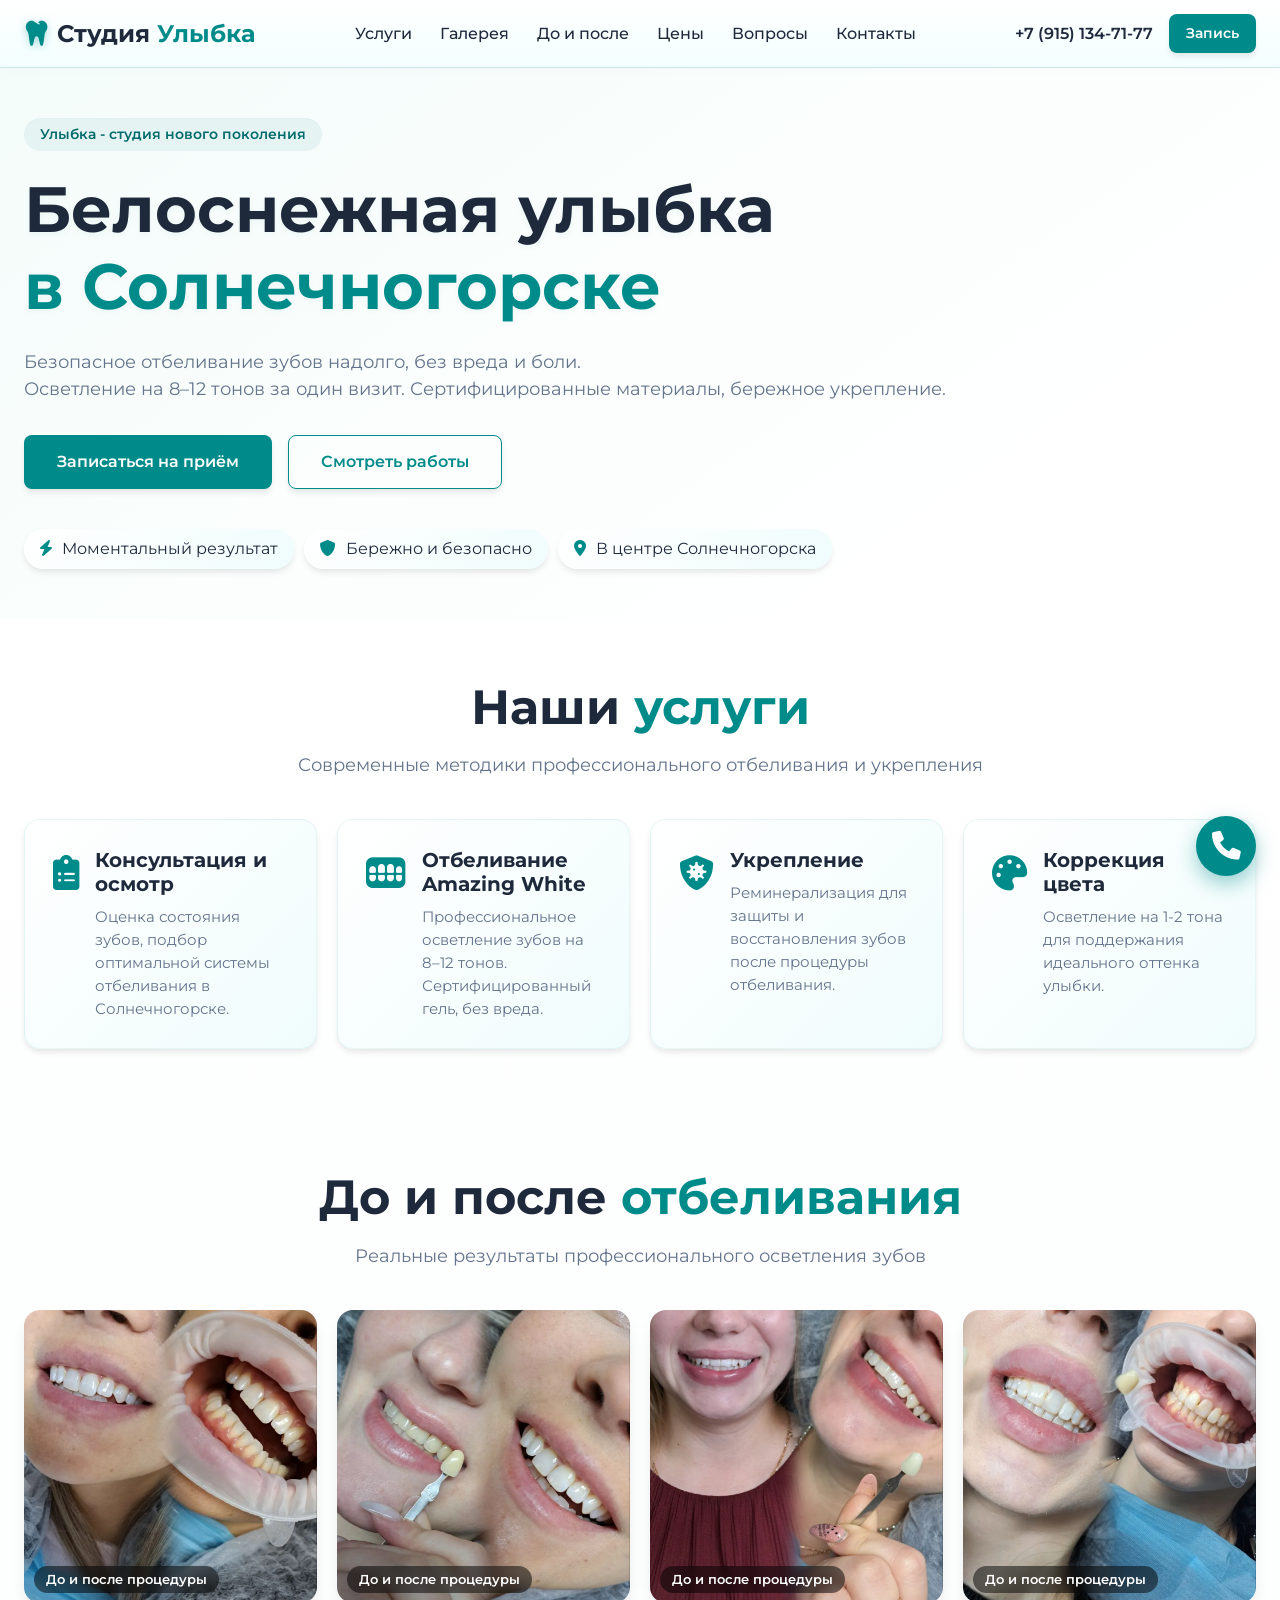
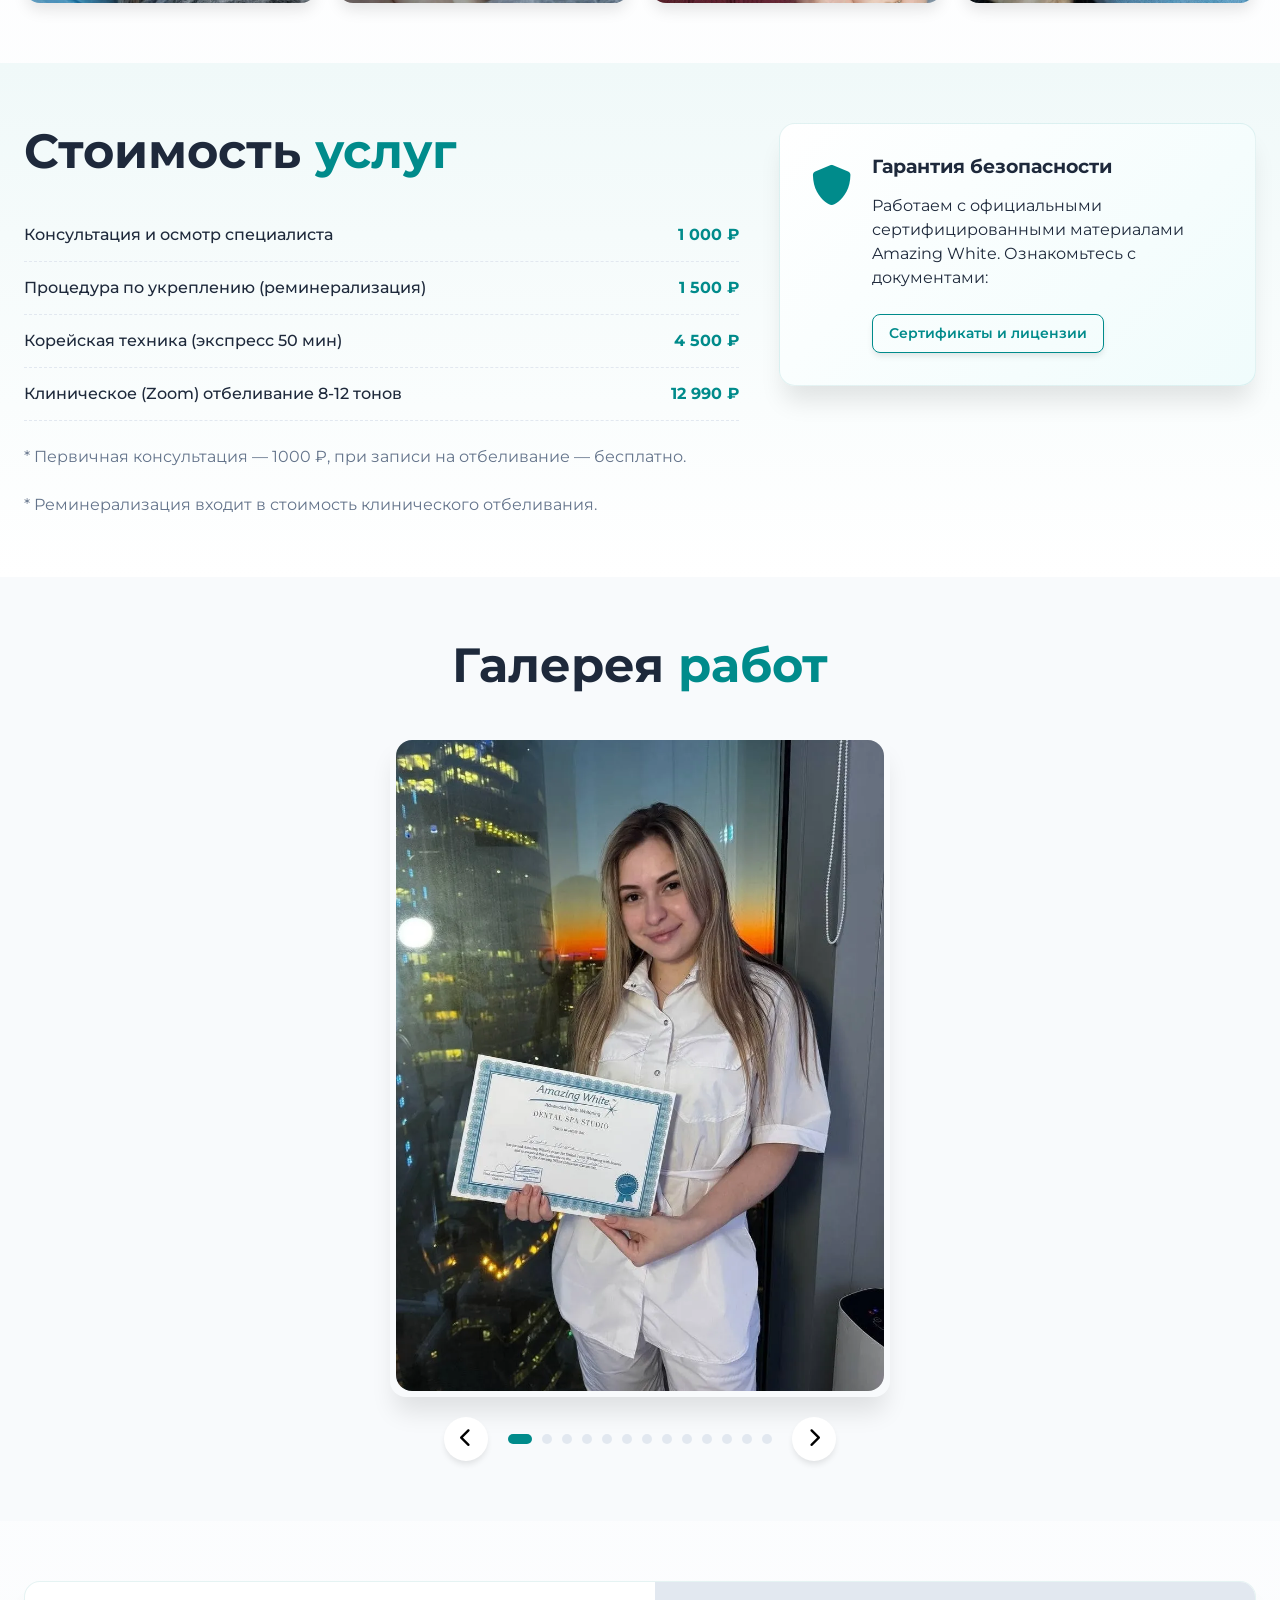
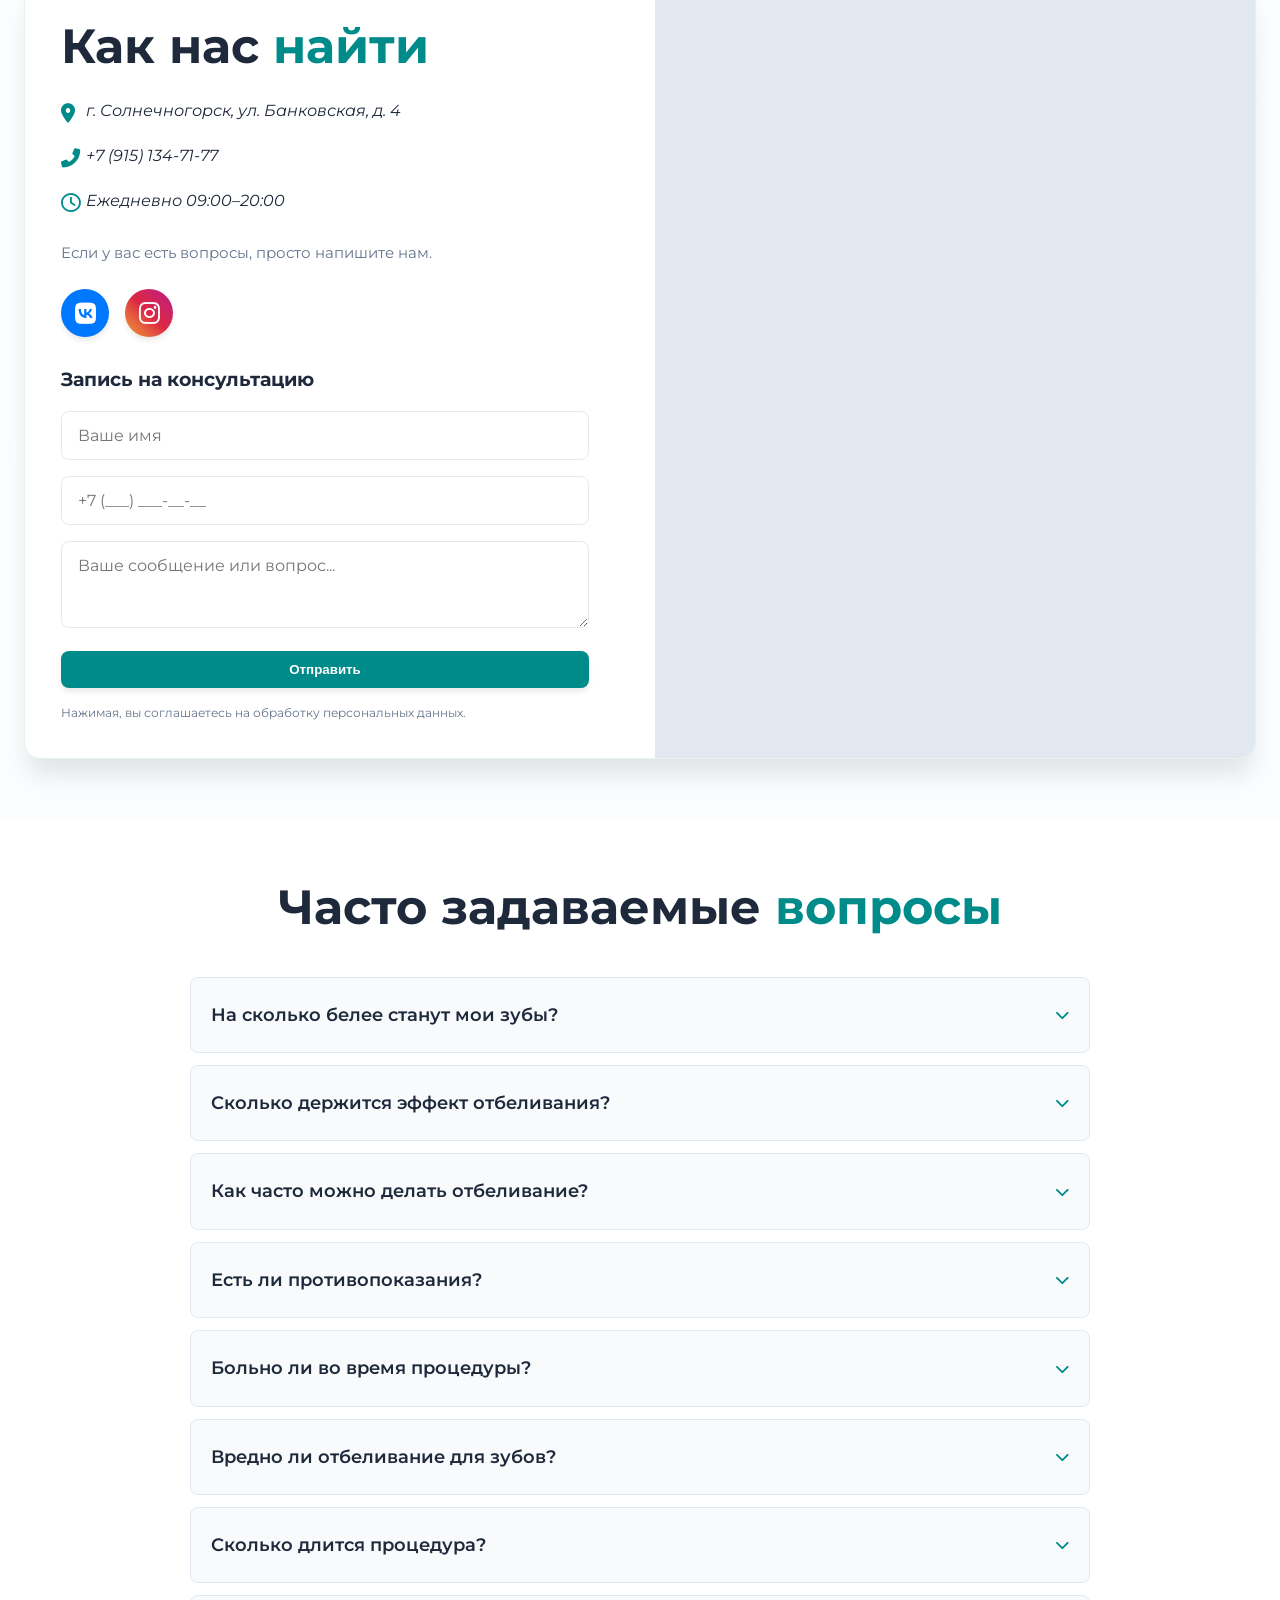
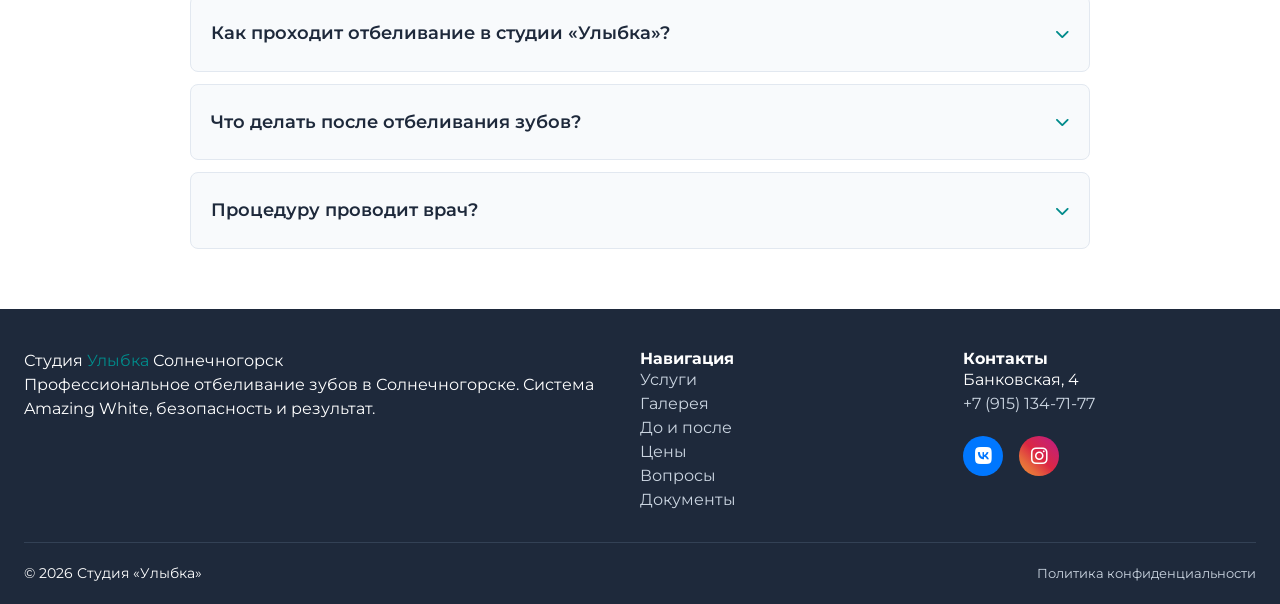
==== commit ec8b749a: "start" ====
--- a/index.html
+++ b/index.html
@@ -2,6 +2,19 @@
 <html lang="ru">
 
 <head>
+    <script type="text/javascript">
+        (function (m, e, t, r, i, k, a) {
+            m[i] = m[i] || function () { (m[i].a = m[i].a || []).push(arguments) };
+            m[i].l = 1 * new Date();
+            for (var j = 0; j < document.scripts.length; j++) { if (document.scripts[j].src === r) { return; } }
+            k = e.createElement(t), a = e.getElementsByTagName(t)[0], k.async = 1, k.src = r, a.parentNode.insertBefore(k, a)
+        })(window, document, 'script', 'https://mc.yandex.ru/metrika/tag.js?id=109186082', 'ym');
+
+        ym(109186082, 'init', { ssr: true, webvisor: true, clickmap: true, ecommerce: "dataLayer", referrer: document.referrer, url: location.href, accurateTrackBounce: true, trackLinks: true });
+    </script>
+    <noscript>
+        <div><img src="https://mc.yandex.ru/watch/109186082" style="position:absolute; left:-9999px;" alt="" /></div>
+    </noscript>
     <meta charset="UTF-8">
     <meta name="viewport" content="width=device-width, initial-scale=1.0, maximum-scale=5.0, user-scalable=yes">
 
@@ -60,6 +73,9 @@
                 <a href="tel:+79151347177" class="header__phone">+7 (915) 134-71-77</a>
                 <a href="#contact" class="btn btn--primary btn--small">Запись</a>
             </div>
+            <a href="tel:+79151347177" class="header__mobile-call" aria-label="Позвонить">
+                <i class="fas fa-phone"></i>
+            </a>
             <button class="burger" id="burgerBtn" aria-label="Меню" aria-expanded="false">
                 <span class="burger__line"></span>
                 <span class="burger__line"></span>
@@ -453,7 +469,7 @@
         <i class="fas fa-phone"></i>
     </a>
 
-    <script src="https://api-maps.yandex.ru/2.1/?apikey=ваш_api_ключ&lang=ru_RU"></script>
+    <script src="https://api-maps.yandex.ru/2.1/?apikey=api_key&lang=ru_RU"></script>
     <script src="js/script.js"></script>
     <script type="application/ld+json">
 {
@@ -462,8 +478,8 @@
   "name": "Студия отбеливания зубов Улыбка",
   "alternateName": "Отбеливание зубов Солнечногорск",
   "url": "https://студия-улыбка.рф",
-  "logo": "https://студия-улыбка.рф/img/logo.svg",
-  "image": "https://студия-улыбка.рф/img/og-image.jpg",
+  "logo": "https://студия-улыбка.рф/img/logo.webp",
+  "image": "https://студия-улыбка.рф/img/logo.webp",
   "description": "Профессиональное отбеливание зубов в Солнечногорске на 8–12 тонов. Сертифицированная система Amazing White.",
   "address": {
     "@type": "PostalAddress",
--- a/css/style.css
+++ b/css/style.css
@@ -203,6 +203,13 @@
     font-weight: 600;
 }
 
+.header__mobile-call {
+    display: none;
+    font-size: 1.4rem;
+    color: var(--primary);
+    padding: 8px;
+}
+
 .burger {
     display: none;
     flex-direction: column;
@@ -653,7 +660,7 @@
 .contact__line {
     display: flex;
     align-items: flex-start;
-    gap: 3px;
+    gap: 1px;
     margin-bottom: 16px;
 }
 
@@ -1000,10 +1007,34 @@
 }
 
 @media (max-width: 768px) {
+    .header {
+        position: fixed;
+        top: 0;
+        left: 0;
+        right: 0;
+        z-index: 100;
+    }
+
+    .header__container {
+        display: flex;
+        align-items: center;
+        justify-content: space-between;
+    }
 
     .nav,
     .header__actions {
         display: none;
+    }
+
+    .logo {
+        margin-right: auto;
+    }
+
+    .header__mobile-call {
+        display: flex;
+        align-items: center;
+        justify-content: center;
+        margin-right: 4px;
     }
 
     .burger {
@@ -1024,6 +1055,10 @@
         padding: 40px 0;
     }
 
+    .hero {
+        padding-top: 100px;
+    }
+
     .hero__container,
     .services__grid,
     .contact__wrapper,
@@ -1067,19 +1102,11 @@
     .faq__grid {
         padding: 0 8px;
     }
-
-    .floating-call-btn {
-        width: 52px;
-        height: 52px;
-        font-size: 1.5rem;
-        bottom: 16px;
-        right: 16px;
-    }
 }
 
 @media (max-width: 550px) {
     .container {
-        padding: 0 16px;
+        padding: 0 12px;
     }
 
     :root {
@@ -1091,7 +1118,7 @@
     }
 
     .hero {
-        padding: 30px 0;
+        padding: 90px 0 30px;
     }
 
     .hero__title {
@@ -1130,7 +1157,7 @@
     }
 
     .contact__info {
-        padding: 24px 16px;
+        padding: 24px 12px;
     }
 
     .faq-question {
@@ -1189,10 +1216,6 @@
         height: 250px;
     }
 
-    .social-links {
-        justify-content: center;
-    }
-
     .contact__wrapper {
         gap: 0;
     }
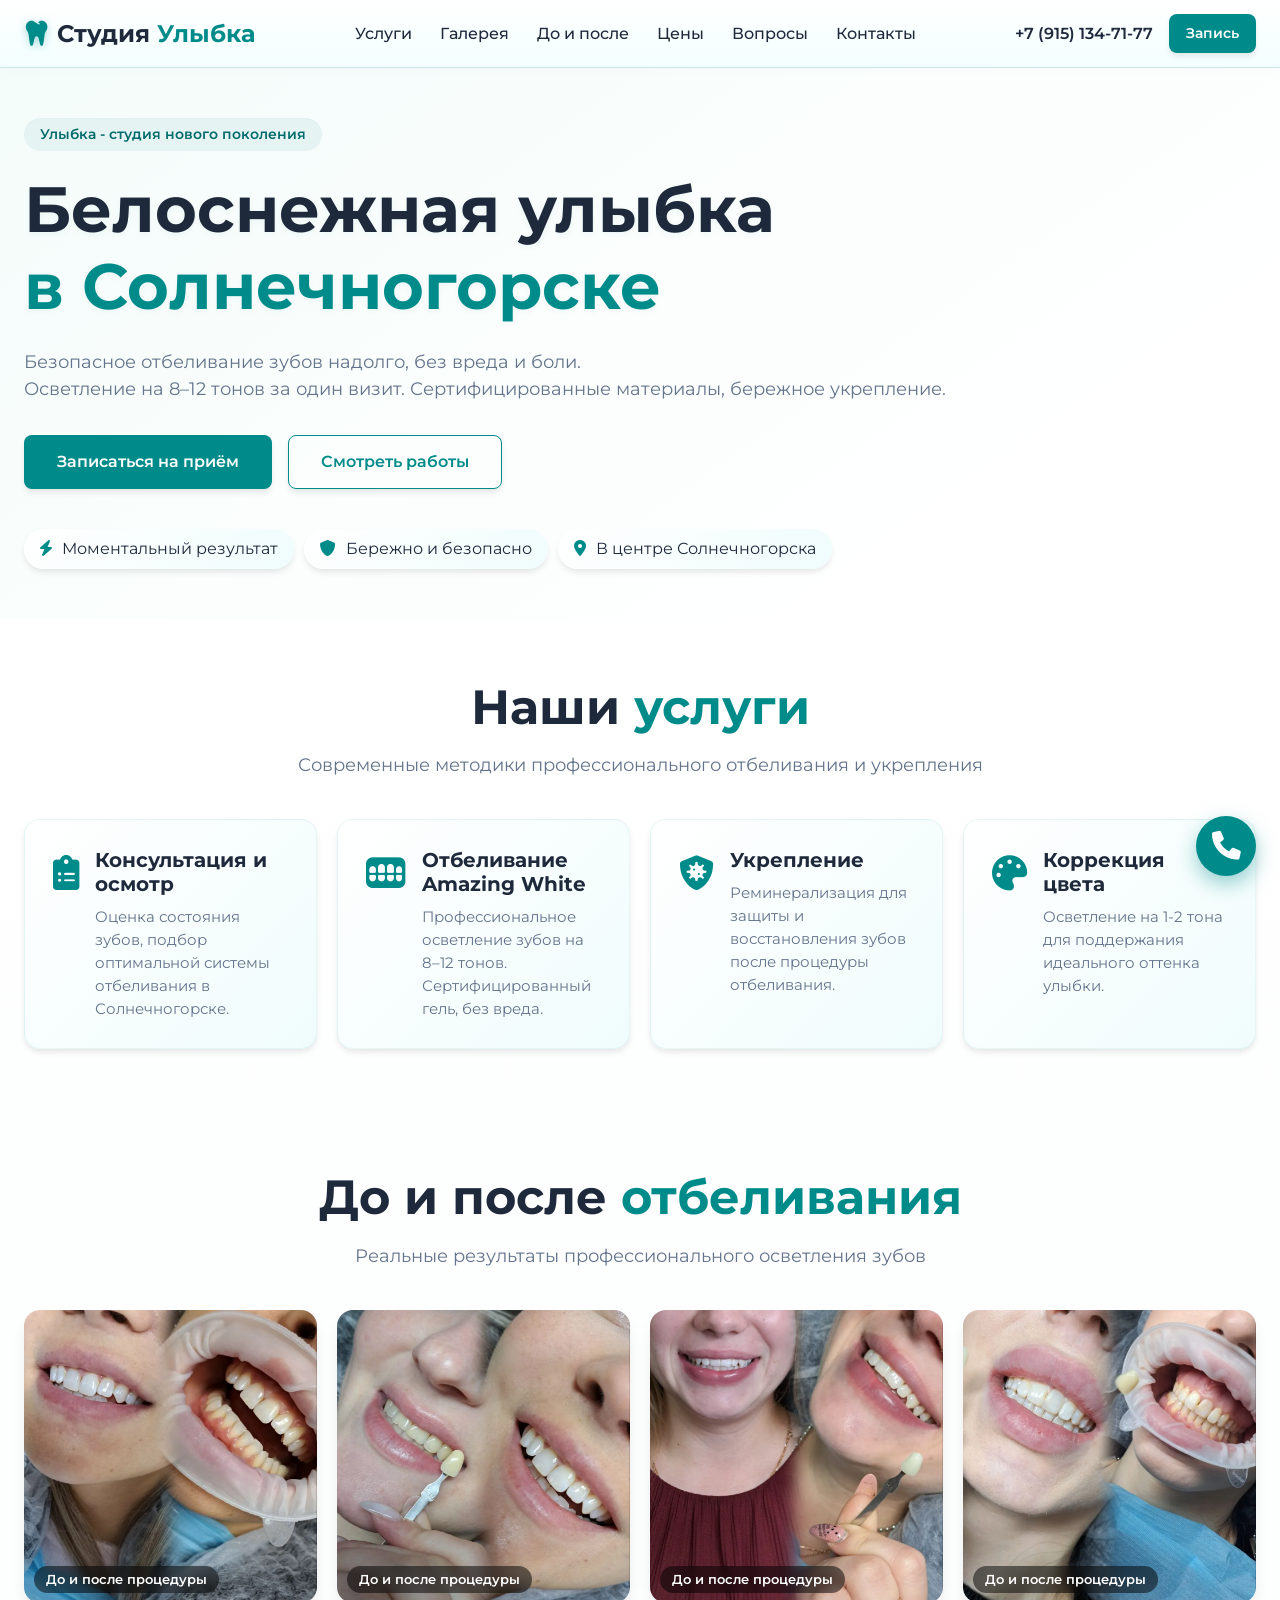
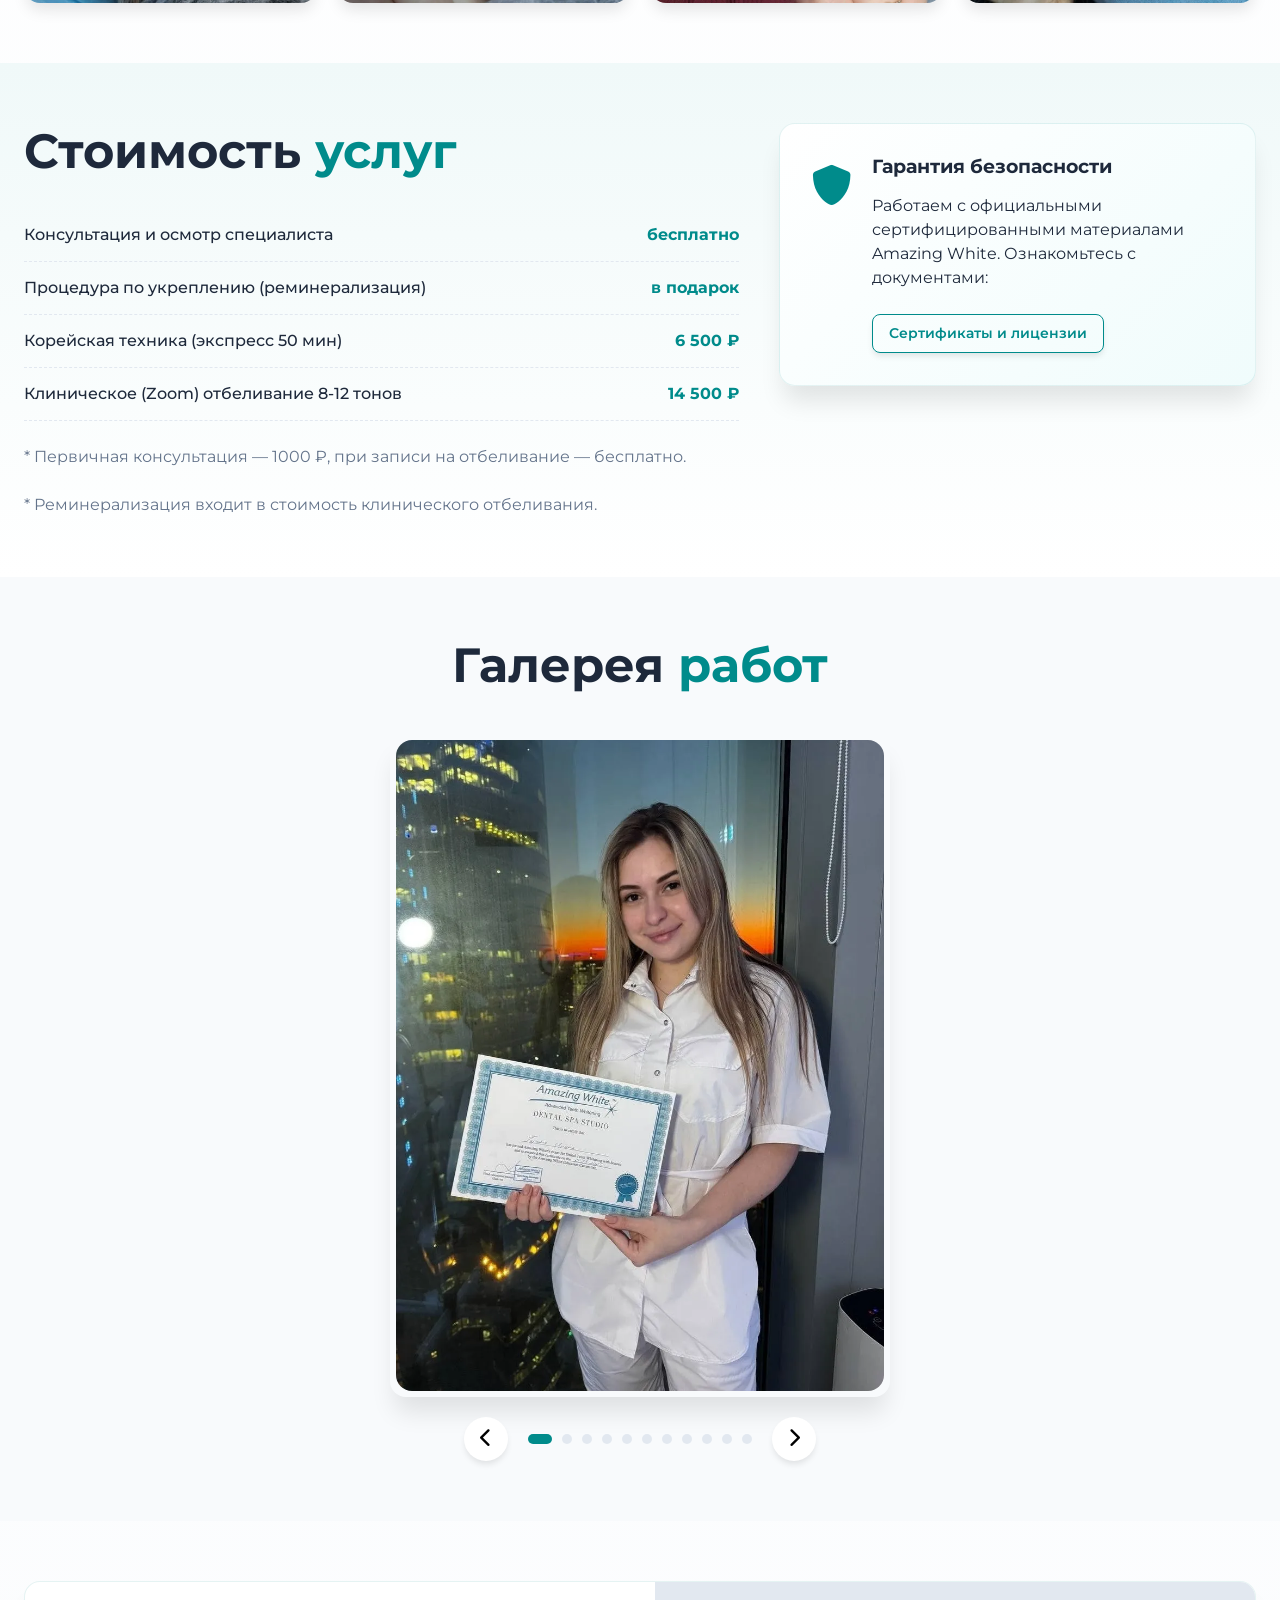
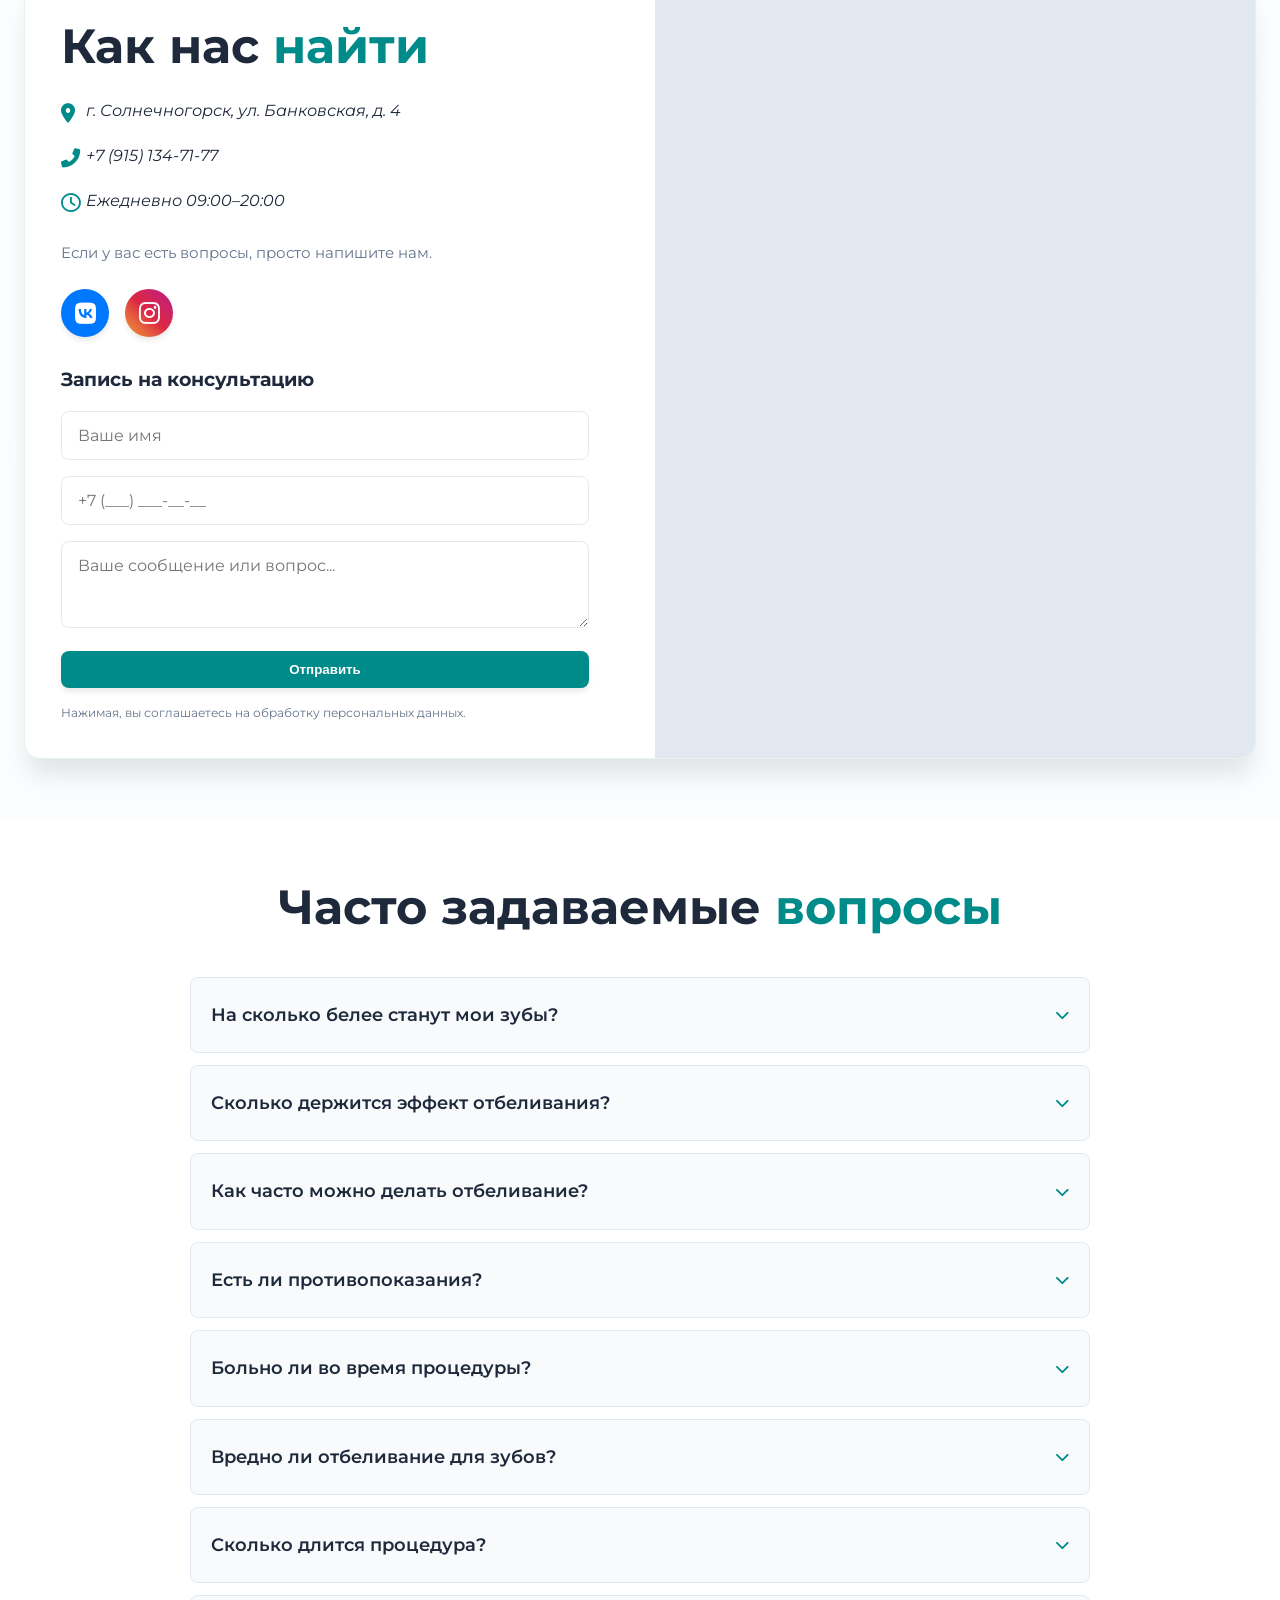
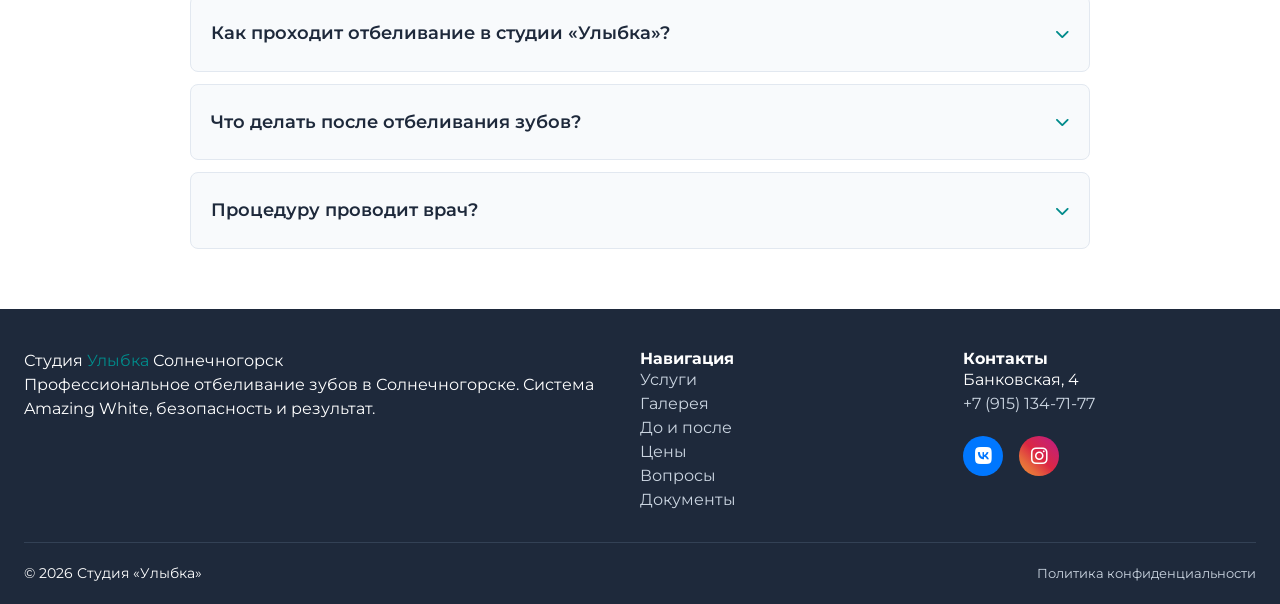
==== commit cd656297: "pre" ====
--- a/index.html
+++ b/index.html
@@ -202,13 +202,12 @@
                     <div class="price__info animate fade-in-left">
                         <h2 class="section-title">Стоимость <span class="text-accent">услуг</span></h2>
                         <ul class="price__list">
-                            <li class="price__item"><span>Консультация и осмотр специалиста</span><span>1 000 ₽</span>
+                            <li class="price__item"><span>Консультация и осмотр специалиста</span><span>бесплатно</span>
                             </li>
-                            <li class="price__item"><span>Процедура по укреплению (реминерализация)</span><span>1 500
-                                    ₽</span></li>
-                            <li class="price__item"><span>Корейская техника (экспресс 50 мин)</span><span>4 500 ₽</span>
+                            <li class="price__item"><span>Процедура по укреплению (реминерализация)</span><span>в подарок</span></li>
+                            <li class="price__item"><span>Корейская техника (экспресс 50 мин)</span><span>6 500 ₽</span>
                             </li>
-                            <li class="price__item"><span>Клиническое (Zoom) отбеливание 8-12 тонов</span><span>12 990
+                            <li class="price__item"><span>Клиническое (Zoom) отбеливание 8-12 тонов</span><span>14 500
                                     ₽</span></li>
                         </ul>
                         <div class="price__note">* Первичная консультация — 1000 ₽, при записи на отбеливание —
@@ -255,10 +254,6 @@
                                         alt="Белоснежная улыбка после отбеливания 4" loading="lazy"></div>
                             </div>
                             <div class="gallery__slide">
-                                <div class="gallery-card"><img src="img/gallery-5.webp"
-                                        alt="Профессиональное отбеливание в студии 5" loading="lazy"></div>
-                            </div>
-                            <div class="gallery__slide">
                                 <div class="gallery-card"><img src="img/gallery-6.webp"
                                         alt="Отбеливание зубов Солнечногорск 6" loading="lazy"></div>
                             </div>
@@ -268,10 +263,6 @@
                             </div>
                             <div class="gallery__slide">
                                 <div class="gallery-card"><img src="img/gallery-8.webp" alt="Amazing White отзывы 8"
-                                        loading="lazy"></div>
-                            </div>
-                            <div class="gallery__slide">
-                                <div class="gallery-card"><img src="img/gallery-9.webp" alt="Студия Улыбка работы 9"
                                         loading="lazy"></div>
                             </div>
                             <div class="gallery__slide">
